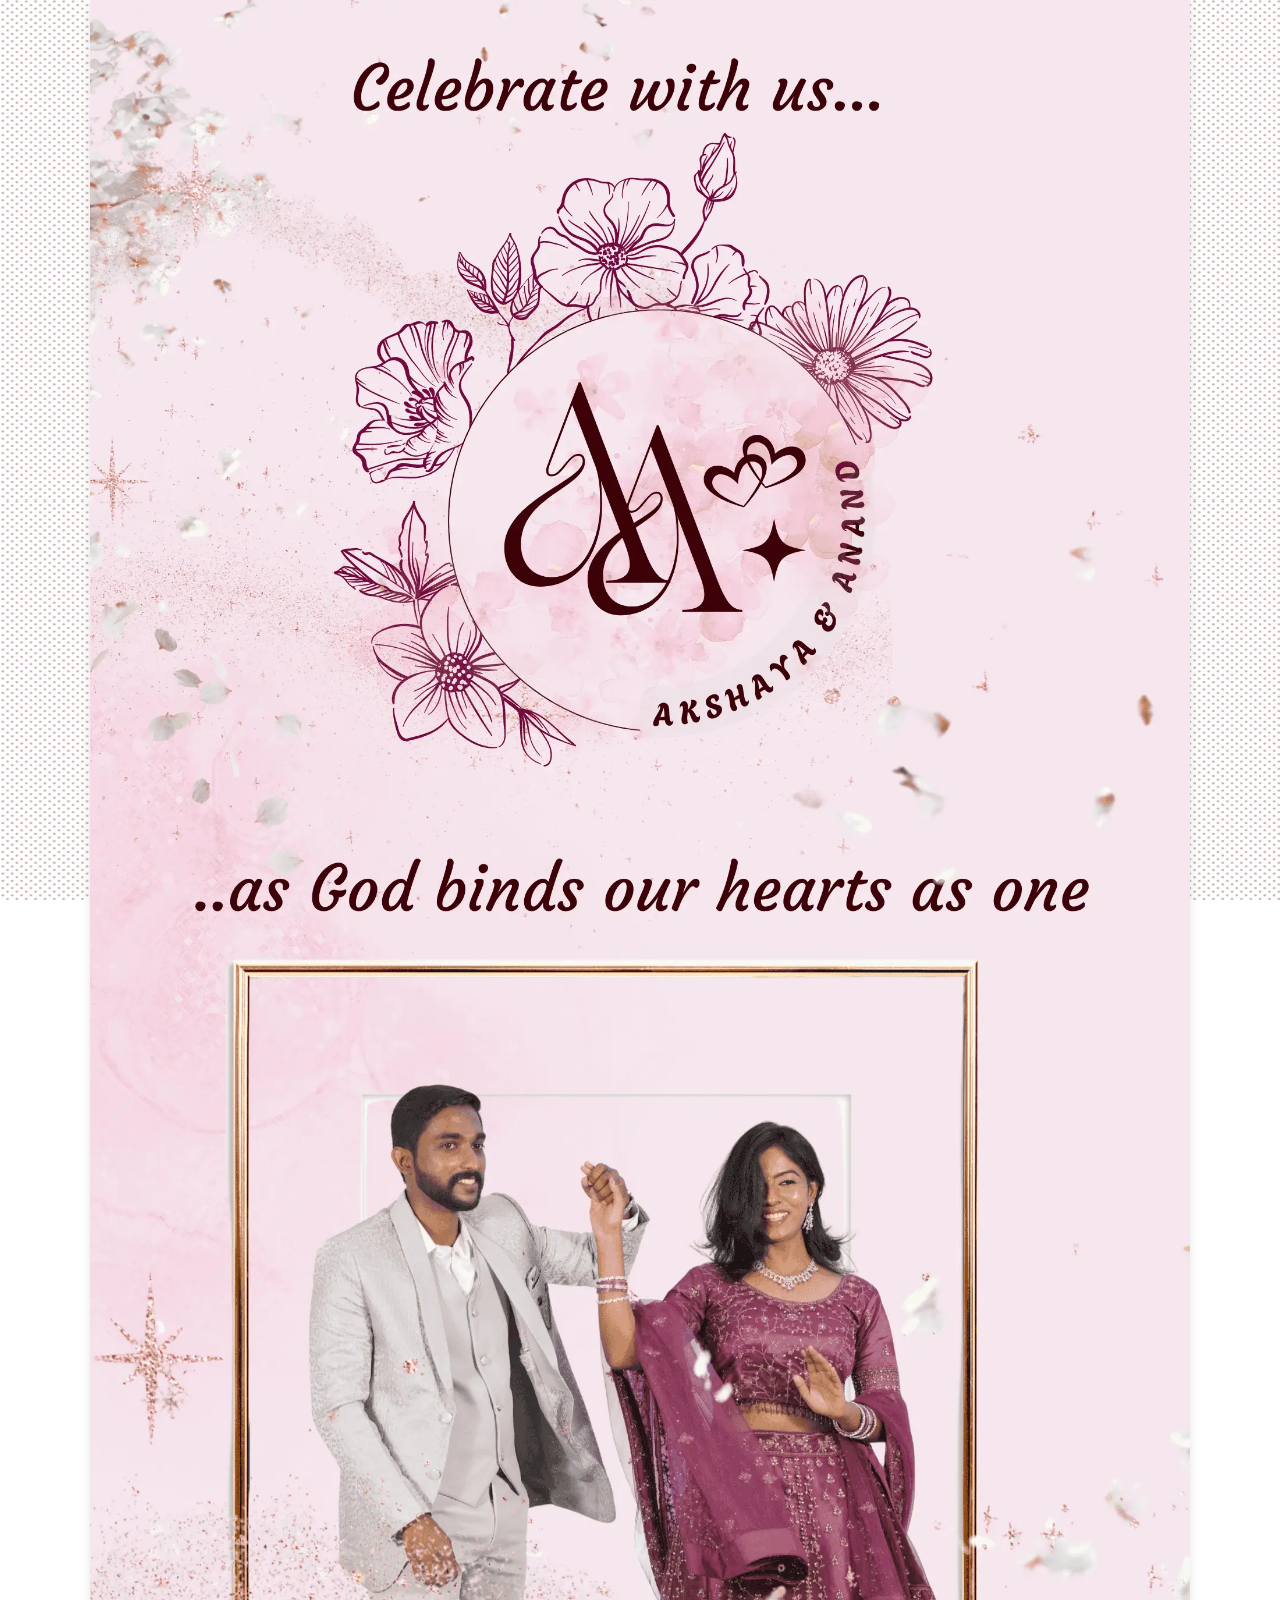
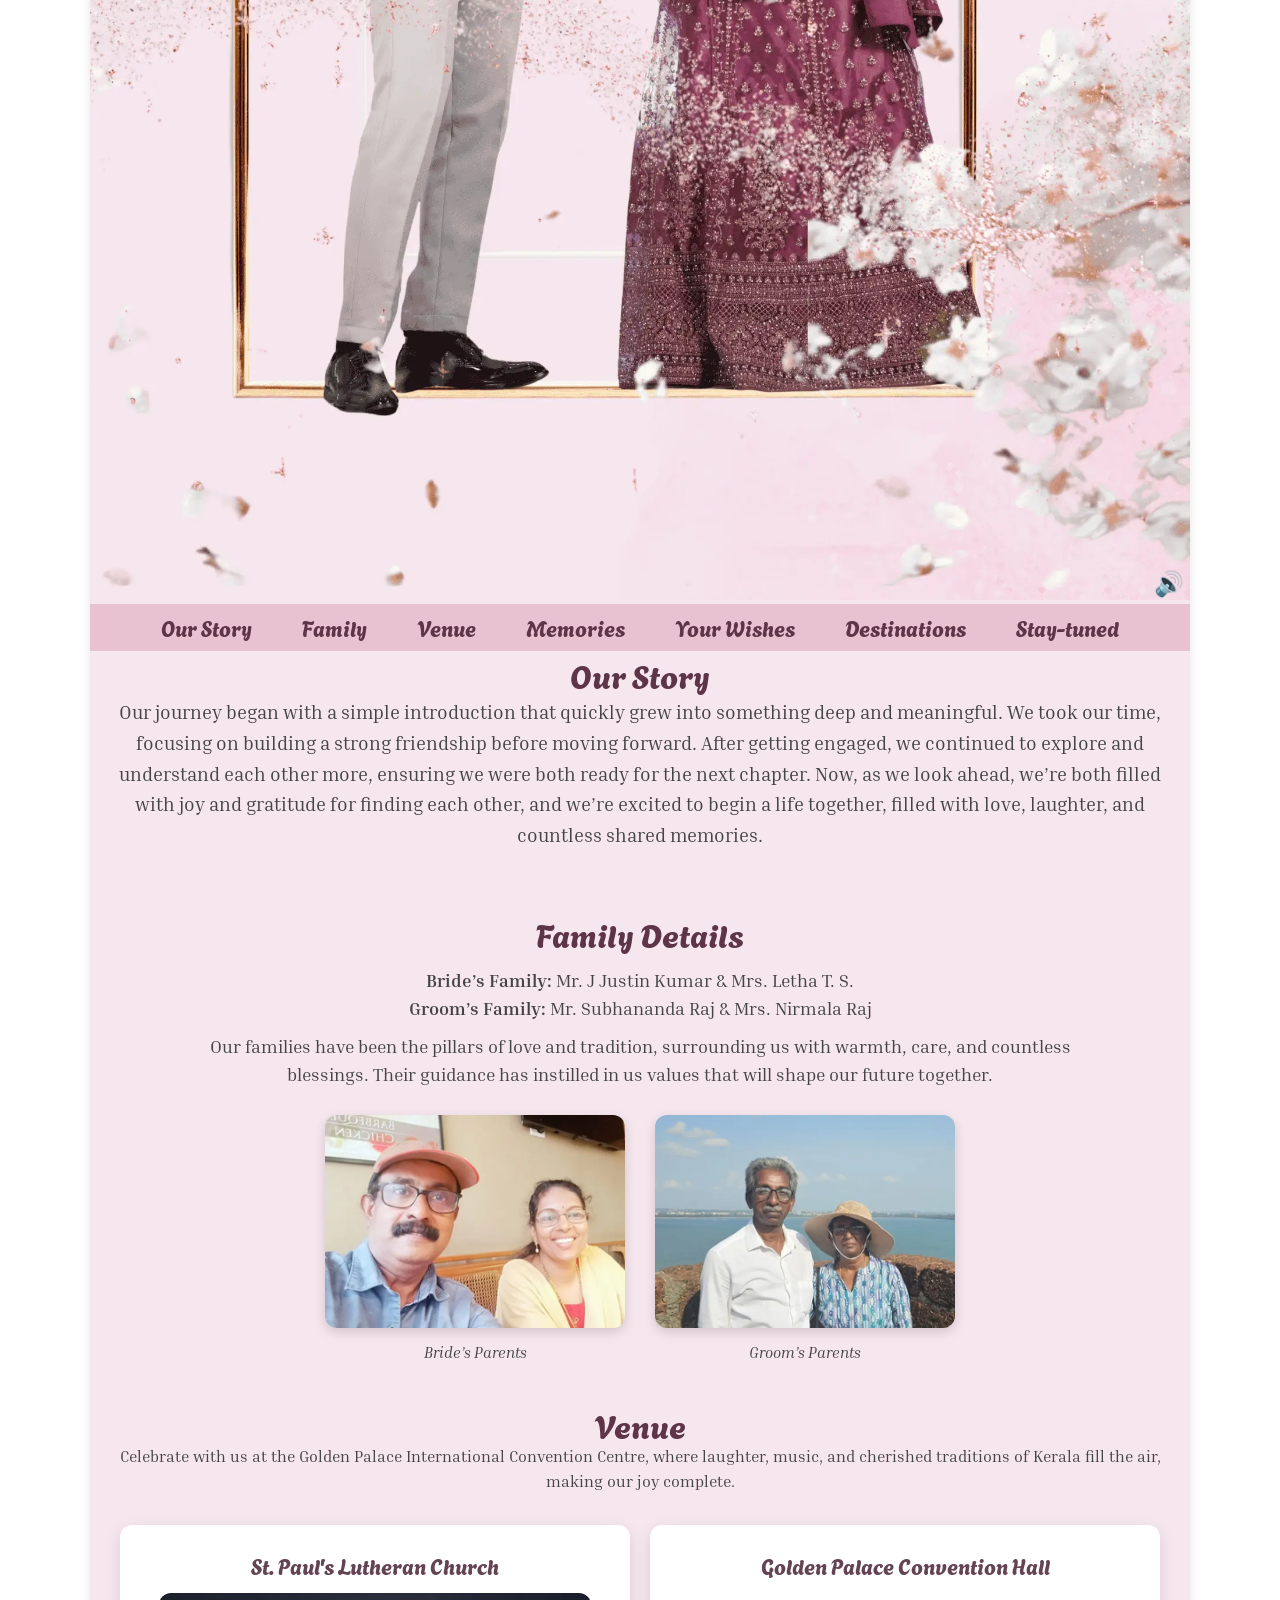
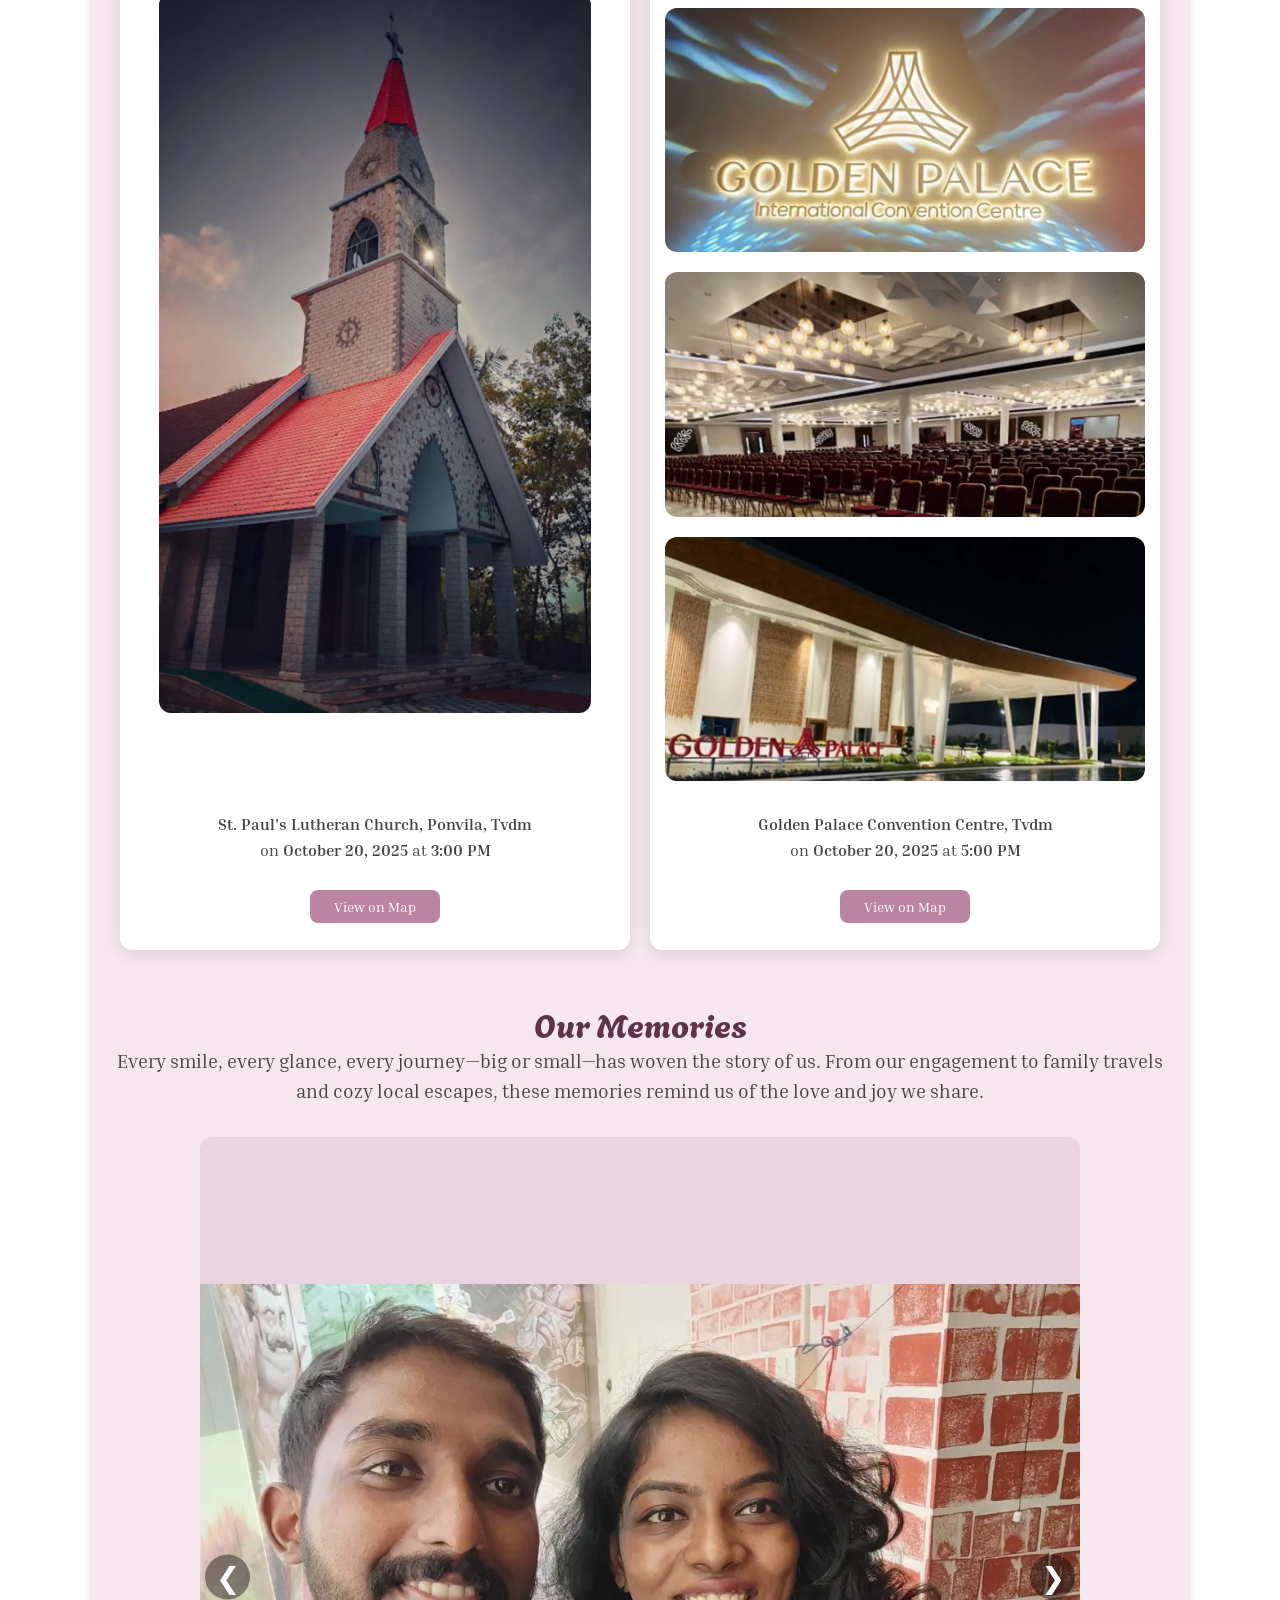
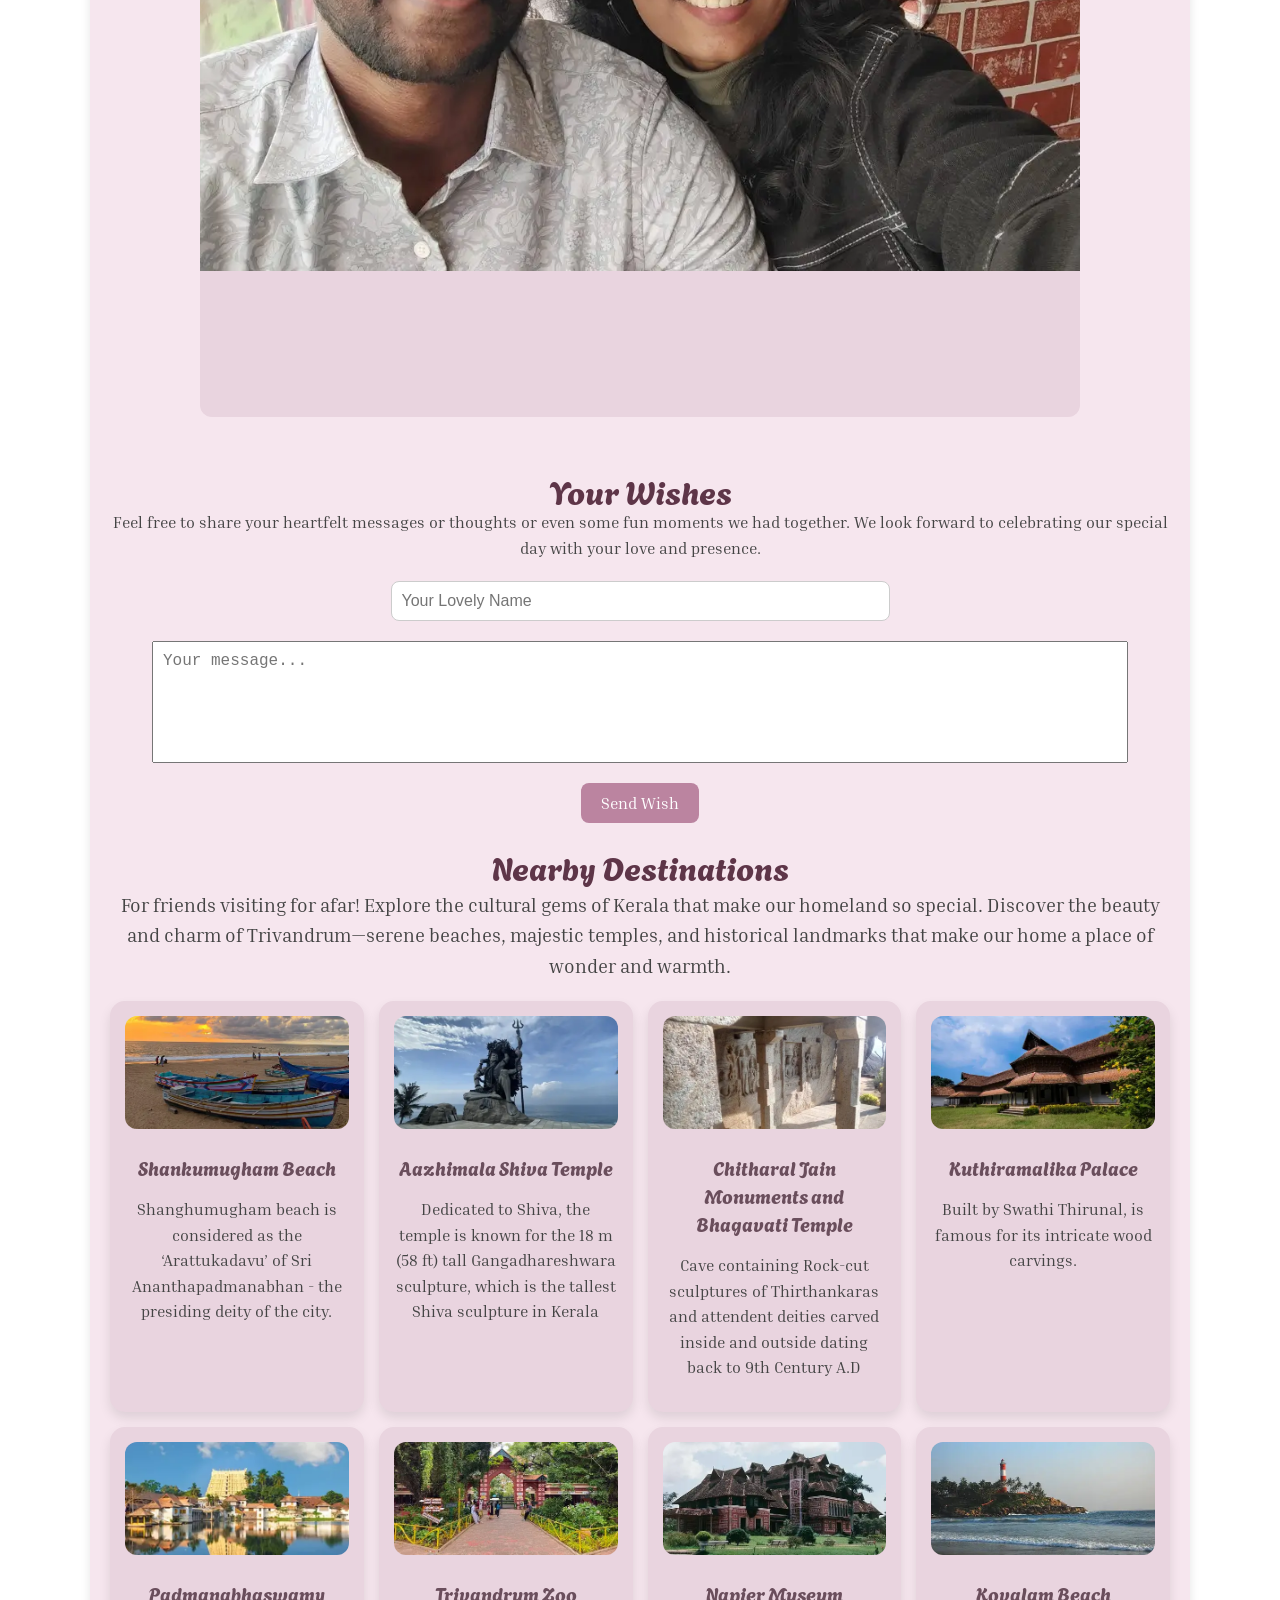
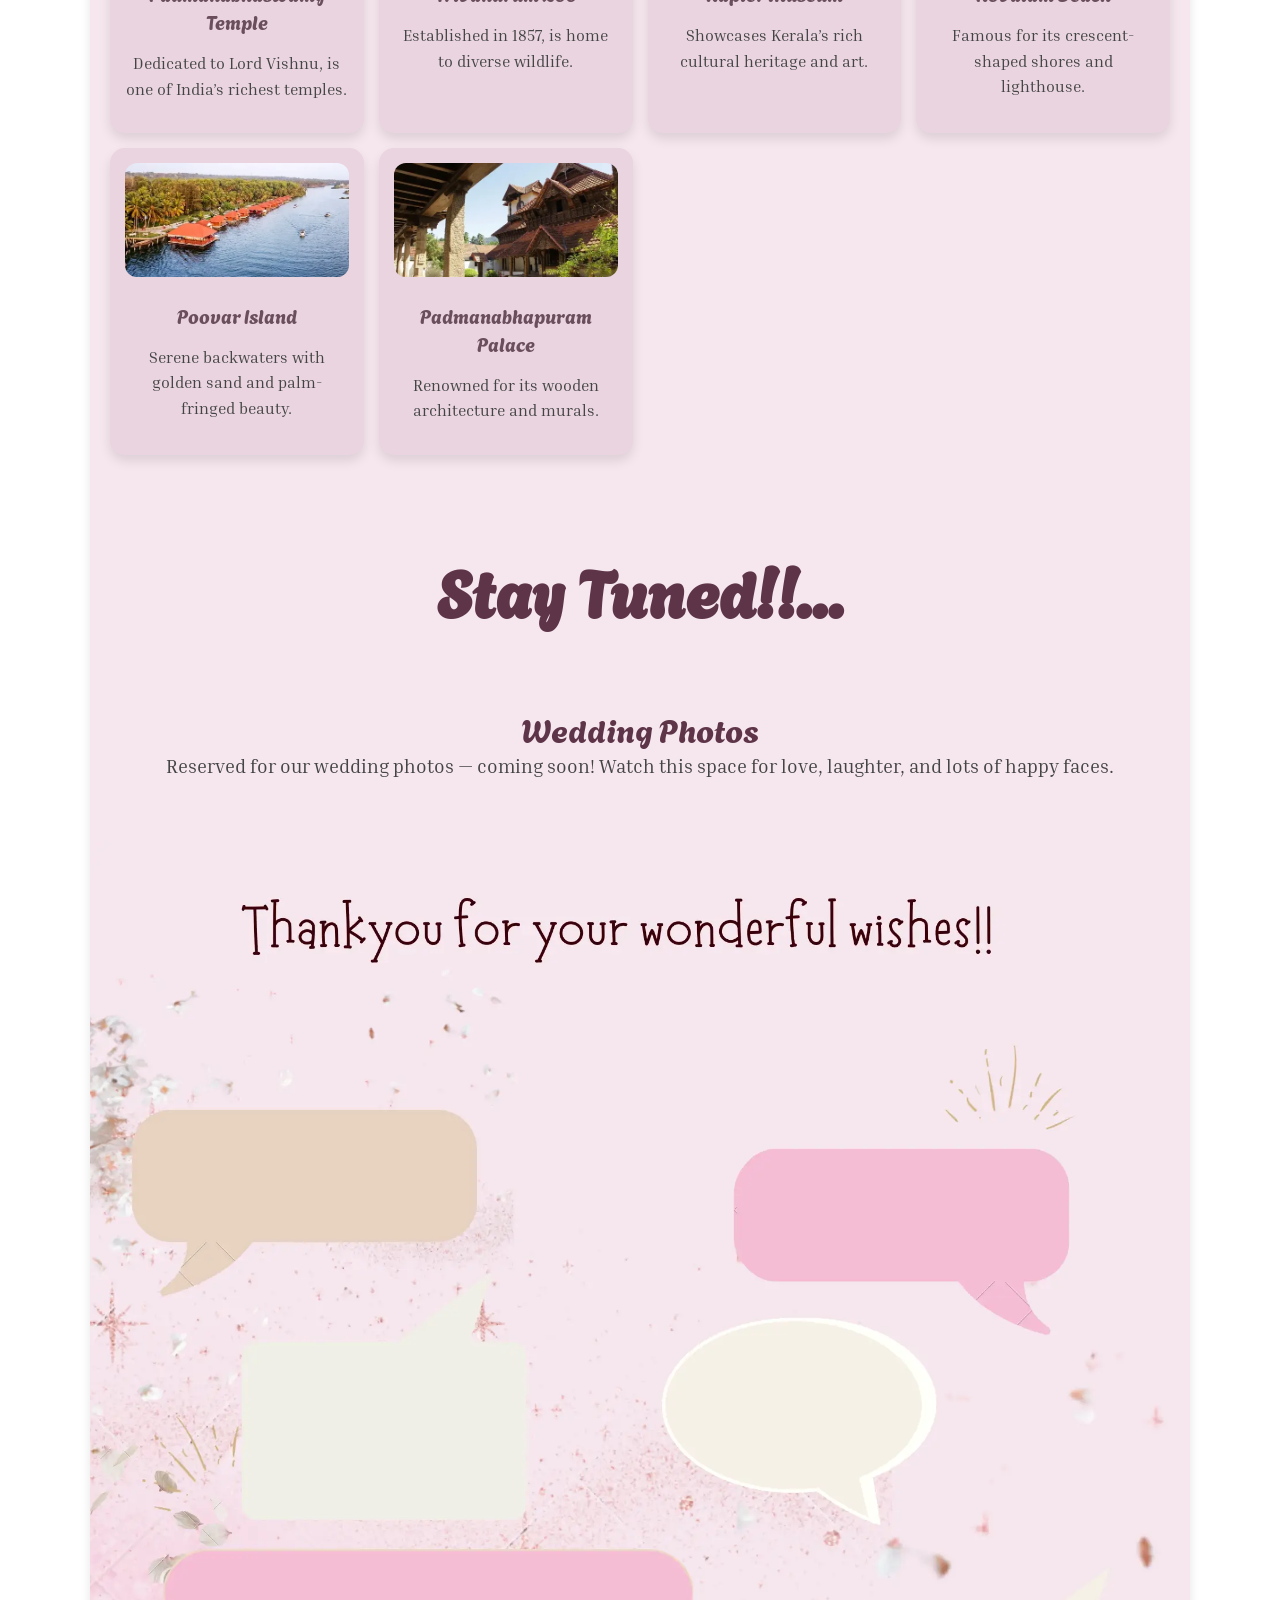
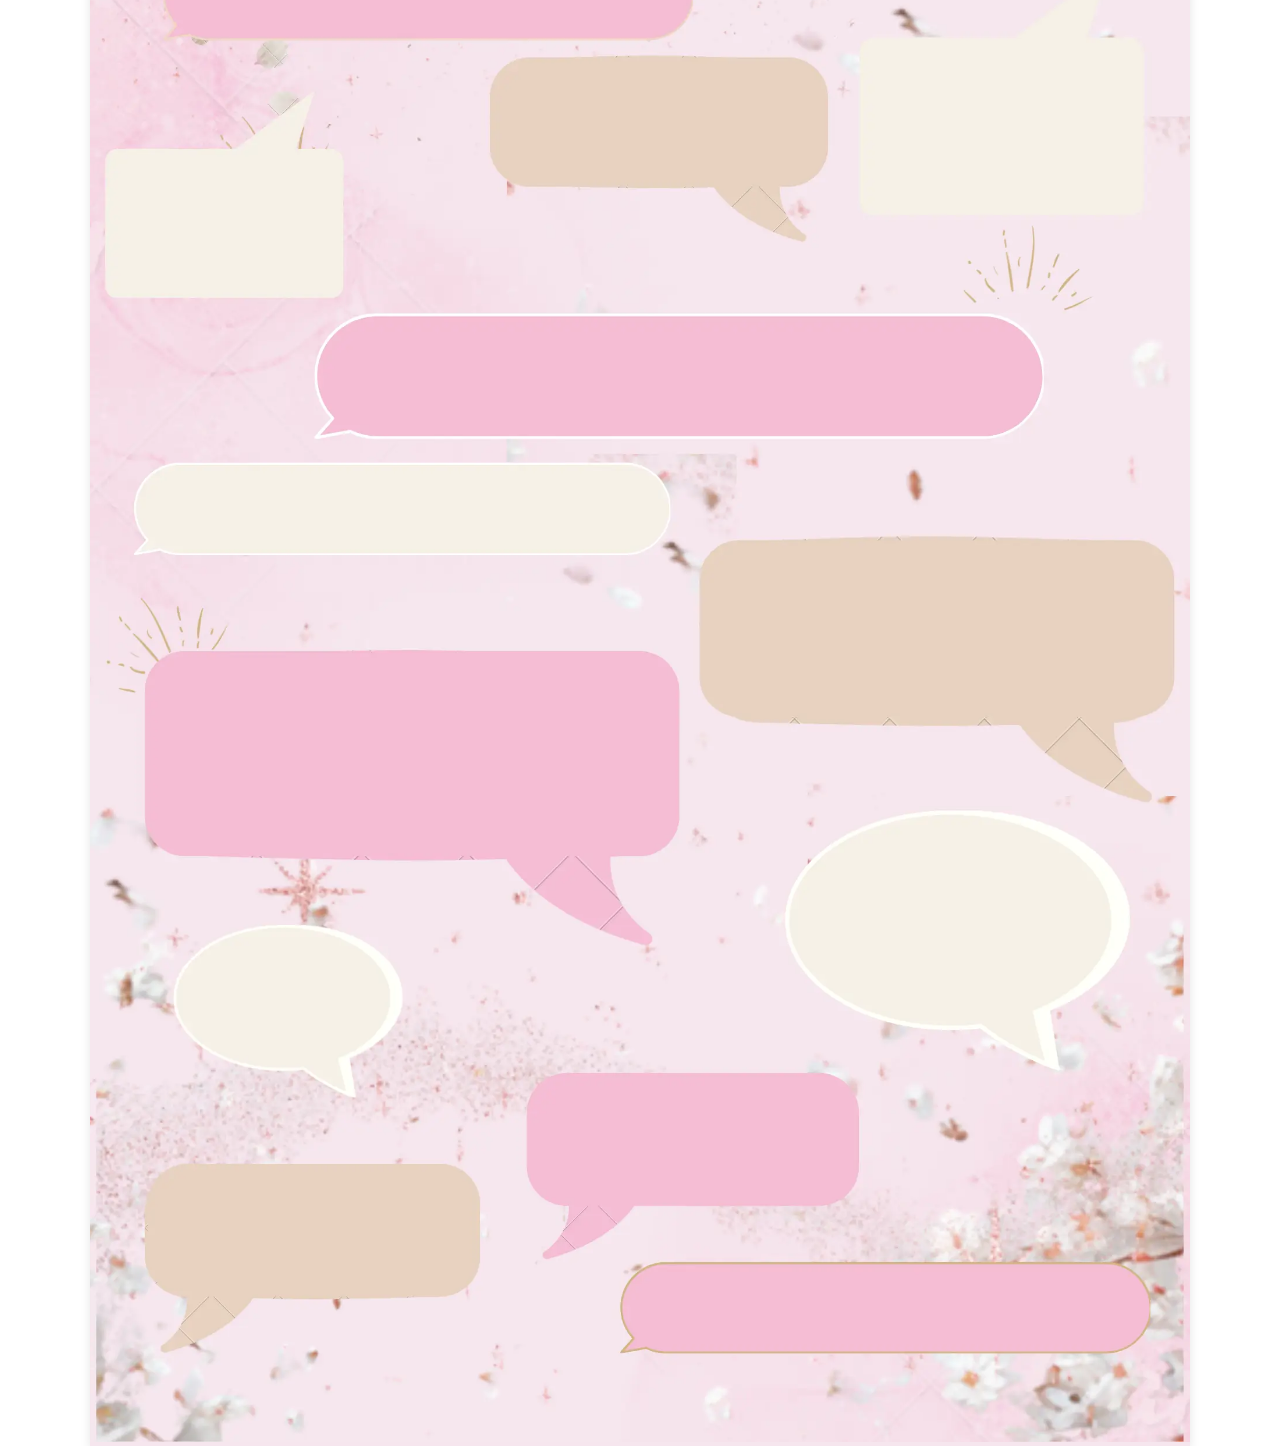
==== index.html @ d8beb2b5 "minor" ====
<!DOCTYPE html>
<html lang="en">
<head>
  <meta charset="UTF-8">
  <meta name="viewport" content="width=device-width, initial-scale=1.0">
  <link rel="stylesheet" href="style.css">
  <title>
    Akshaya & Anand - Wedding Invitation
  </title>
<link rel="icon" type="image/png" href="Webpage pics/A_Icon.webp">
<link href="https://fonts.googleapis.com/css2?family=Agbalumo&display=swap" rel="stylesheet">
<link href="https://fonts.googleapis.com/css2?family=Inria+Serif:wght@400;700&display=swap" rel="stylesheet">

</head>

<body>
<!-- Loading Screen -->
<div id="loader">
  <div class="spinner"></div>
  <p>This auspicious diwali.... 💕</p>
</div>

  <div class="container">
  <header>
  <img src="Webpage pics/Banner.webp" id="bannerVideo" class="banner-video" alt="Banner image" loading="lazy">
  
  <!-- Music Toggle Button inside header -->
  <button id="music-toggle" class="music-btn">🔊</button>
  </header>

  <audio id="bg-music" loop>
    <source src="Aashiqui (The Love Theme) - compressed.mp3" type="audio/mp3">
    Your browser does not support the audio element.
  </audio>

  <nav class="navbar">
    <div class="menu-toggle" id="menu-toggle">☰</div>
    <ul id="menu">
    <li><a href="#our-story">Our Story</a></li>
    <li><a href="#Family">Family</a></li>
    <li><a href="#Venue">Venue</a></li>
    <li><a href="#Memories">Memories</a></li>
    <li><a href="#Wishes">Your Wishes</a></li>
    <li><a href="#Destinations">Destinations</a></li>
    <li><a href="#Stay-tuned">Stay-tuned</a></li>
    </ul>
  </nav>

  <section id="our-story">
    <h2>Our Story</h2>
    <p>Our journey began with a simple introduction that quickly grew into something deep and meaningful.
      We took our time, focusing on building a strong friendship before moving forward.
      After getting engaged, we continued to explore and understand each other more,
      ensuring we were both ready for the next chapter. 
      Now, as we look ahead, we’re both filled with joy and gratitude for finding each other,
      and we’re excited to begin a life together, filled with love, laughter, and countless shared memories.</p>
  </section>
  
  <section id="Family">
    <h2>Family Details</h2>
    <p><strong>Bride’s Family:</strong> Mr. J Justin Kumar & Mrs. Letha T. S. <br>
    <strong>Groom’s Family:</strong> Mr. Subhananda Raj & Mrs. Nirmala Raj</p>
      <p>
      Our families have been the pillars of love and tradition, surrounding us with warmth, care, and countless blessings.  
      Their guidance has instilled in us values that will shape our future together.  
      </p>
        <div class="family-photos">
      <figure>
      <img src="Parents Pics/Bride_parents.webp" alt="Bride's Parents" loading="lazy">
      <figcaption>Bride’s Parents</figcaption>
      </figure>
      <figure>
      <img src="Parents Pics/Grooms_parents.webp" alt="Groom's Parents" loading="lazy">
      <figcaption>Groom’s Parents</figcaption>
      </figure>
  </div>
  </section>

  <section id="Venue">
  <h2>Venue</h2>
  <p class="venue-details">
    Celebrate with us at the Golden Palace International Convention Centre, where laughter, music, 
    and cherished traditions of Kerala fill the air, making our joy complete.
  </p>
  <div class="locations">
    <!-- Church -->
    <div class="location-card">
      <h3>St. Paul's Lutheran Church</h3>
      <img src="Venue Pics/Church.webp" alt="Wedding Church" loading="lazy">
      <div class="venue-info">
        <p><strong>St. Paul's Lutheran Church, Ponvila, Tvdm</strong><br>
        on <strong>October 20, 2025</strong> at <strong>3:00 PM</strong></p>
        <a href="https://maps.app.goo.gl/qqXaqNfHpet5nRDQ6" target="_blank" class="map-link">
          View on Map
        </a>
      </div>
    </div>
    
    <!-- Reception -->
    <div class="location-card">
      <h3>Golden Palace Convention Hall</h3>
      <img src="Venue Pics/Golden Palace Light.webp" alt="Wedding Venue" loading="lazy">
      <img src="Venue Pics/Golden Palace Dining hall.webp" alt="Wedding Venue" loading="lazy">
      <img src="Venue Pics/Golden Palace Night.webp" alt="Wedding Venue" loading="lazy">
      <div class="venue-info">
        <p><strong>Golden Palace Convention Centre, Tvdm</strong><br>
        on <strong>October 20, 2025</strong> at <strong>5:00 PM</strong></p>
        <a href="https://maps.app.goo.gl/JqTEmwgvG115aizV6" target="_blank" class="map-link">
          View on Map
        </a>
      </div>
    </div>
  </div>
  </section>


  <section id="Memories">
  <h2>Our Memories</h2>
  <p>Every smile, every glance, every journey—big or small—has woven the story of us.
    From our engagement to family travels and cozy local escapes, these memories remind us of the love and joy we share.</p>
  <div class="carousel memories-carousel">
    <div class="carousel-track">
      
      <!-- Photo 1 -->
      <div class="carousel-slide">
        <img src="Website Pics/01 First Date.webp" alt="First Date" loading="lazy">
        <br>
      </div>

      <!-- Photo 2 -->
      <div class="carousel-slide">
        <img src="Website Pics/02 Ring Shopping.webp" alt="Ring Shopping" loading="lazy">
        <br>
      </div>

      <!-- Photo 3 -->
      <div class="carousel-slide">
        <img src="Website Pics/03 Engagement.webp" alt="Engagement" loading="lazy">
        <br>
      </div>
      
      <!-- Photo 4 -->
      <div class="carousel-slide">
        <img src="Website Pics/04 Engagement.webp" alt="Engagement" loading="lazy">
        <br>
      </div>

      <!-- Photo 5 -->
      <div class="carousel-slide">
        <img src="Website Pics/05 Engagement.webp" alt="Engagement" loading="lazy">
        <br>
      </div>

      <!-- Photo 6 -->
      <div class="carousel-slide">
        <img src="Website Pics/06 Engagement.webp" alt="Engagement" loading="lazy">
        <br>
      </div>
      
      <!-- Photo 7 -->
      <div class="carousel-slide">
        <img src="Website Pics/07 Engagement.webp" alt="Engagement" loading="lazy">
        <br>
      </div>

      <!-- Photo 8 -->
      <div class="carousel-slide">
        <img src="Website Pics/08 Engagement.webp" alt="Engagement" loading="lazy">
        <br>
      </div>

      <!-- Photo 9 -->
      <div class="carousel-slide">
        <img src="Website Pics/09 Engagement.webp" alt="Engagement" loading="lazy">
        <br>
      </div>
      
      <!-- Photo 10 -->
      <div class="carousel-slide">
        <img src="Website Pics/10 Engagement.webp" alt="Engagement" loading="lazy">
        <br>
      </div>

      <!-- Photo 11 -->
      <div class="carousel-slide">
        <img src="Website Pics/11 Engagement.webp" alt="Engagement" loading="lazy">
        <br>
      </div>

      <!-- Photo 12 -->
      <div class="carousel-slide">
        <img src="Website Pics/12 Engagement.webp" alt="Engagement" loading="lazy">
        <br>
      </div>

      <!-- Photo 13a -->
      <div class="carousel-slide">
        <img src="Website Pics/13 Engagement.webp" alt="Engagement" loading="lazy">
        <br>
      </div>

      <!-- Photo 13 -->
      <div class="carousel-slide">
        <img src="Website Pics/Goa Trip.webp" alt="Goa Trip" loading="lazy">
        <br>
      </div>
      
      <!-- Photo 14 -->
      <div class="carousel-slide">
        <img src="Website Pics/14 Goa Trip.webp" alt="Goa Trip" loading="lazy">
        <br>
      </div>

      <!-- Photo 15 -->
      <div class="carousel-slide">
        <img src="Website Pics/15 Goa Trip.webp" alt="Goa Trip" loading="lazy">
        <br>
      </div>

      <!-- Photo 16 -->
      <div class="carousel-slide">
        <img src="Website Pics/16 Goa Trip.webp" alt="Goa Trip" loading="lazy">
        <br>
      </div>
      
      <!-- Photo 17 -->
      <div class="carousel-slide">
        <img src="Website Pics/17 Goa Trip.webp" alt="Goa Trip" loading="lazy">
        <br>
      </div>

      <!-- Photo 18 -->
      <div class="carousel-slide">
        <img src="Website Pics/18 Goa Trip.webp" alt="Goa Trip" loading="lazy">
        <br>
      </div>

      <!-- Photo 19 -->
      <div class="carousel-slide">
        <img src="Website Pics/19 Vettucaud Church.webp" alt="Vettucaud Church" loading="lazy">
        <br>
      </div>
      
      <!-- Photo 20 -->
      <div class="carousel-slide">
        <img src="Website Pics/20 Shopping.webp" alt="Surprise Date" loading="lazy">
        <br>
      </div>

    </div>

    <!-- Controls -->
    <button class="carousel-btn prev">❮</button>
    <button class="carousel-btn next">❯</button>
  </div>
  </section>

  <section id="Wishes">
  <h2>Your Wishes</h2>
  <p class="venue-details">
        Feel free to share your heartfelt messages or thoughts or even some fun moments we had together. We look forward to celebrating our special day with your love and presence.
  <form id="wishForm">
    <input type="text" name="name" id="name" placeholder="Your Lovely Name" required />
    <textarea name="message" id="message" placeholder="Your message..." class="auto-expand" required></textarea>
    <button type="submit">Send Wish</button>
  </form>
  </section>


  <section id="Destinations" class="destinations-container">
  <h2>Nearby Destinations</h2>
  <p>For friends visiting for afar! Explore the cultural gems of Kerala that make our homeland so special.
    Discover the beauty and charm of Trivandrum—serene beaches, majestic temples, and historical landmarks that make our home a place of wonder and warmth.
  <div class="destinations-grid">
    <!-- Shankumugham Beach-->
    <a href="https://en.wikipedia.org/wiki/Shankumugham_Beach" target="_blank" class="destination-card">
      <img src="Destinations/Shankumugham.webp" alt="Shankumugham Beach" loading="lazy">
      <h3>Shankumugham Beach</h3>
      <p>Shanghumugham beach is considered as the ‘Arattukadavu’ of Sri Ananthapadmanabhan - the presiding deity of the city.</p>
    </a>

    <!-- Aazhimala Shiva Temple -->
    <a href="https://en.wikipedia.org/wiki/Aazhimala_Shiva_Temple" target="_blank" class="destination-card">
      <img src="Destinations/aazhimala-siva-temple.webp" alt="Aazhimala Shiva Temple" loading="lazy">
      <h3>Aazhimala Shiva Temple</h3>
      <p>Dedicated to Shiva, the temple is known for the 18 m (58 ft) tall Gangadhareshwara sculpture, which is the tallest Shiva sculpture in Kerala</p>
    </a>    
    
    <!-- Chitharal Jain Monuments -->
    <a href="https://en.wikipedia.org/wiki/Chitharal_Jain_Monuments_and_Bhagavati_Temple" target="_blank" class="destination-card">
      <img src="Destinations/Chitharal_Jain_monuments.webp" alt="Chitharal Jain Monuments and Bhagavati Temple" loading="lazy">
      <h3>Chitharal Jain Monuments and Bhagavati Temple</h3>
      <p>Cave containing Rock-cut  sculptures of Thirthankaras and attendent  deities carved inside and outside dating back to 9th Century A.D</p>
    </a>

    <!-- Kuthiramalika -->
    <a href="https://en.wikipedia.org/wiki/Kuthira_Malika" target="_blank" class="destination-card" loading="lazy">
      <img src="Destinations/kuthiramalika.webp" alt="Kuthiramalika Palace">
      <h3>Kuthiramalika Palace</h3>
      <p>Built by Swathi Thirunal, is famous for its intricate wood carvings.</p>
    </a>

    <!-- Padmanabhaswamy Temple -->
    <a href="https://en.wikipedia.org/wiki/Padmanabhaswamy_Temple" target="_blank" class="destination-card" loading="lazy">
      <img src="Destinations/Sree-Padmanabhaswamy-Temple.webp" alt="Padmanabhaswamy Temple">
      <h3>Padmanabhaswamy Temple</h3>
      <p>Dedicated to Lord Vishnu, is one of India’s richest temples.</p>
    </a>

    <!-- Trivandrum Zoo -->
    <a href="https://en.wikipedia.org/wiki/Thiruvananthapuram_Zoo" target="_blank" class="destination-card">
      <img src="Destinations/Trivandrum-Zoo.webp" alt="Trivandrum Zoo" loading="lazy">
      <h3>Trivandrum Zoo</h3>
      <p>Established in 1857, is home to diverse wildlife.</p>
    </a>

    <!-- Napier Museum -->
    <a href="https://en.wikipedia.org/wiki/Napier_Museum" target="_blank" class="destination-card">
      <img src="Destinations/Napier-museum.webp" alt="Napier Museum" loading="lazy">
      <h3>Napier Museum</h3>
      <p>Showcases Kerala’s rich cultural heritage and art.</p>
    </a>

    <!-- Kovalam Beach -->
    <a href="https://en.wikipedia.org/wiki/Kovalam" target="_blank" class="destination-card">
      <img src="Destinations/lighthouse-at-kovalam-beach.webp" alt="Kovalam Beach" loading="lazy">
      <h3>Kovalam Beach</h3>
      <p>Famous for its crescent-shaped shores and lighthouse.</p>
    </a>

    <!-- Poovar Islands -->
    <a href="https://en.wikipedia.org/wiki/Poovar" target="_blank" class="destination-card">
      <img src="Destinations/Poovar-Islands.webp" alt="Poovar Islands" loading="lazy">
      <h3>Poovar Island</h3>
      <p>Serene backwaters with golden sand and palm-fringed beauty.</p>
    </a>

    <!-- Padmanabhapuram Palace -->
    <a href="https://en.wikipedia.org/wiki/Padmanabhapuram_Palace" target="_blank" class="destination-card">
      <img src="Destinations/Padmanabhapuram-Palace.webp" alt="Padmanabhapuram Palace" loading="lazy">
      <h3>Padmanabhapuram Palace</h3>
      <p>Renowned for its wooden architecture and murals.</p>
    </a>
  </div>
  </section>

  <p id= "Stay-tuned" class="super-heading">Stay Tuned!!...</p>
  
  <section id="Wedding-pics">
  <h2>Wedding Photos</h2>
  <p>Reserved for our wedding photos — coming soon! Watch this space for love, laughter, and lots of happy faces.</p>
  <div class="carousel memories-carousel">
    <div class="carousel-track">      
      <!-- Photo 1 -->
      <!-- <div class="carousel-slide">
        <img src="Website Pics/01 First Date.jpg" alt="First Date" loading="lazy">
        <br>
      </div> -->
    </div>
    <!-- Controls -->
    <button class="carousel-btn prev">❮</button>
    <button class="carousel-btn next">❯</button>
  </div>
  </section>

  <img src="Webpage pics/Best Wishes Banner.webp" id="bannerVideo" class="banner-video" alt="Banner image" loading="lazy">

  <footer>
  </footer>
  </div>


<script src="script.js"></script>
</body>
</html>
---- style.css ----
/* Loader full-screen */
#loader {
  position: fixed;
  top: 0;
  left: 0;
  width: 100%;
  height: 100%;
  background: #fffaf7;
  display: flex;
  flex-direction: column;
  justify-content: center;
  align-items: center;
  z-index: 9999;
}

#loader {
  position: fixed;
  top: 0;
  left: 0;
  width: 100%;
  height: 100%;
  background: #fffaf7;
  display: flex;
  flex-direction: column;
  justify-content: center;
  align-items: center;
  z-index: 9999;
}

.loader-text {
  font-family: 'Inria Serif', serif; /* match your site font */
  font-style: italic;                /* makes it italic */
  color: #644352;                    /* optional: stylish color */
  margin-top: 15px;                  /* spacing below loader image */
  font-size: 1.2rem;                 /* adjust size as needed */
  text-align: center;
}

/* Spinner animation */
.spinner {
  border: 6px solid #f3f3f3;
  border-top: 6px solid #ff758c;
  border-radius: 50%;
  width: 60px;
  height: 60px;
  animation: spin 1s linear infinite;
  margin-bottom: 15px;
}

@keyframes spin {
  0% { transform: rotate(0deg); }
  100% { transform: rotate(360deg); }
}

/* Hide loader after loading */
body.loaded #loader {
  display: none;
}
 
html {
  scroll-behavior: smooth;
}

body {
  margin: 0;
  font-family: 'Segoe UI', Tahoma, Geneva, Verdana, sans-serif;
  background-image: url("Webpage pics/Background_pink_dots.webp");
  background-repeat: repeat;
  background-size: 500px 500px;
  background-attachment: fixed;
}

section {
  padding: 20px;
}

header video {
  width: 100%;
  height: auto;
  max-height: 600px; /* optional: limit banner height */
  object-fit: cover; /* ensures video fills without distortion */
  display: block;
}

.banner-video{
  width: 100%;
  max-height: 100%; /* keeps video under screen height */
  object-fit: cover;
}

/* Main container */
.container {
  max-width: 1100px;
  margin: 0 auto; /* Center the container */
  text-align: center;
  background: #f6e6ee; /* Inside background (light, wedding-theme look) */
  box-shadow: 0 4px 10px rgba(0,0,0,0.1);
}
/* removed unused .banner-container styles */

/* Header styling */
/* Ensure header is positioned for relative child elements */
header {
  position: relative;
  width: 100%;
  overflow: hidden;
  text-align: center;
  display: inline-block;
}

header img {
  width: 100%;
  height: auto;
  max-height: 400px;
  object-fit: cover;
  display: block;
  margin: 0 auto;
}

header h1, 
header p {
  position: absolute;
  left: 50%;
  transform: translateX(-50%);
  color: white;
  text-shadow: 2px 2px 6px rgba(0,0,0,0.6);
  opacity: 0;
  animation: fadeIn 2s forwards;
}

header h1 {
  top: 30%;
  font-size: 3rem;
  animation-delay: 0.5s;
}

header p {
  top: 45%;
  font-size: 1.3rem;
  animation-delay: 1.5s;
}

/* Fade-in animation */
@keyframes fadeIn {
  to {
    opacity: 1;
  }
}

/* Adjust font sizes on smaller screens */
@media (max-width: 768px) {
  header h1 {
    font-size: 2rem;
    top: 25%;
  }
  header p {
    font-size: 1rem;
    top: 35%;
  }

  .music-btn {
    bottom: 10px;
    right: 10px;
    font-size: 1.2rem;
    padding: 8px 12px;
  }
}

#music-toggle {
  font-size: 1.5rem;
  background: none;
  border: none;
  cursor: pointer;
  color: white;
}

@media (max-width: 768px) {
  #music-toggle {
    font-size: 1.8rem; /* slightly larger on mobile */
  }
}

/* Navbar base */
.navbar {
  background: rgb(232, 194, 209);
  position: sticky;
  top: 0;
  z-index: 1000;
  text-align: center;
}

/* Hide menu initially on small screens */
.navbar ul {
  list-style: none;
  margin: 0;
  padding: 0;
  display: none; /* hidden by default */
  flex-direction: column;
  background: #f6e6ee;
}

.navbar li {
  margin: 10px 0;
}

.navbar a {
  text-decoration: none;
  color: #5e3548;
  font-family: 'Agbalumo', sans-serif;
  font-size: 1.3rem;
  padding: 8px 15px;
  display: block;
  transition: background 0.3s ease;
}

.navbar a:hover {
  background: rgb(151, 110, 133);
  border-radius: 5px;
}

/* Hamburger icon */
.menu-toggle {
  font-size: 1.5rem;
  color: #5e3548;
  cursor: pointer;
  display: block;
  justify-content: left;
}

/* Desktop view (show menu inline, hide hamburger) */
@media (min-width: 768px) {
  .menu-toggle {
    display: none;
    justify-content: left;
  }
  .navbar ul {
    display: flex !important;
    flex-direction: row;
    justify-content: center;
    background: none;
  }
  .navbar li {
    margin: 0 10px;
  }
}

/* Position music button below the video, right aligned */
.music-btn {
  position: absolute;
  bottom: -10px;       /* places it just below the video */
  right: -10px;         /* right side of header */
  background: rgba(255,255,255,0.2);
  border: none;
  border-radius: 50%;
  padding: 12px 16px;
  font-size: 1.5rem;
  color: white;
  cursor: pointer;
  transition: transform 0.3s ease, background 0.3s ease;
}

.music-btn:hover {
  transform: scale(1.2);
  background: rgba(255,255,255,0.4);
}

/* Pulse animation when music is paused */
.music-btn.paused {
  animation: pulse 1.5s infinite;
}
@keyframes pulse {
  0% { transform: scale(1); }
  50% { transform: scale(1.2); }
  100% { transform: scale(1); }
}

h1, h2, h3, h4, h5, h6 {
  font-family: 'Agbalumo', sans-serif;
  font-size: 2rem;   /* Adjust size (e.g., 40px = 2.5rem) */
  font-weight: lighter;
  color: #5e3548;      /* Burgundy color example */
  text-align: center;  /* Optional: Center headings */
  margin: -20px;
  padding: -10px;
}

p {
  font-family: 'Inria Serif', serif;
  font-size: 1.2rem;   /* adjust as needed */
  line-height: 1.6;
  color: #444;         /* you can change this to match your theme */
}

#Family {
  font-family: 'Inria Serif', serif;
  text-align: center;
  padding: 40px 20px;
  border-radius: 12px;
  max-width: 900px;
  margin: 0 auto;
}

#Family h2 {
  font-size: 2rem;
  margin-bottom: 8px;
}

#Family p {
  font-size: 1.1rem;
  line-height: 1.6;
  margin: 10px 0;
  color: #444;
}

#Family img {
  width: 300px; /* adjust size as needed */
  height: auto;
  border-radius: 12px;
  margin: 15px;
  box-shadow: 0 4px 12px rgba(0,0,0,0.15);
  transition: transform 0.3s ease;
}

#Family img:hover {
  transform: scale(1.05);
}

.family-photos {
  display: flex;
  justify-content: center;
  flex-wrap: wrap;
}

.family-photos figure {
  text-align: center;
  margin: 0; /* remove extra spacing */
}

.family-photos img {
  width: 100%;
  height: auto;
  border-radius: 12px; /* rounded corners */
  box-shadow: 0 4px 10px rgba(0,0,0,0.1);
  display: block;
  margin-bottom: 0.3rem; /* small gap between image and caption */
}

.family-photos figcaption {
  font-size: 0.95rem;
  color: #444;
  font-style: italic;
  margin: 0; /* remove default margin */
}

/* Venue Section */
#Venue {
  text-align: center;
  font-family: 'Inria Serif', serif;
}

#Venue h2 {
  font-size: 2rem;
}

/* Layout for location cards */
.locations {
  display: flex;
  justify-content: center;
  align-items: stretch; /* equal height alignment */
  gap: 20px;
  margin: 30px 0;
  flex-wrap: nowrap; /* keep side by side always */
  align-items: stretch; /* ensures equal height cards */
}

/* Venue Card */
.location-card {
  display: flex;
  flex-direction: column;
  width: 50%; /* exactly half screen each */
  max-width: 480px;
  min-height: 600px;
  box-shadow: 0 4px 15px rgba(0,0,0,0.1);
  border-radius: 12px;
  background-color: #fff;
  text-align: center;
  transition: transform 0.3s, box-shadow 0.3s;
  flex: 1 1 45%;
  padding: 15px;
  justify-content: space-between;
}

.location-card:hover {
  transform: translateY(-5px);
  box-shadow: 0 6px 16px rgba(0,0,0,0.2);
}

/* Uniform spacing for h3 */
.location-card h3 {
  font-family: 'Agbalumo', sans-serif;
  font-size: 1.3rem;
  font-weight: lighter;
  color: #644352;
  margin-top: 10px;     /* uniform top spacing */
  margin-bottom: 12px;  /* spacing before image */
  width:97%;           /* ensures text fills at least 97% of container */
  text-align: center;   /* keeps it centered within container */
  margin-left: auto;    
  margin-right: auto;   /* centers the block */
}


.location-card img {
  width: 90%;              /* shrink image slightly */
  height: auto;
  object-fit: cover;
  border-radius: 12px;
  margin: 0 auto 12px;     /* centers image + bottom gap */
  display: block;          /* ensures centering works */
}
/* Special rule for the second card with multiple images */
.location-card:nth-child(2) {
  display: flex;
  flex-direction: column;
  justify-content: space-between; /* evenly distribute images vertically */
  align-items: center;         /* center images horizontally */
  height: 100%;                /* ensures equal height as first card */
  gap: 10px;                   /* optional spacing between images */
}

.location-card:nth-child(2) img {
  flex-direction: column;      /* stack images vertically */
  align-items: center;         /* center images horizontally */
  flex: 1;               /* distribute space evenly */
  object-fit: cover;      /* images scale inside space */
  margin: 5px 0;          /* equal spacing between images */
  display: flex;
  border-radius: 12px;
  width: 100%;                      /* scale image width to container */
}

/* Description (just below image) */
.venue-details {
  font-size: 1rem;
  line-height: 1.6;
  margin-bottom: auto; /* pushes venue-info down */
}

/* Venue Info (sticks above map link) */
.venue-info {
  margin-top: 15px;
  display: flex;
  flex-direction: column;
  align-items: center;  /* centers button horizontally */
  gap: 10px;
  margin-top: auto;     /* pushes it to bottom */
  width: 100%;
  padding-bottom: 12px;   /* adds spacing from bottom edge */
}

.venue-info p {
  font-size: 0.95rem;
}

/* Map Button */
.map-link {
  font-family: 'Inria Serif', serif;
  display: block;
  width: 130px;              /* half width of the container */
  text-align: center;      /* centers the text inside */
  padding: 8px 0;          /* balanced vertical padding */
  background: #bb84a0;
  color: #fff;
  border-radius: 8px;
  font-size: 0.9rem;
  text-decoration: none;
  transition: background 0.3s ease;
}

.map-link:hover {
  background: #6a4e5c;
}

.location-card p {
  font-size: 1rem;
  padding: 0 12px;   /* adds left & right spacing */
  line-height: 1.6;
}

/* Always side by side, even on small screens */
@media (max-width: 768px) {
  .locations {
    gap: 10px;
  }

  .location-card {
    width: 50%; /* two equal halves */
    min-height: auto;
    /* padding: 12px; */
  }

  .location-card h3 {
    font-size: 1rem;
    white-space: normal; /* wrap text, avoid overflow behind image */
  }

  .location-card img {
    height: 180px;
  }
}


/* Section styling */

/* Memories Carousel */
.memories-carousel {
  max-width: 900px;   
  margin: 20px auto;
  position: relative;
  overflow: hidden;
  border-radius: 12px;
}

/* Track */
.carousel-track {
  display: flex;
  transition: transform 0.6s ease-in-out;
}

/* Each slide */
.carousel-slide {
  min-width: 100%;
  display: flex;
  justify-content: center;
  align-items: center;
  padding: 10px;
  box-sizing: border-box;
  text-align: center;
}

/* Fixed square container for images */
.carousel-slide img {
  width: 100%;
  max-width: 1080px;
  aspect-ratio: 1 / 1;     /* keeps container square */
  object-fit: contain;     /* ensures no cropping/stretching */
  border-radius: 12px;
  background: #e9d4df;     /* neutral background behind images */
  cursor: pointer;
  transition: transform 0.3s ease;
}

/* Hover zoom */
.carousel-slide img:hover {
  transform: scale(1.05);
}

/* Captions */
.carousel-slide p {
  font-family: 'Inria Serif', serif;
  font-size: 1.1rem;
  margin-top: 10px;
  color: #444;
  padding: 0 10px;
}

/* Buttons */
.carousel-btn {
  position: absolute;
  top: 50%;
  transform: translateY(-50%);
  background: rgba(0, 0, 0, 0.4);
  border: none;
  color: white;
  font-size: 1.8rem;
  width: 45px;
  height: 45px;
  border-radius: 50%;
  cursor: pointer;
  z-index: 2;
  transition: background 0.3s ease;
}

.carousel-btn.prev { left: 15px; }
.carousel-btn.next { right: 15px; }

.carousel-btn:hover {
  background: rgba(0, 0, 0, 0.8);
}

/* Dots */
.carousel-dots {
  text-align: center;
  position: absolute;
  bottom: 12px;
  left: 50%;
  transform: translateX(-50%);
}

.carousel-dots span {
  display: inline-block;
  height: 12px;
  width: 12px;
  margin: 0 5px;
  background: rgba(255, 255, 255, 0.7);
  border-radius: 50%;
  cursor: pointer;
  transition: background 0.3s ease, transform 0.2s ease;
}

.carousel-dots span.active {
  background: #ff7eb3;
  transform: scale(1.2);
}

/* 📱 Responsiveness */
@media (max-width: 768px) {
  .carousel-slide img {
    max-width: 100%;
    max-height: 80vw;    /* keeps square scaling down */
  }

  .carousel-btn {
    width: 35px;
    height: 35px;
    font-size: 1.5rem;
  }
}
  .carous

/* Wishes */
.wishes-section {
  padding: 60px 20px 40px 20px; /* plenty of top padding for title */
  text-align: center;
  background: #ebcedd;
  border-radius: 20px;
  max-width: 800px;
  margin: 40px auto; /* centers the section */
  box-shadow: 0 6px 15px rgba(0,0,0,0.08);
}

.wishes-section h2 {
  font-family: 'Agbalumo', cursive;
  font-size: 2rem;
  color: #4e0d15;
  margin-bottom: 30px;  /* space below heading */
  line-height: 1.2;
}

#wishForm {
  display: flex;
  flex-direction: column;
  align-items: center;
  gap: 15px;            /* space between textarea and button */
  margin-top: 15px;
}

#wishInput {
  width: 90%;
  max-width: 600px;     /* ensures it doesn’t stretch too far */
  min-height: 100px;
  padding: 15px;
  border: 2px solid #a83279;
  border-radius: 12px;
  font-size: 1.1rem;
  resize: vertical;      /* allows vertical resizing only */
}

#wishForm button:hover {
  transform: translateY(-2px);
  box-shadow: 0 6px 12px rgba(0,0,0,0.15);
  background-color: #6a4e5c;
}

.wish-list {
  display: flex;
  flex-direction: column;
  gap: 15px;
  max-height: 300px;
  overflow-y: auto;
  margin-top: 25px;
  padding: 0 10px;
}

#wishForm input {
  padding: 10px;
  margin: 5px;
  width: 45%;
  font-size: 1rem;
  border-radius: 8px;
  border: 1px solid #ccc;
}

#wishForm button {
  font-family: 'Inria Serif', serif;
  padding: 10px 20px;
  font-size: 1rem;
  border-radius: 8px;
  border: none;
  background-color: #bb84a0; 
  color: white;
  cursor: pointer;
  margin-top: 5px;
  transition: transform 0.2s, box-shadow 0.2s;
}

.wish-card {
  padding: 10px 15px;
  margin: 10px auto;
  max-width: 600px;
  background-color: #fdf0f6;
  border-radius: 12px;
  box-shadow: 0 4px 6px rgba(0,0,0,0.1);
  text-align: left;
  font-family: 'Inria Serif', serif;
  font-size: 1.2rem;
  color: #444;
}

.auto-expand {
  width: 90%;
  min-height: 100px;
  max-height: 500px;
  padding: 10px;
  font-size: 16px;
  border-radius: none;
  resize: none; /* Disable manual resizing */
  overflow-y: hidden;
}

#custom-alert {
  position: fixed;
  bottom: 20px;
  right: 20px;
  background: linear-gradient(135deg, #fff0f6, #ffe4ec);
  color: #cb6c9b;
  padding: 10px 18px;   /* smaller padding */
  border-radius: 10px;  /* slightly smaller roundness */
  box-shadow: 0 4px 10px rgba(0,0,0,0.15);
  font-size: 16px;      /* smaller font */
  font-family: "Georgia", serif;
  z-index: 1000;
  opacity: 0;
  display: none;
  transition: opacity 0.5s ease-in-out, transform 0.5s ease-in-out;
  transform: translateY(20px); /* start slightly lower */
}
#custom-alert.show {
  display: block;
  opacity: 1;
  transform: translateY(0); /* soft slide-up */
}


/* Destinations */
.destinations-container h2 {
  font-family: 'Agbalumo', cursive;
  font-size: 2rem;
}

.destinations-grid {
  display: grid;
  grid-template-columns: repeat(auto-fit, minmax(250px, 1fr));
  gap: 15px;
}

.destination-card {
  display: block;
  background: #e9d4df;
  border-radius: 15px;
  padding: 15px;
  text-decoration: none;   /* removes underline */
  color: inherit;          /* keeps normal text color */
  box-shadow: 0 6px 12px rgba(0,0,0,0.1);
  transition: transform 0.3s ease, box-shadow 0.3s ease;
}

.destination-card h3,
.destination-card p {
  text-decoration: none;   /* extra safety */
}

.destination-card:hover {
  transform: translateY(-5px);
}

.destination-card img {
  width: 100%;
  border-radius: 12px;
  margin-bottom: 10px;
}

.destination-card h3 {
  font-size: 1.2rem;
  color: #6a4e5c;
  margin: 10px 0 5px;
}

.destination-card p {
  font-size: 1rem;
  color: #444;
}

.super-heading {
  font-size: 4rem;   /* ~64px */
  font-weight: bold;
  font-family: 'agbalumo', sans-serif;
  color: #5e3548;    
}
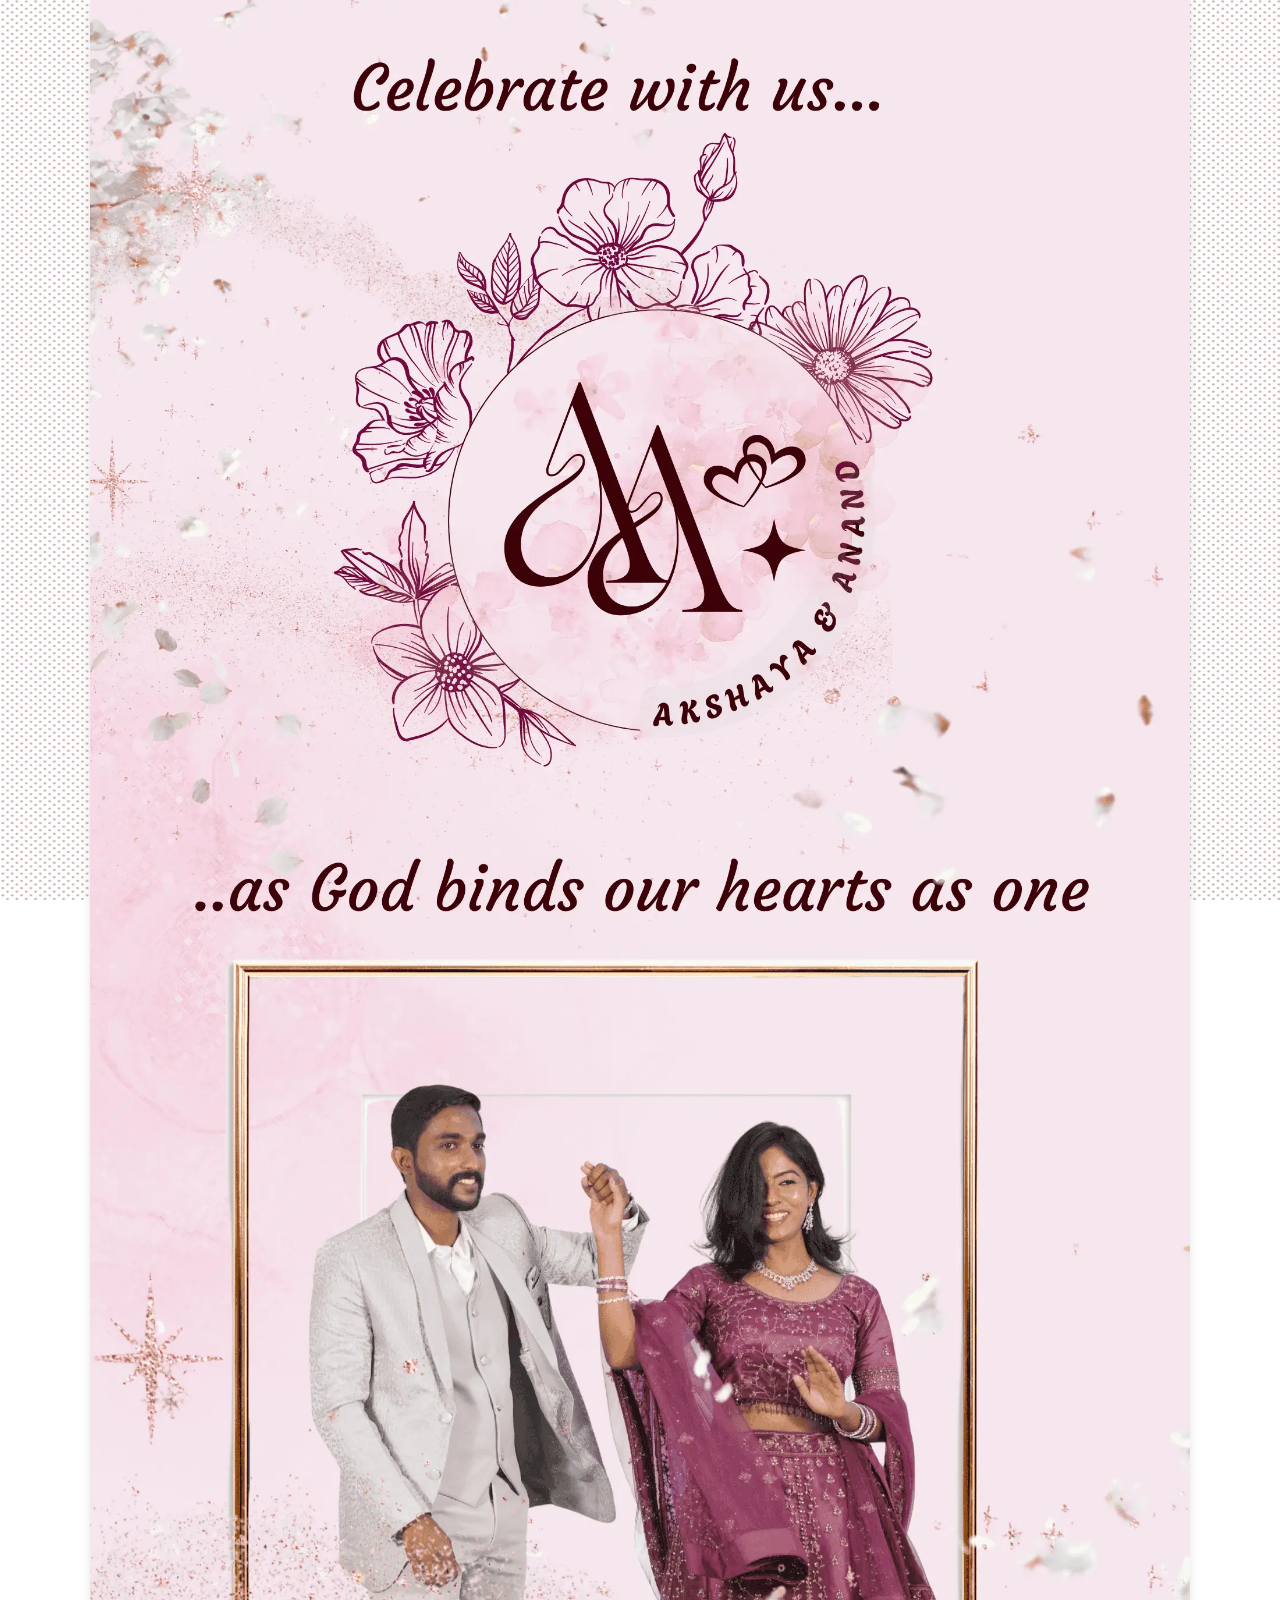
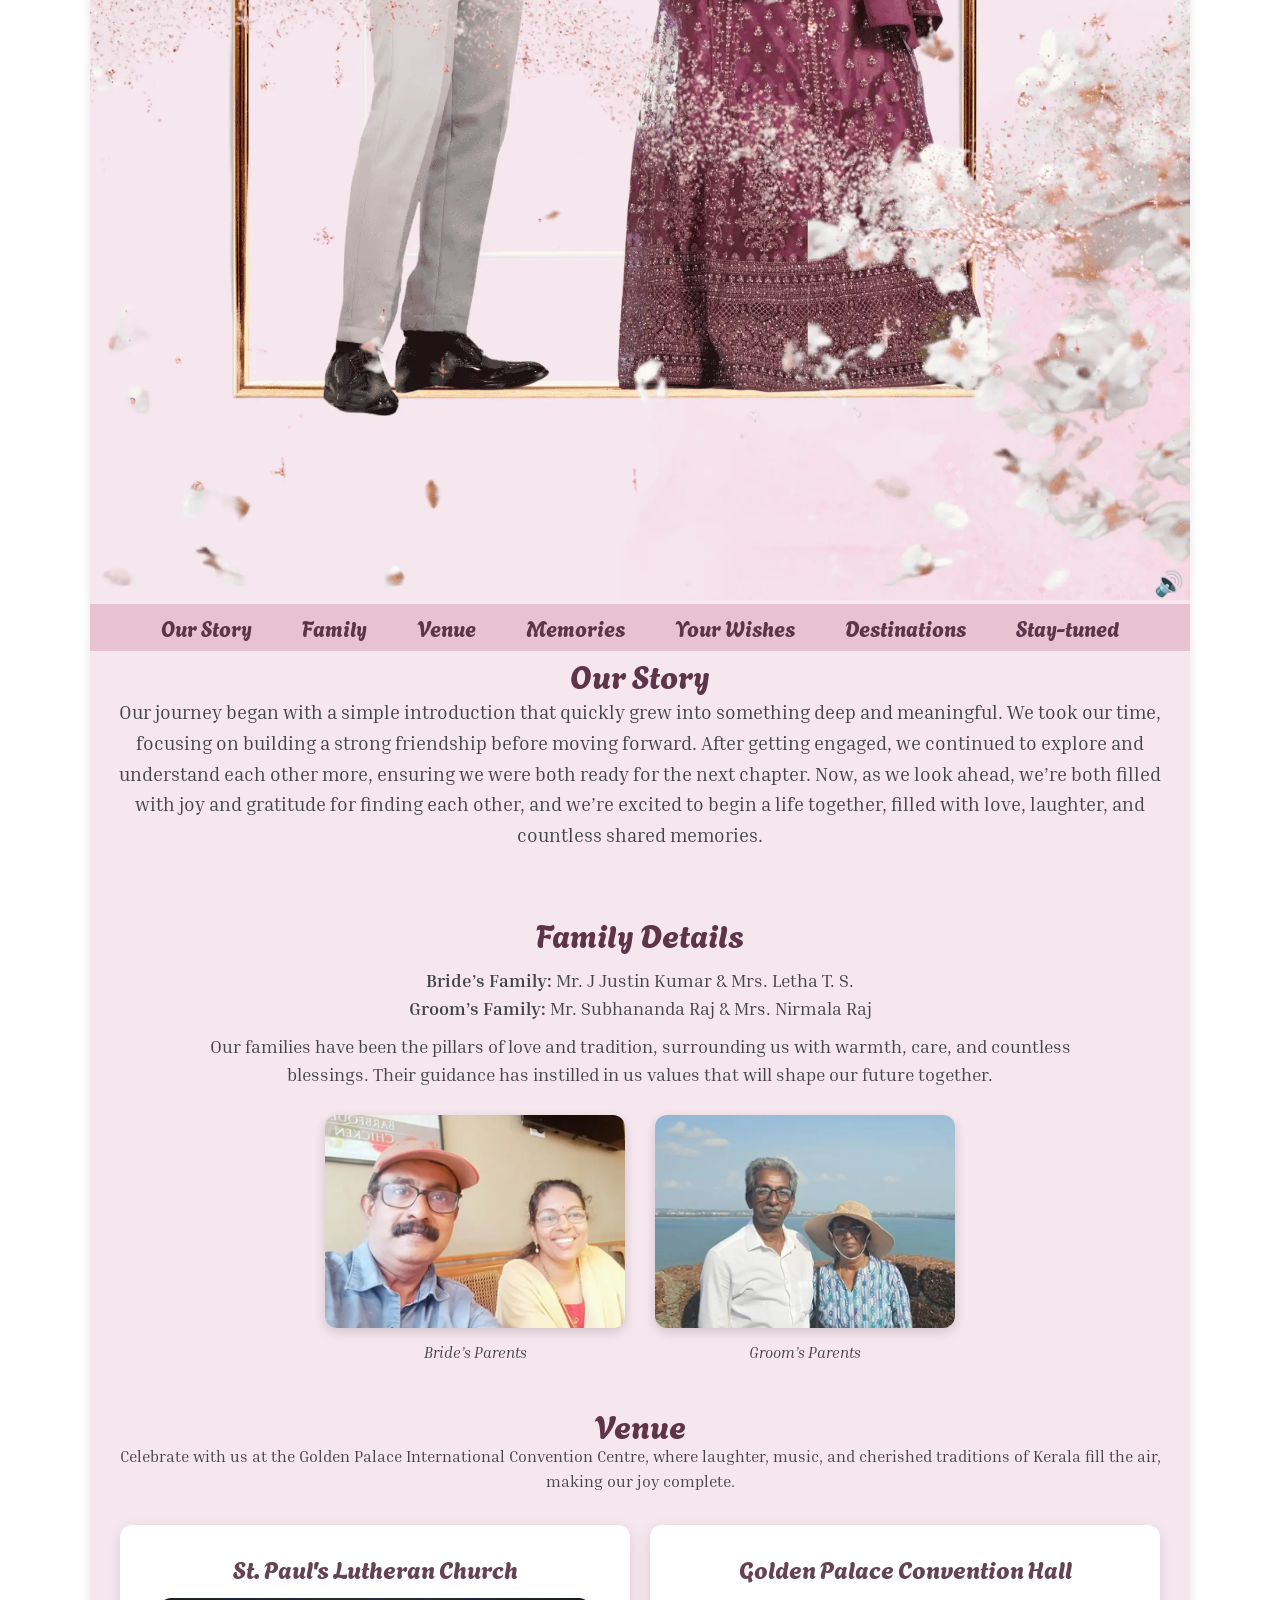
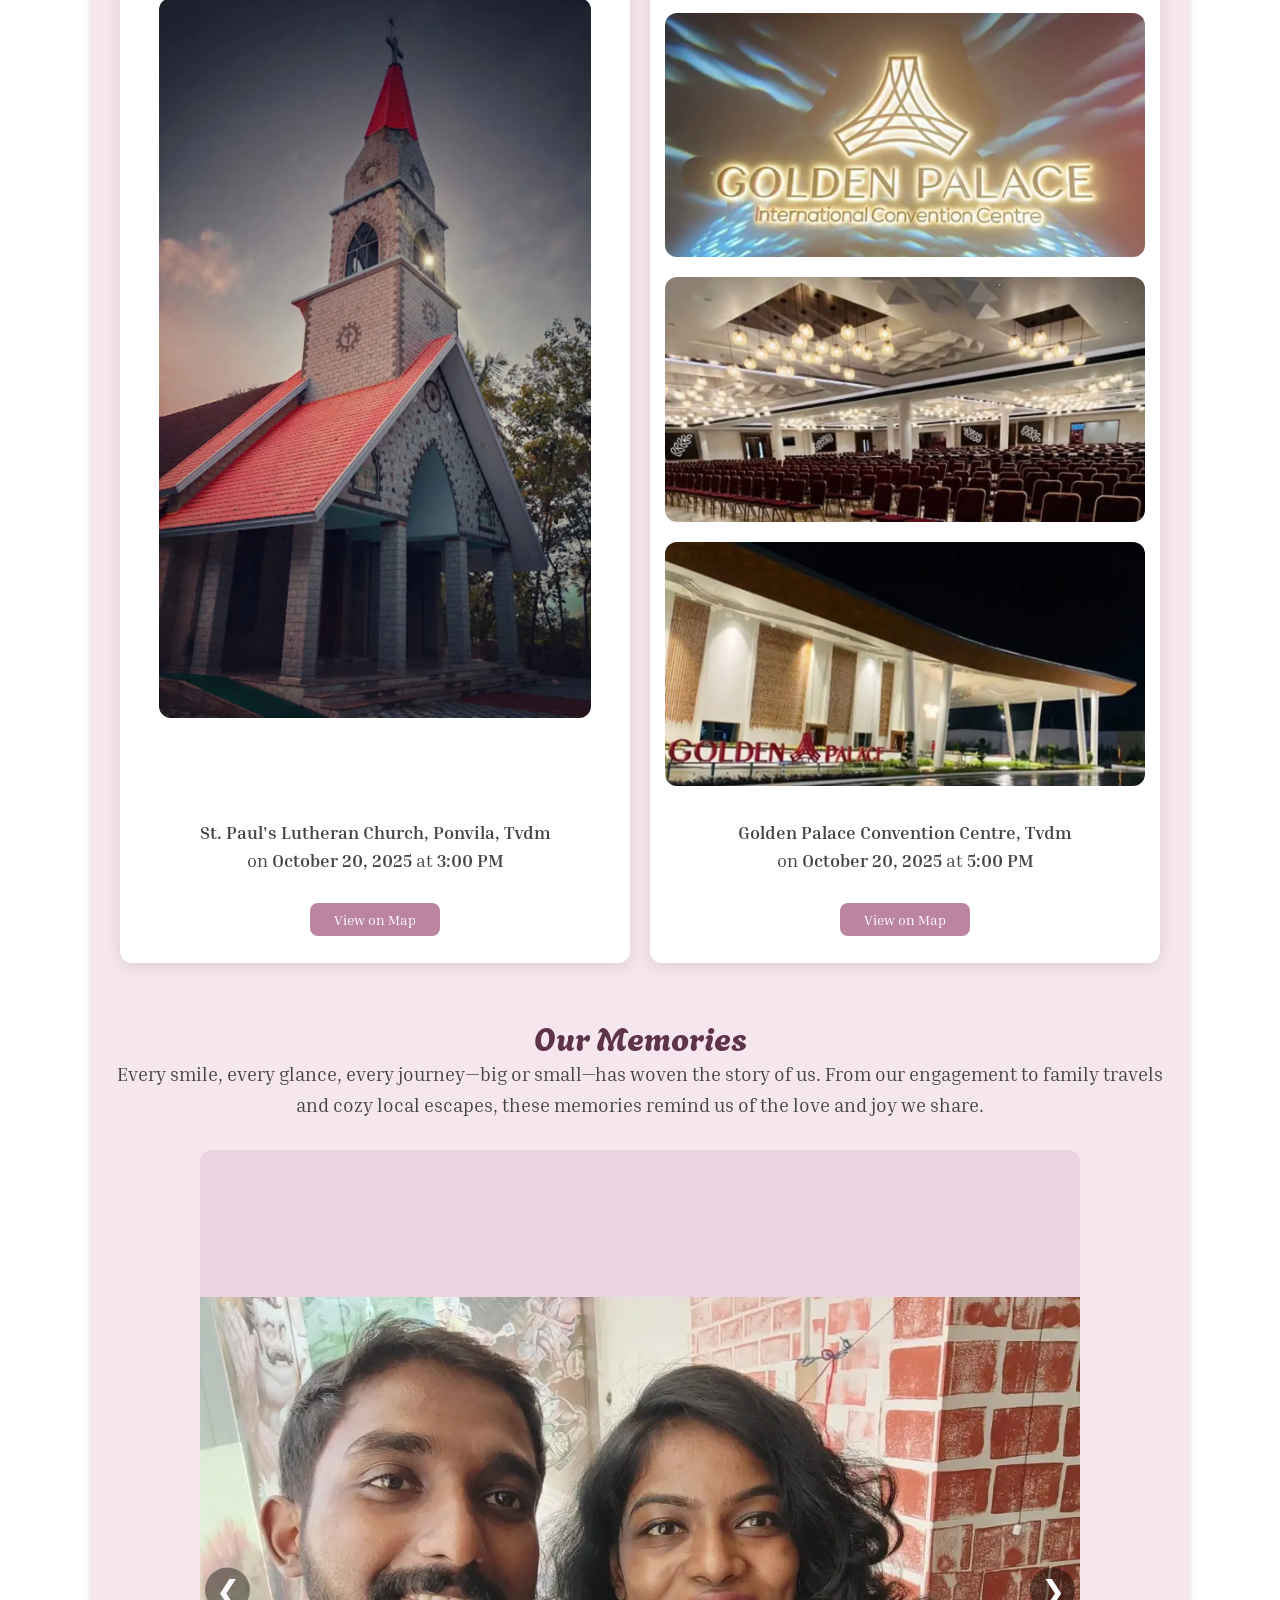
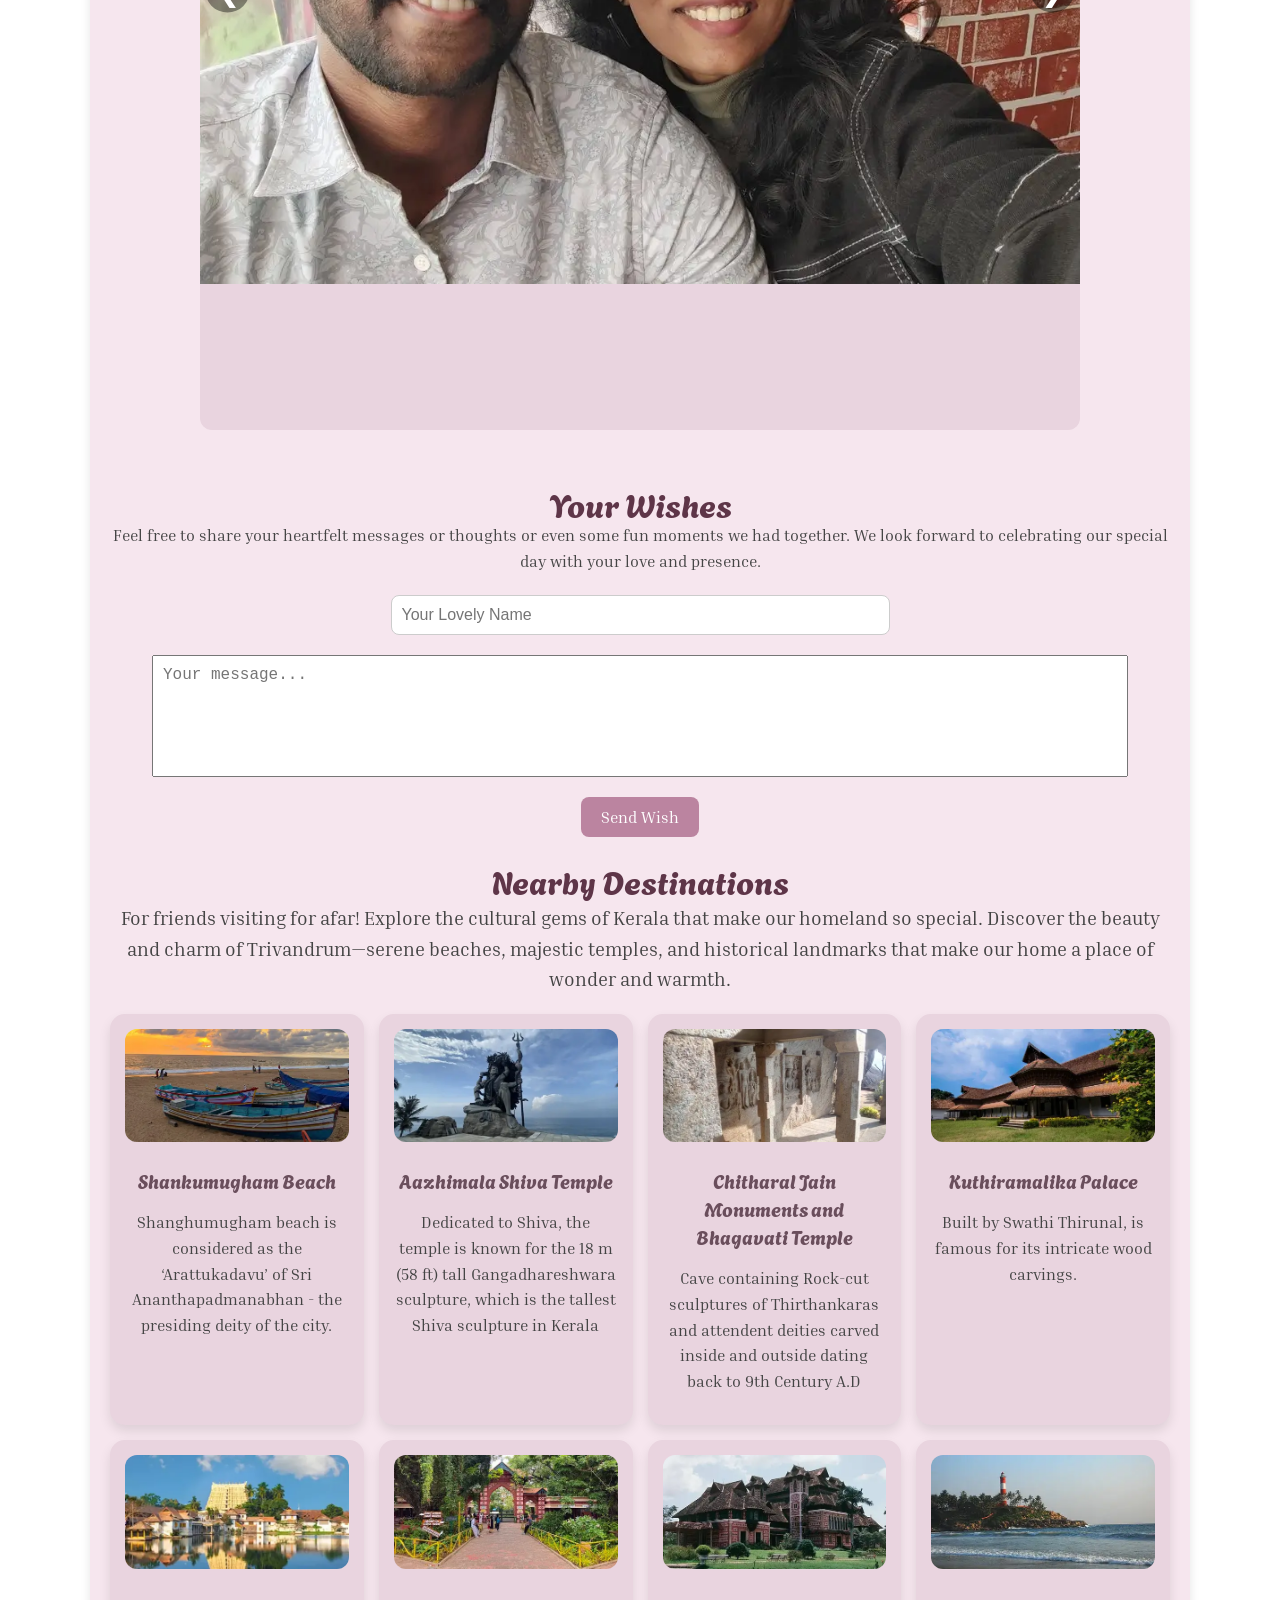
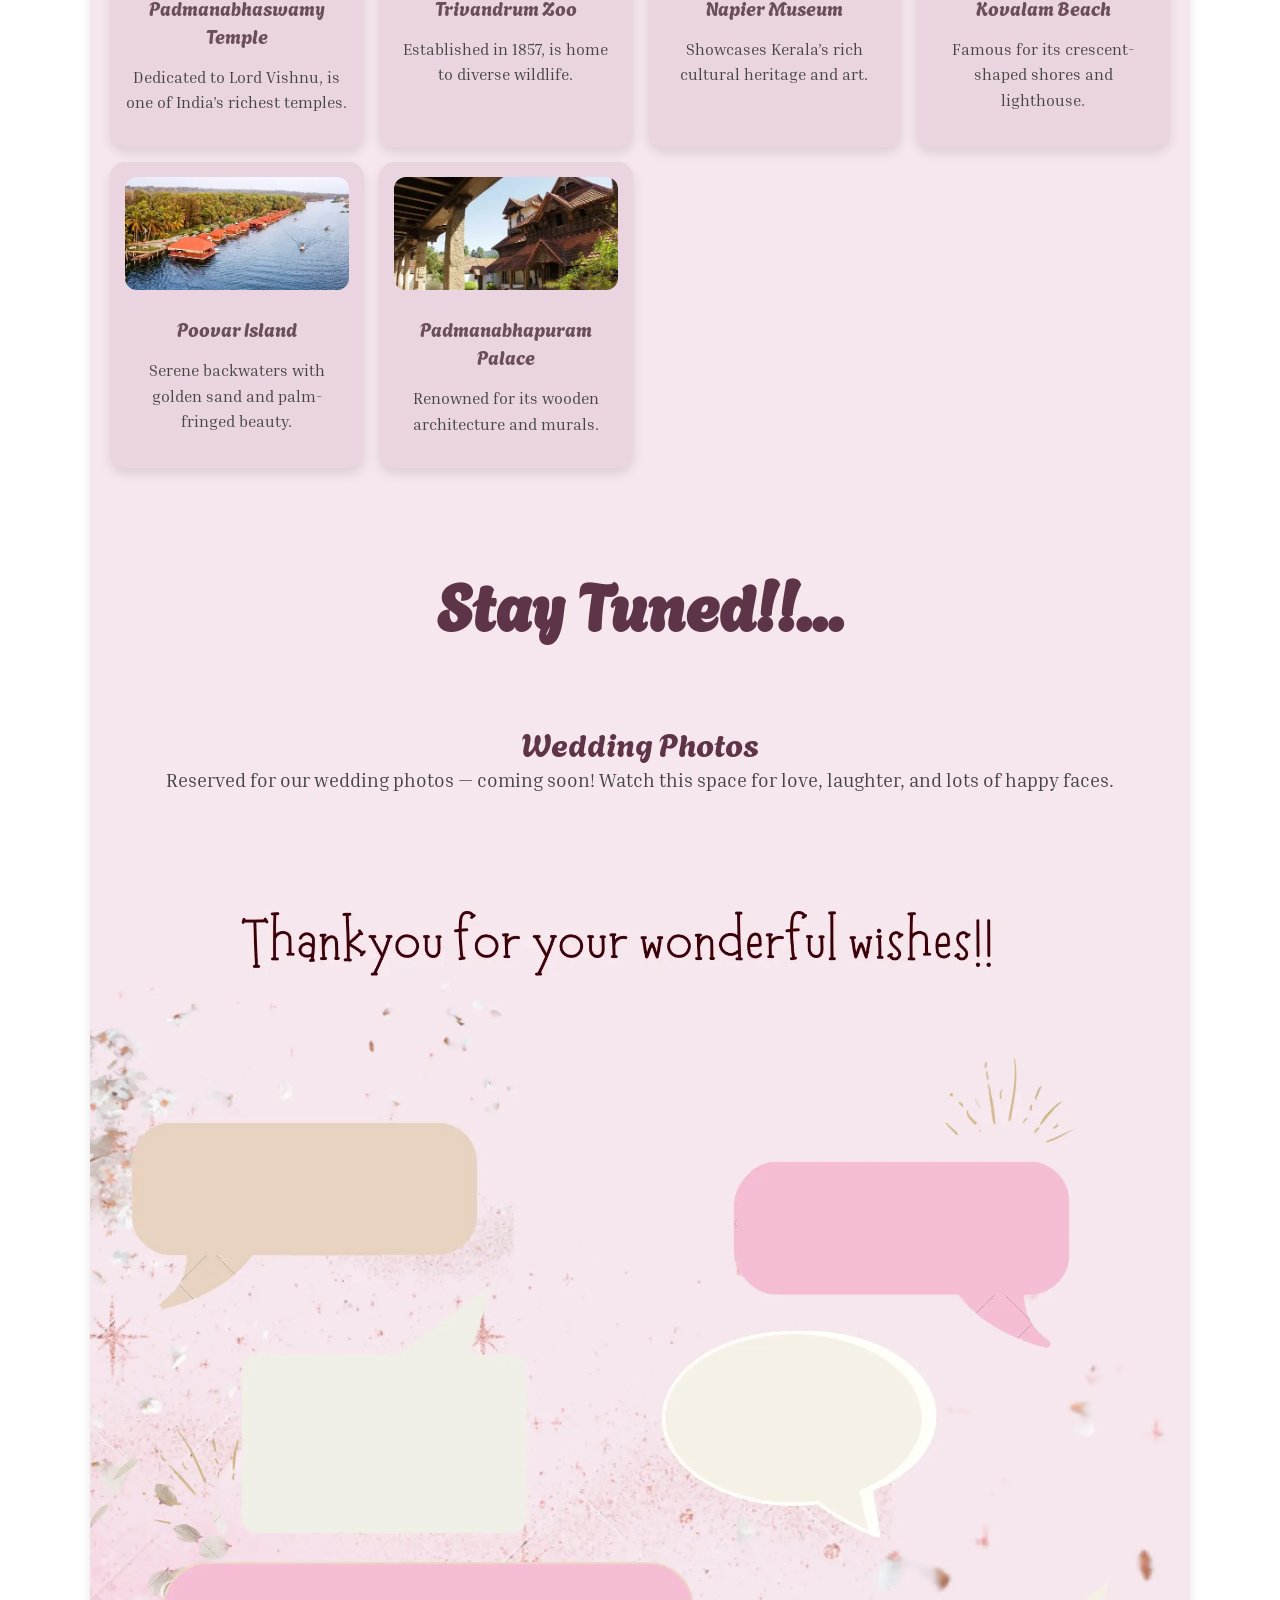
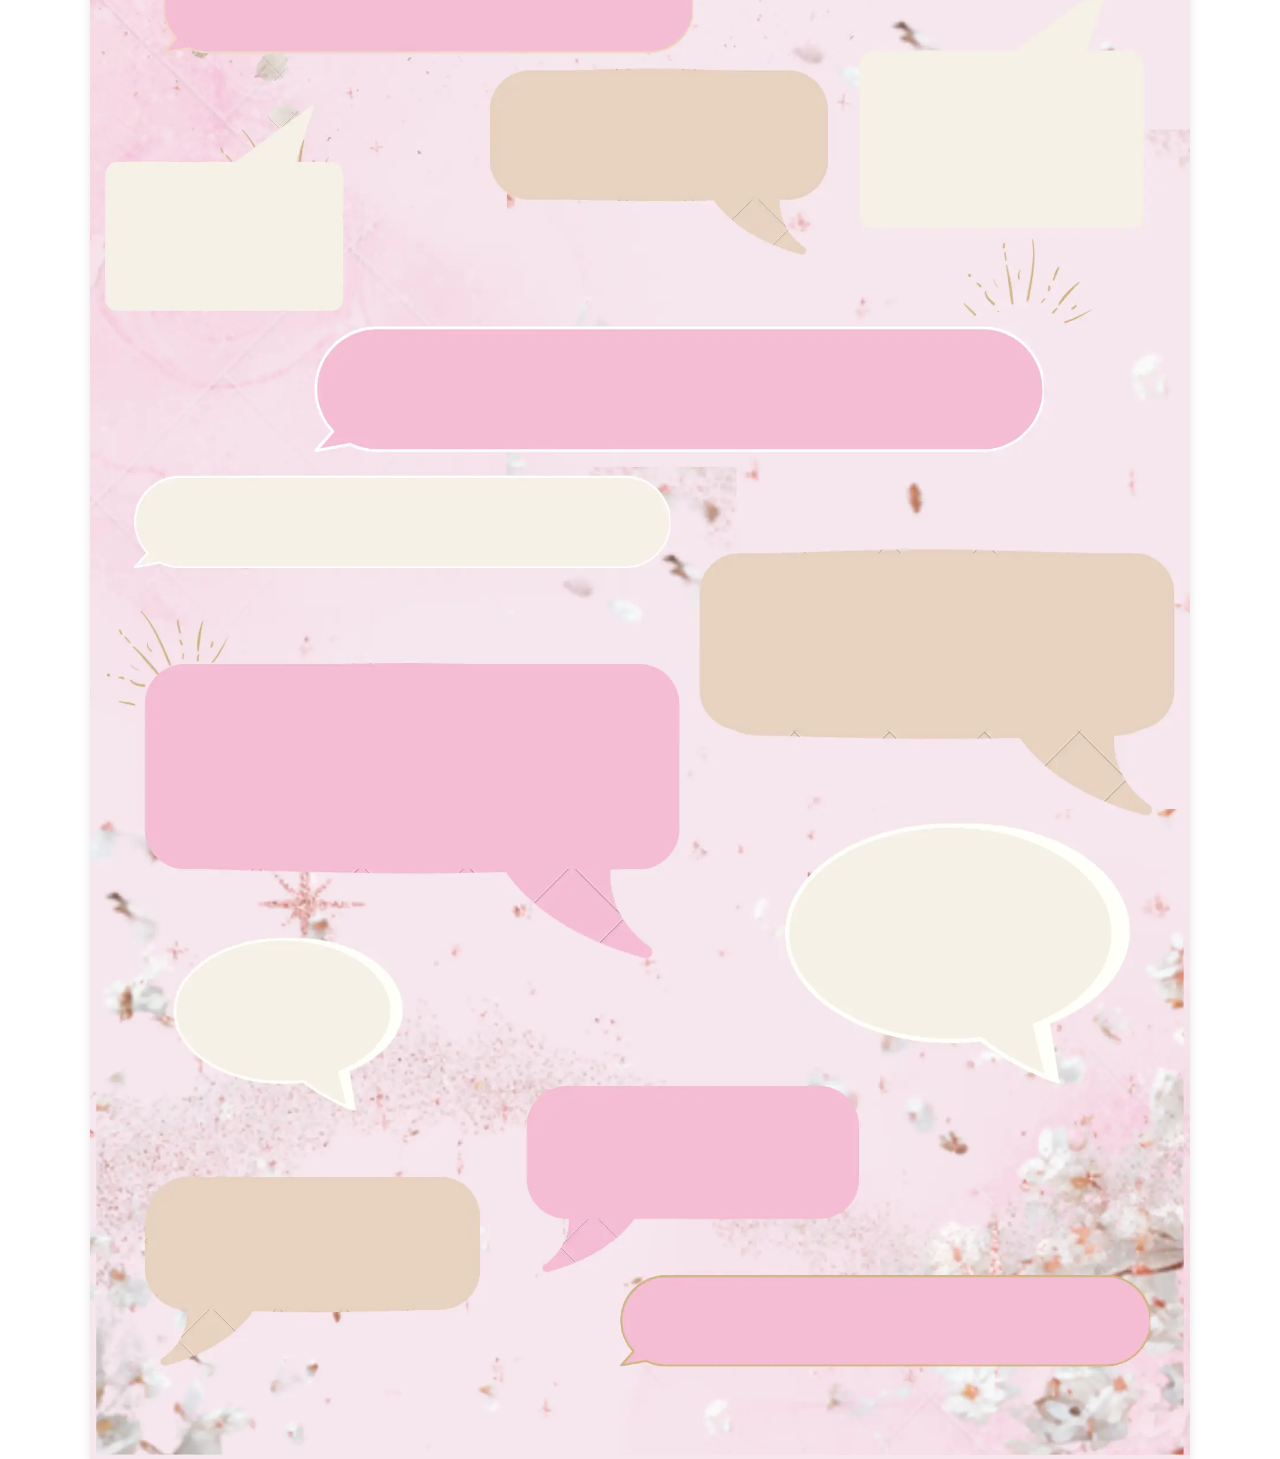
==== commit 9fc3458d: "venue minor details" ====
--- a/index.html
+++ b/index.html
@@ -266,7 +266,6 @@
   </form>
   </section>
 
-
   <section id="Destinations" class="destinations-container">
   <h2>Nearby Destinations</h2>
   <p>For friends visiting for afar! Explore the cultural gems of Kerala that make our homeland so special.
--- a/style.css
+++ b/style.css
@@ -398,7 +398,7 @@
 /* Uniform spacing for h3 */
 .location-card h3 {
   font-family: 'Agbalumo', sans-serif;
-  font-size: 1.3rem;
+  font-size: 1.5rem;
   font-weight: lighter;
   color: #644352;
   margin-top: 10px;     /* uniform top spacing */
@@ -482,7 +482,7 @@
 }
 
 .location-card p {
-  font-size: 1rem;
+  font-size: 1.1rem;
   padding: 0 12px;   /* adds left & right spacing */
   line-height: 1.6;
 }
@@ -507,6 +507,17 @@
   .location-card img {
     height: 180px;
   }
+  .location-card p {
+  font-size: 0.5rem;
+  padding: 0 12px;   /* adds left & right spacing */
+  line-height: 1.6;
+}
+/* Hide the 3rd image in the 2nd venue card on smaller screens */
+@media (max-width: 768px) {
+  .location-card:nth-child(2) img:nth-of-type(3) {
+    display: none;
+  }
+}
 }
 
 
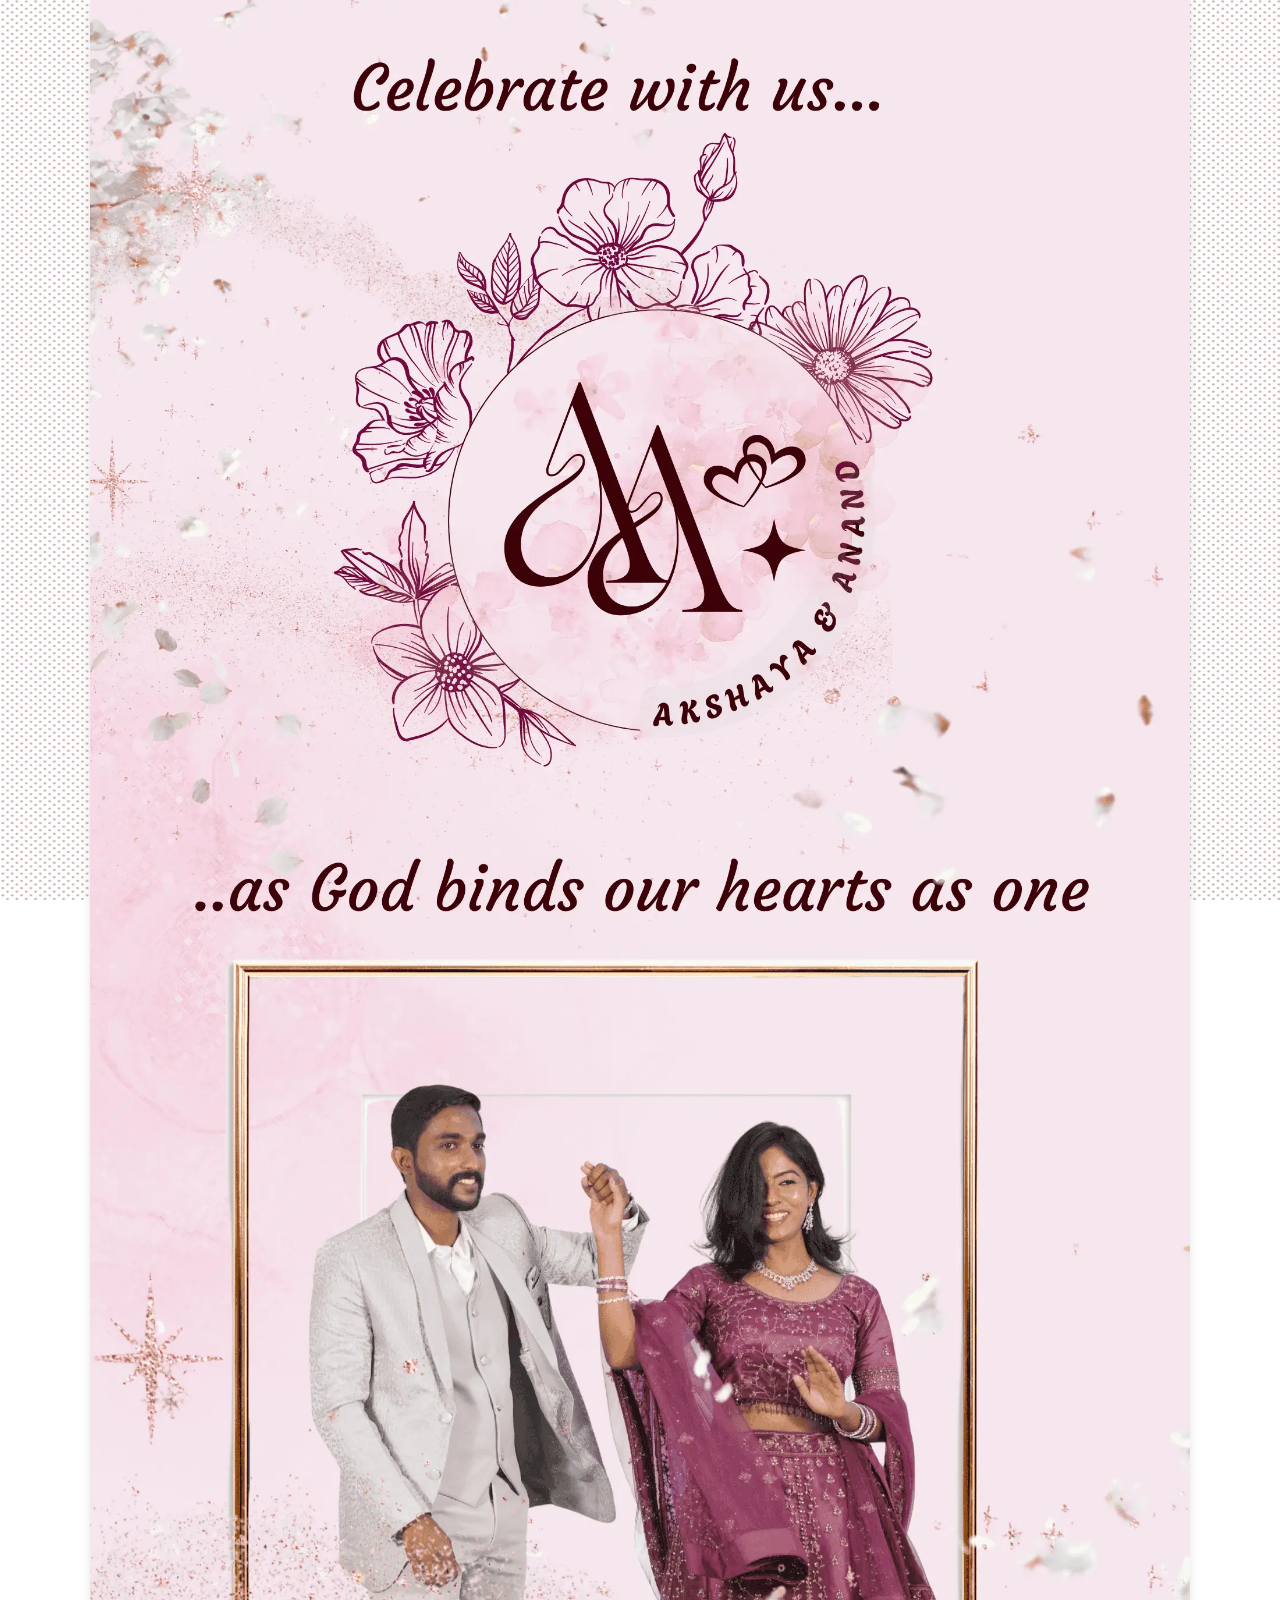
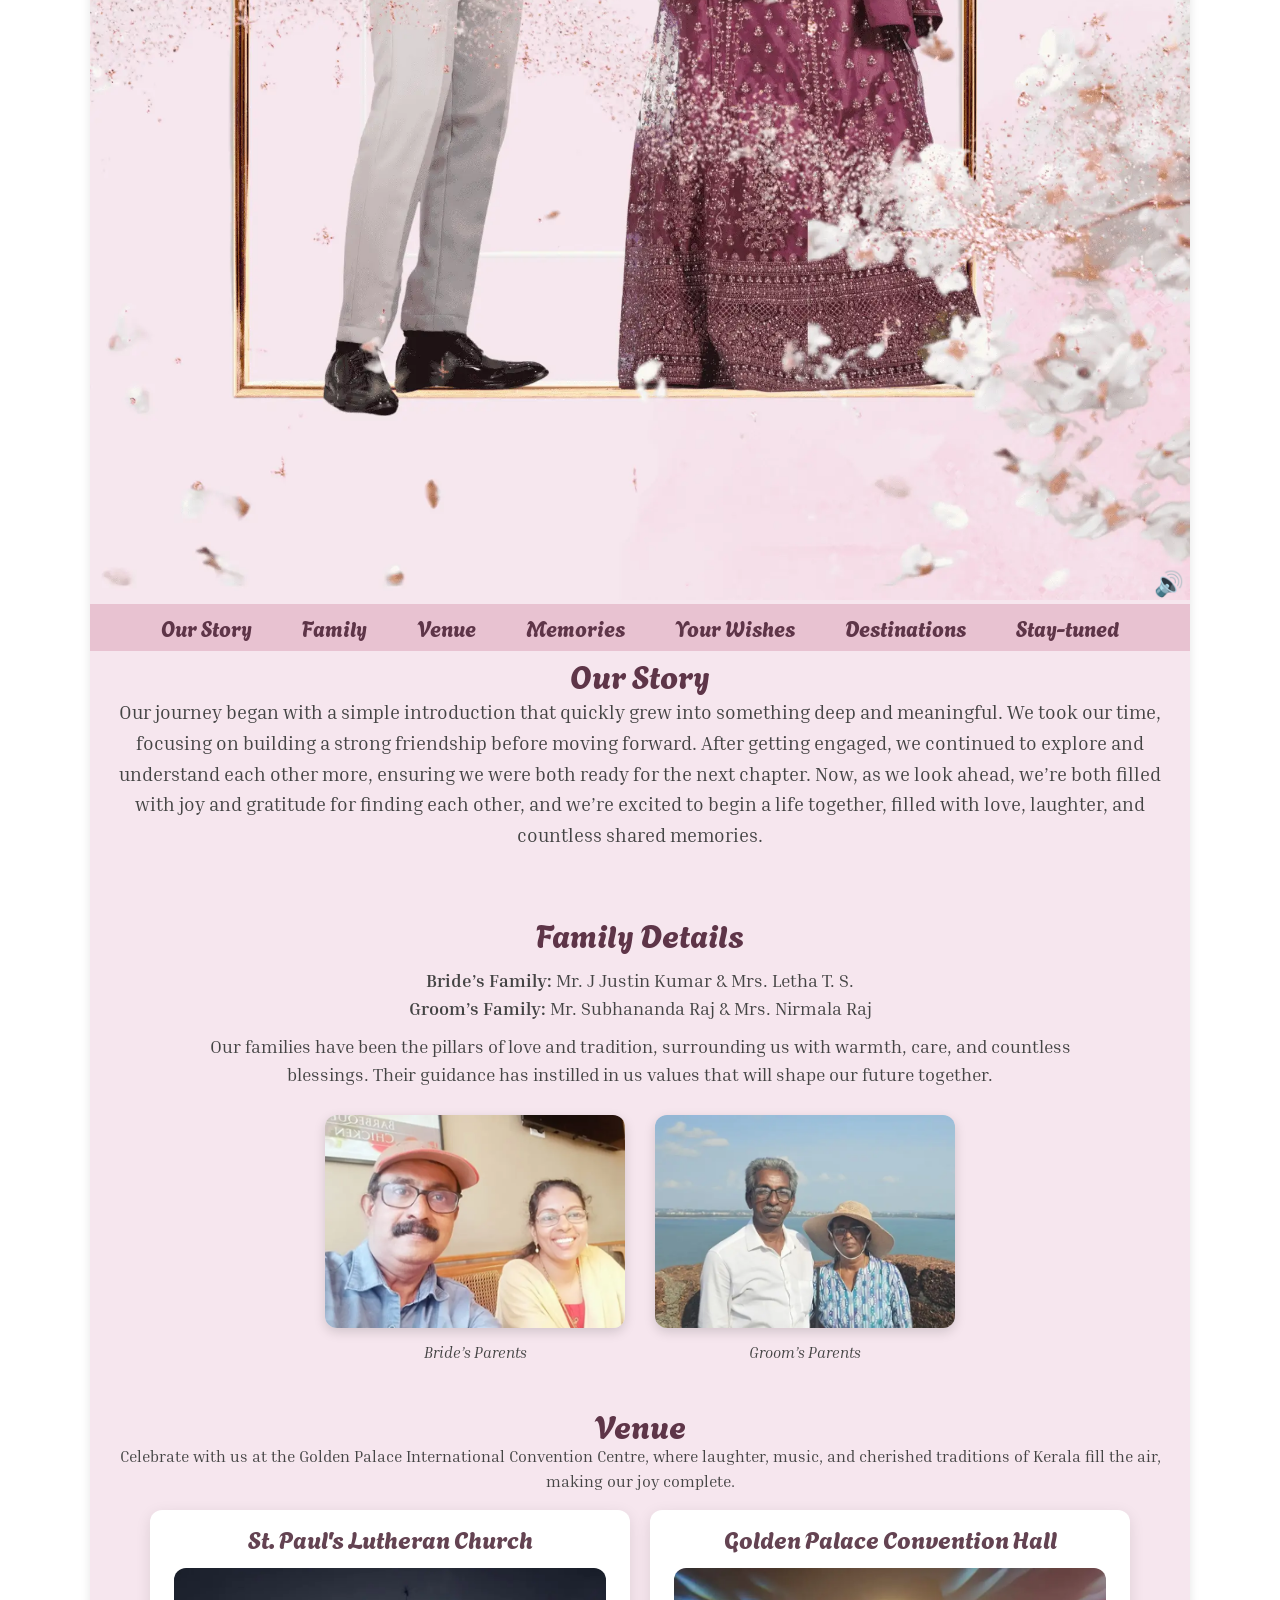
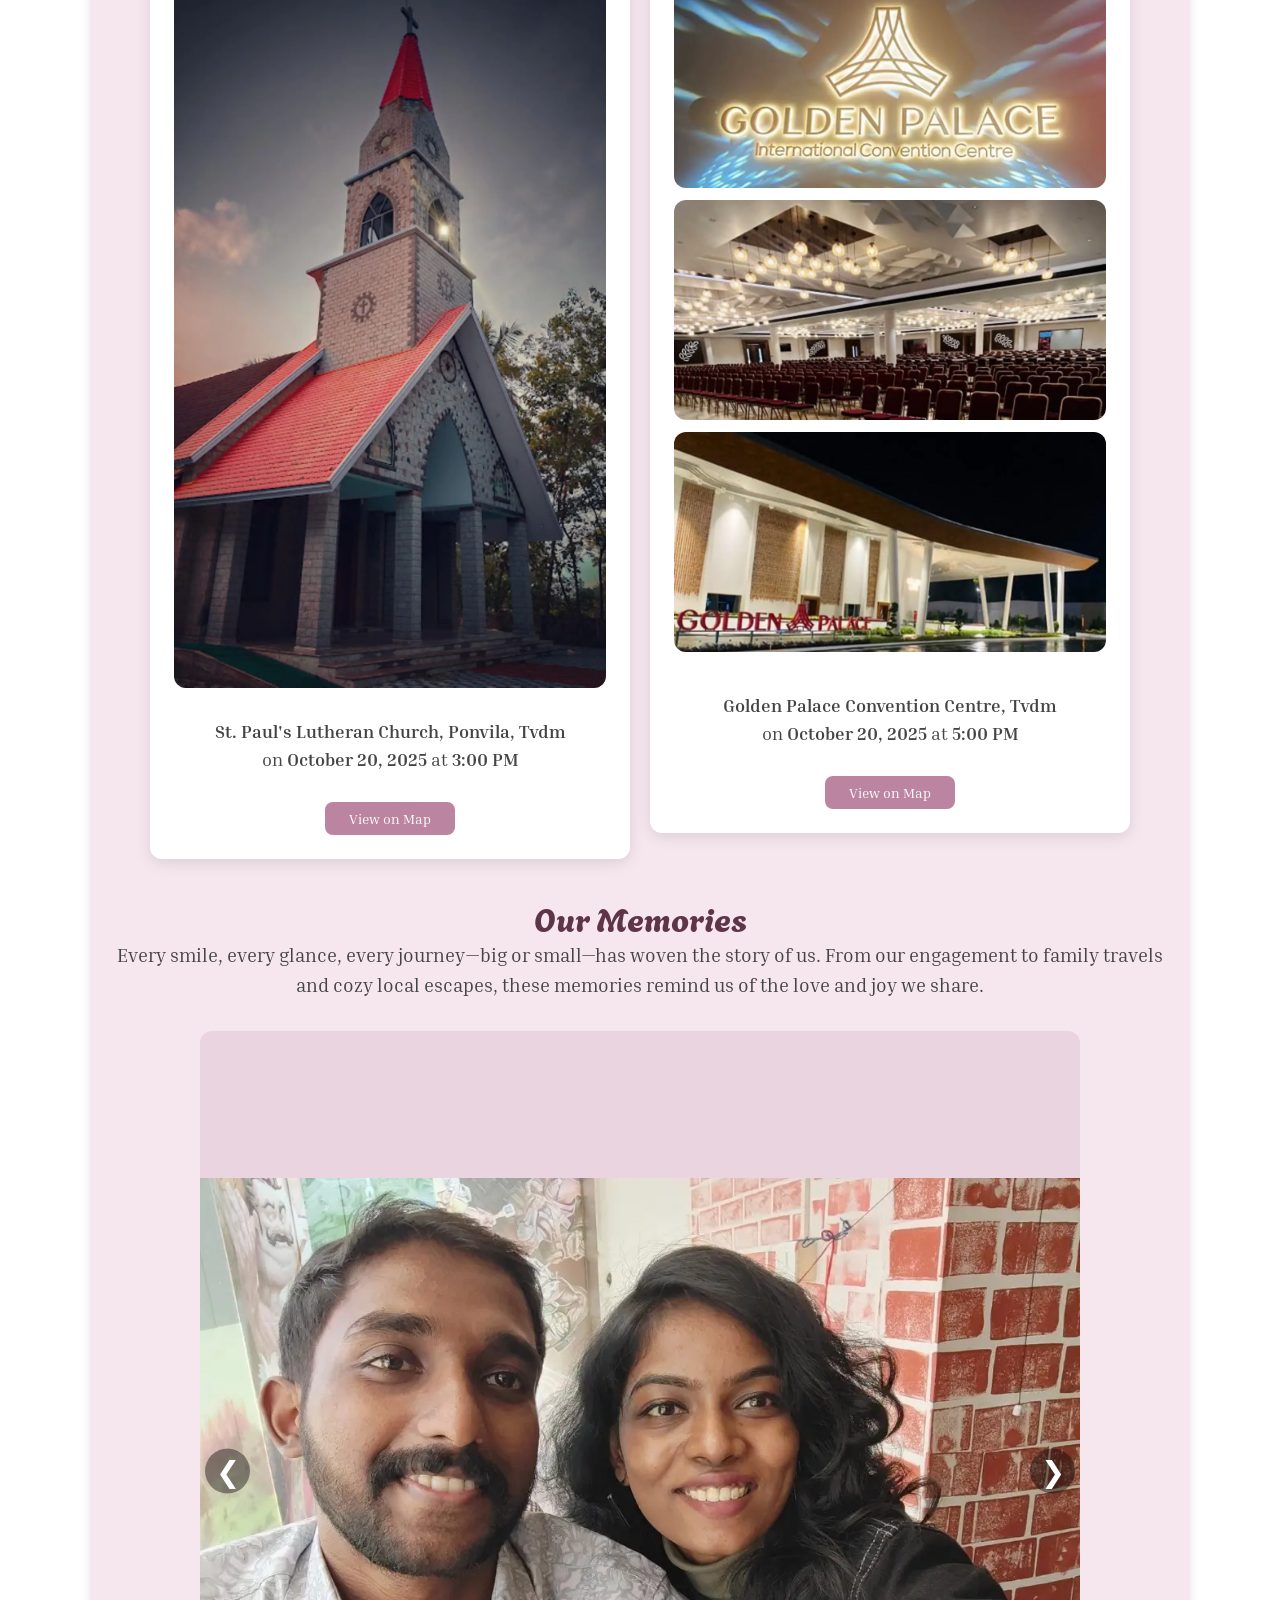
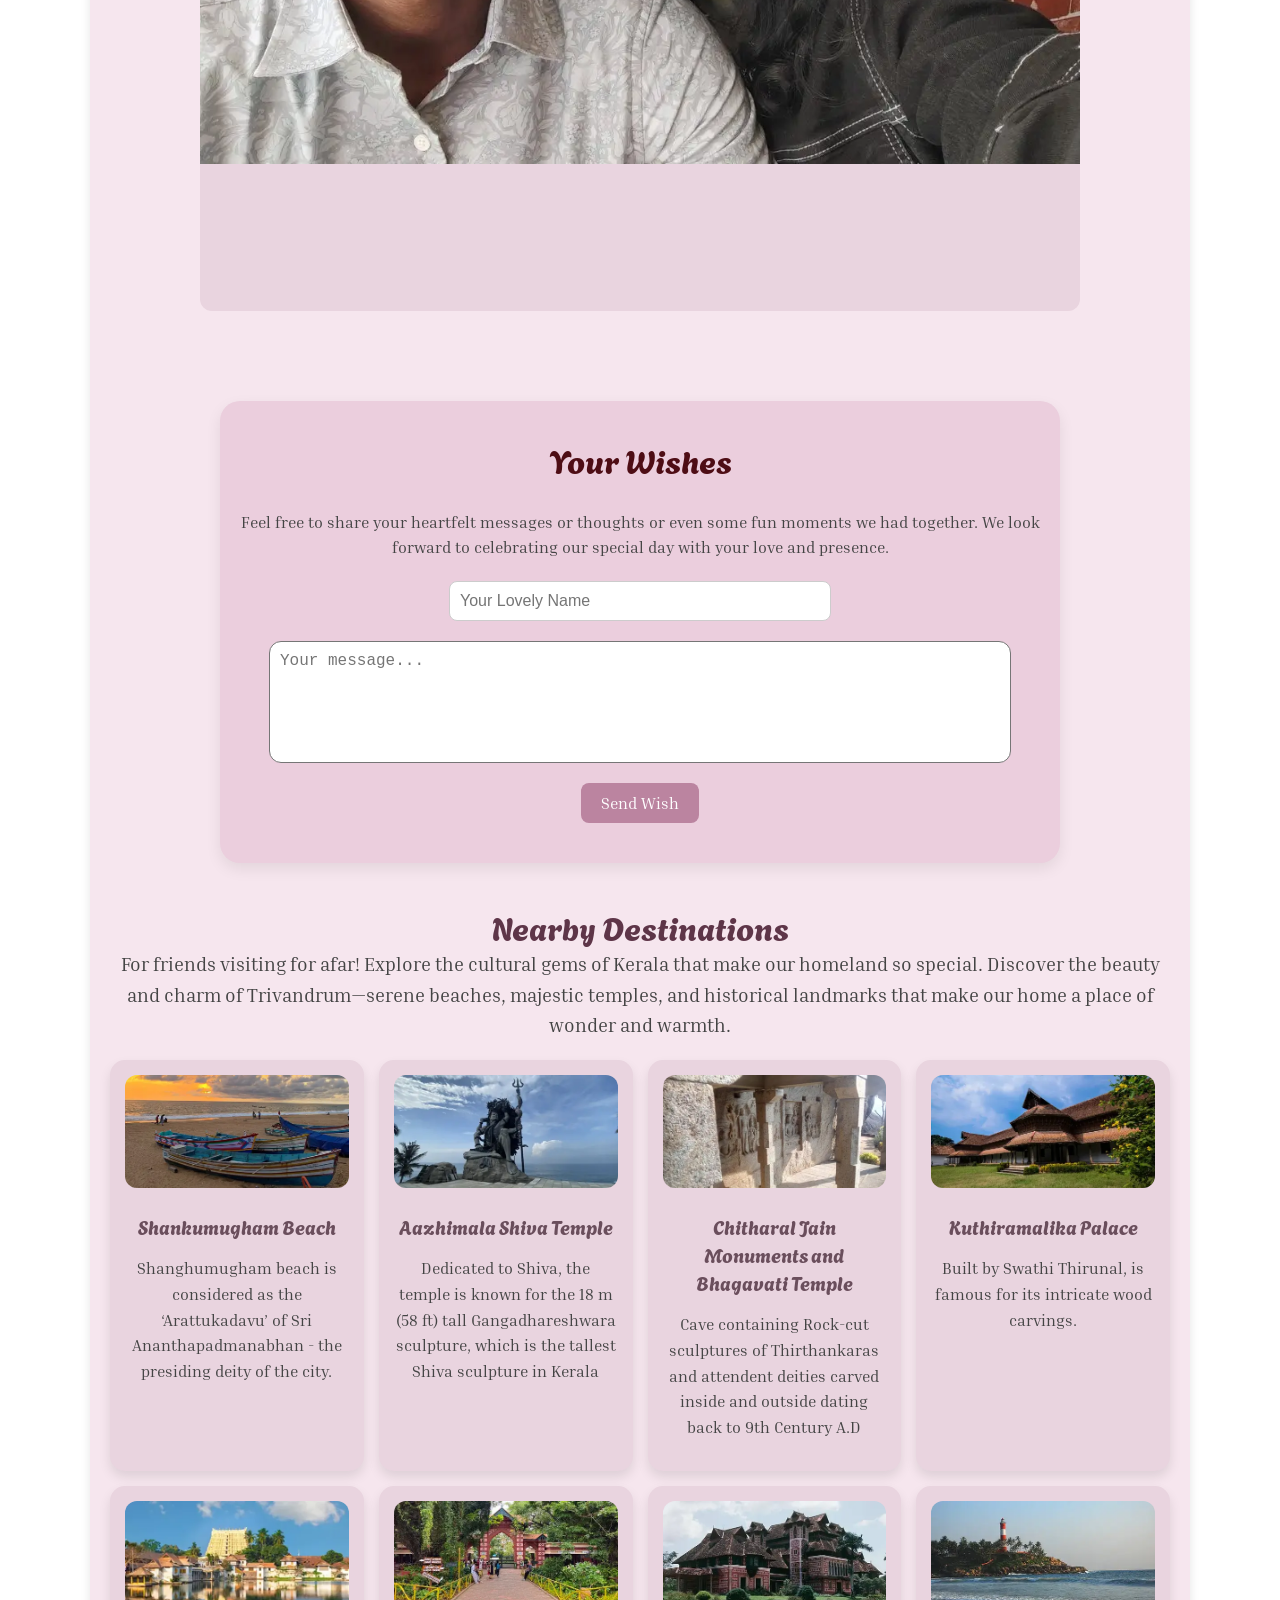
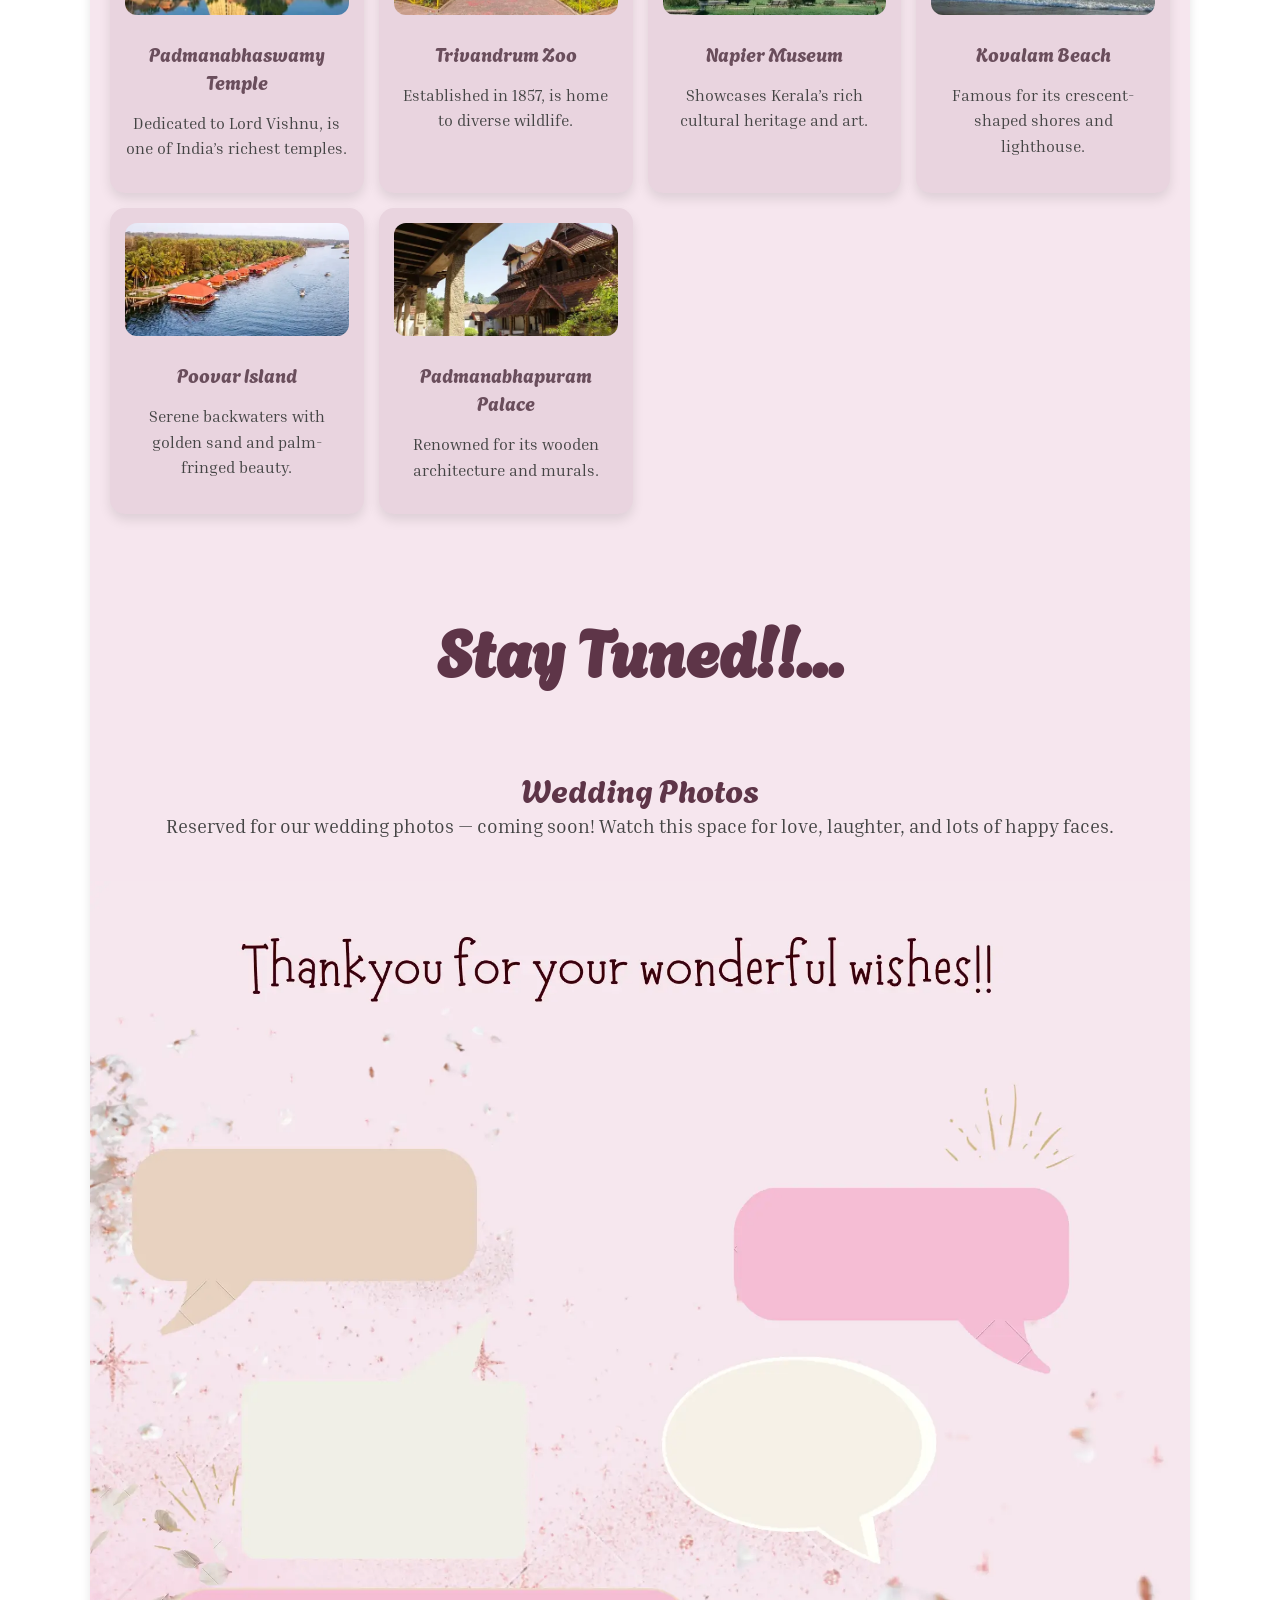
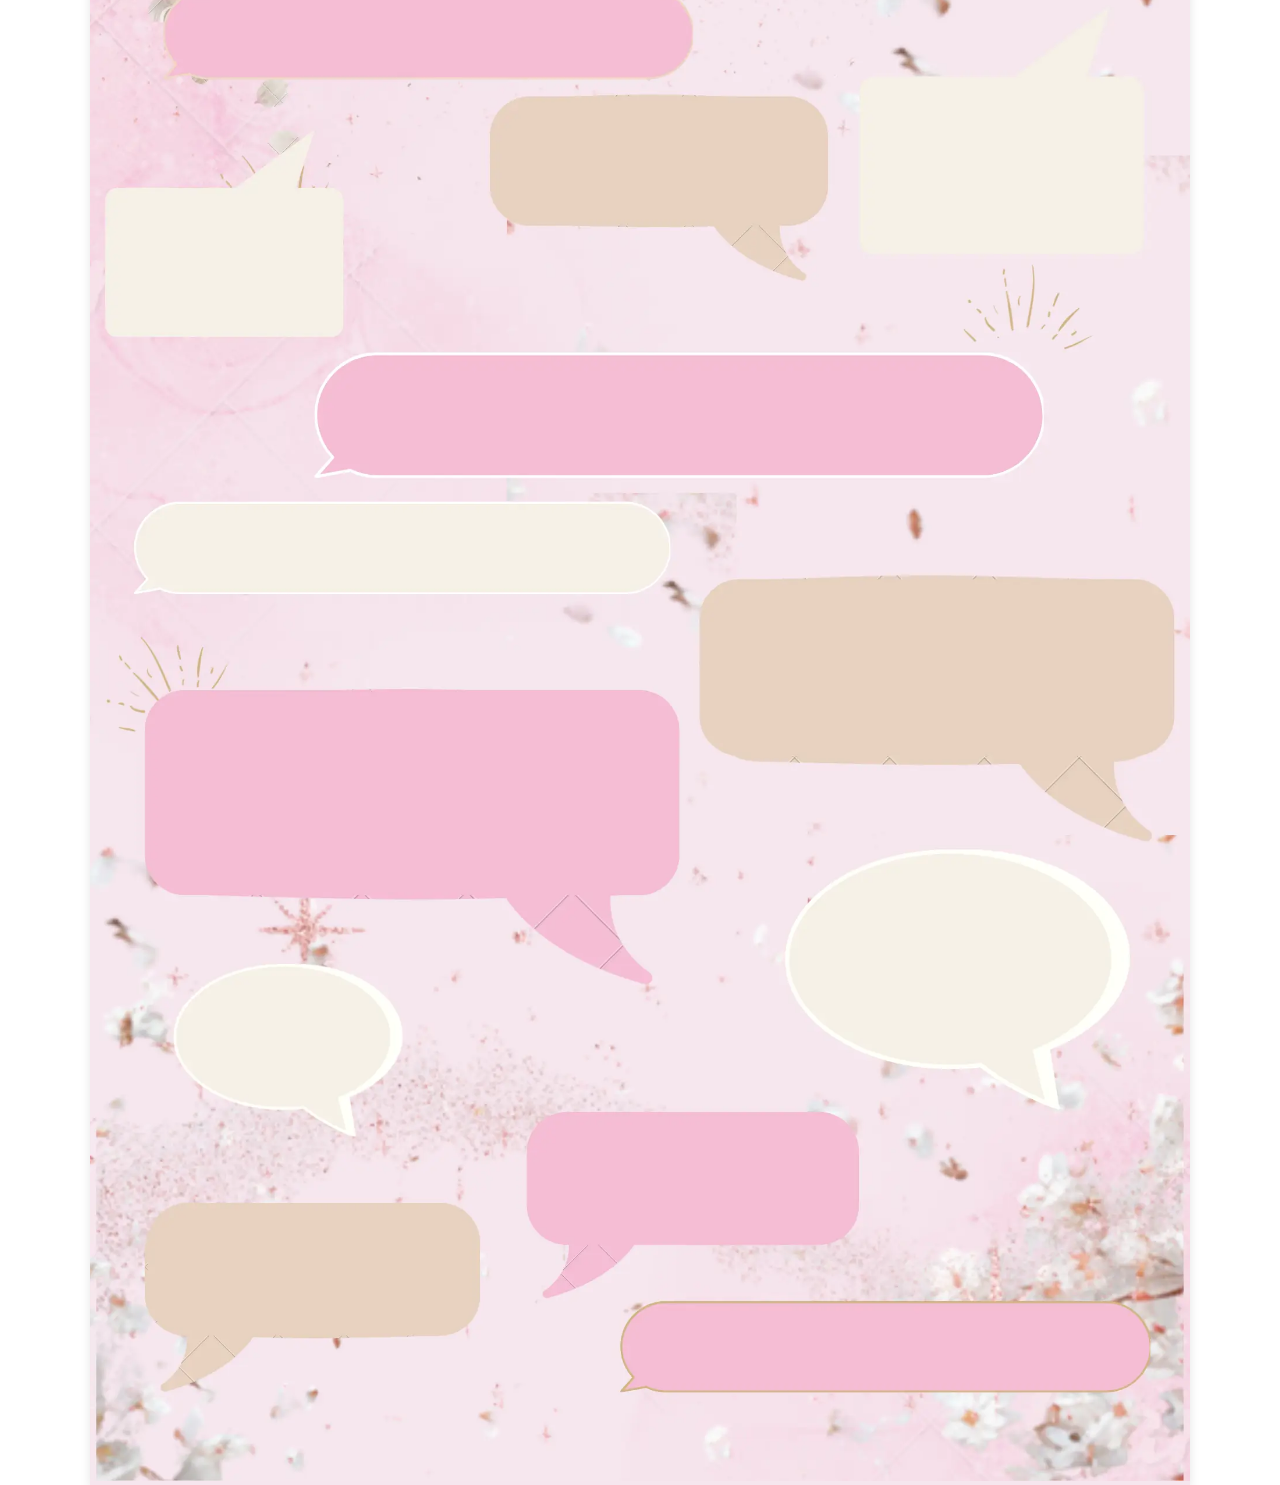
==== commit 79908a30: "error handled" ====
--- a/index.html
+++ b/index.html
@@ -255,16 +255,17 @@
   </div>
   </section>
 
-  <section id="Wishes">
+  <section id="Wishes" class="wishes-section">
   <h2>Your Wishes</h2>
   <p class="venue-details">
-        Feel free to share your heartfelt messages or thoughts or even some fun moments we had together. We look forward to celebrating our special day with your love and presence.
-  <form id="wishForm">
+    Feel free to share your heartfelt messages or thoughts or even some fun moments we had together. We look forward to celebrating our special day with your love and presence. </p>
+    <form id="wishForm">
     <input type="text" name="name" id="name" placeholder="Your Lovely Name" required />
     <textarea name="message" id="message" placeholder="Your message..." class="auto-expand" required></textarea>
     <button type="submit">Send Wish</button>
   </form>
   </section>
+
 
   <section id="Destinations" class="destinations-container">
   <h2>Nearby Destinations</h2>
@@ -348,18 +349,18 @@
   <section id="Wedding-pics">
   <h2>Wedding Photos</h2>
   <p>Reserved for our wedding photos — coming soon! Watch this space for love, laughter, and lots of happy faces.</p>
-  <div class="carousel memories-carousel">
-    <div class="carousel-track">      
+  <!-- <div class="carousel memories-carousel">
+    <div class="carousel-track">       -->
       <!-- Photo 1 -->
       <!-- <div class="carousel-slide">
-        <img src="Website Pics/01 First Date.jpg" alt="First Date" loading="lazy">
-        <br>
-      </div> -->
-    </div>
+        <img src="Website Pics/01 First Date.webp" alt="First Date" loading="lazy">
+        <br>
+      </div>
+    </div> -->
     <!-- Controls -->
-    <button class="carousel-btn prev">❮</button>
+    <!-- <button class="carousel-btn prev">❮</button>
     <button class="carousel-btn next">❯</button>
-  </div>
+  </div> -->
   </section>
 
   <img src="Webpage pics/Best Wishes Banner.webp" id="bannerVideo" class="banner-video" alt="Banner image" loading="lazy">
@@ -367,7 +368,6 @@
   <footer>
   </footer>
   </div>
-
 
 <script src="script.js"></script>
 </body>
--- a/style.css
+++ b/style.css
@@ -368,7 +368,7 @@
   justify-content: center;
   align-items: stretch; /* equal height alignment */
   gap: 20px;
-  margin: 30px 0;
+  margin: 15px 0;
   flex-wrap: nowrap; /* keep side by side always */
   align-items: stretch; /* ensures equal height cards */
 }
@@ -385,8 +385,7 @@
   background-color: #fff;
   text-align: center;
   transition: transform 0.3s, box-shadow 0.3s;
-  flex: 1 1 45%;
-  padding: 15px;
+  flex: 1 1 50%;
   justify-content: space-between;
 }
 
@@ -401,8 +400,7 @@
   font-size: 1.5rem;
   font-weight: lighter;
   color: #644352;
-  margin-top: 10px;     /* uniform top spacing */
-  margin-bottom: 12px;  /* spacing before image */
+  margin: 10px auto 12px;     /* uniform top spacing */
   width:97%;           /* ensures text fills at least 97% of container */
   text-align: center;   /* keeps it centered within container */
   margin-left: auto;    
@@ -417,6 +415,7 @@
   border-radius: 12px;
   margin: 0 auto 12px;     /* centers image + bottom gap */
   display: block;          /* ensures centering works */
+  align-items: center;         /* center images horizontally */
 }
 /* Special rule for the second card with multiple images */
 .location-card:nth-child(2) {
@@ -426,6 +425,7 @@
   align-items: center;         /* center images horizontally */
   height: 100%;                /* ensures equal height as first card */
   gap: 10px;                   /* optional spacing between images */
+  flex: 1 1 50%;
 }
 
 .location-card:nth-child(2) img {
@@ -433,10 +433,10 @@
   align-items: center;         /* center images horizontally */
   flex: 1;               /* distribute space evenly */
   object-fit: cover;      /* images scale inside space */
-  margin: 5px 0;          /* equal spacing between images */
-  display: flex;
-  border-radius: 12px;
-  width: 100%;                      /* scale image width to container */
+  display: flex;
+  border-radius: 12px;
+  margin-top: -10px;
+  width: 90%;                      /* scale image width to container */
 }
 
 /* Description (just below image) */
@@ -448,14 +448,14 @@
 
 /* Venue Info (sticks above map link) */
 .venue-info {
-  margin-top: 15px;
+  margin-top: 10%;
   display: flex;
   flex-direction: column;
   align-items: center;  /* centers button horizontally */
   gap: 10px;
   margin-top: auto;     /* pushes it to bottom */
   width: 100%;
-  padding-bottom: 12px;   /* adds spacing from bottom edge */
+  /* padding-bottom: 12px;   adds spacing from bottom edge */
 }
 
 .venue-info p {
@@ -475,6 +475,7 @@
   font-size: 0.9rem;
   text-decoration: none;
   transition: background 0.3s ease;
+  margin-bottom: 5%;
 }
 
 .map-link:hover {
@@ -504,20 +505,12 @@
     white-space: normal; /* wrap text, avoid overflow behind image */
   }
 
-  .location-card img {
-    height: 180px;
-  }
   .location-card p {
   font-size: 0.5rem;
   padding: 0 12px;   /* adds left & right spacing */
   line-height: 1.6;
 }
-/* Hide the 3rd image in the 2nd venue card on smaller screens */
-@media (max-width: 768px) {
-  .location-card:nth-child(2) img:nth-of-type(3) {
-    display: none;
-  }
-}
+
 }
 
 
@@ -637,7 +630,6 @@
     font-size: 1.5rem;
   }
 }
-  .carous
 
 /* Wishes */
 .wishes-section {
@@ -734,7 +726,7 @@
   max-height: 500px;
   padding: 10px;
   font-size: 16px;
-  border-radius: none;
+  border-radius: 12px;
   resize: none; /* Disable manual resizing */
   overflow-y: hidden;
 }
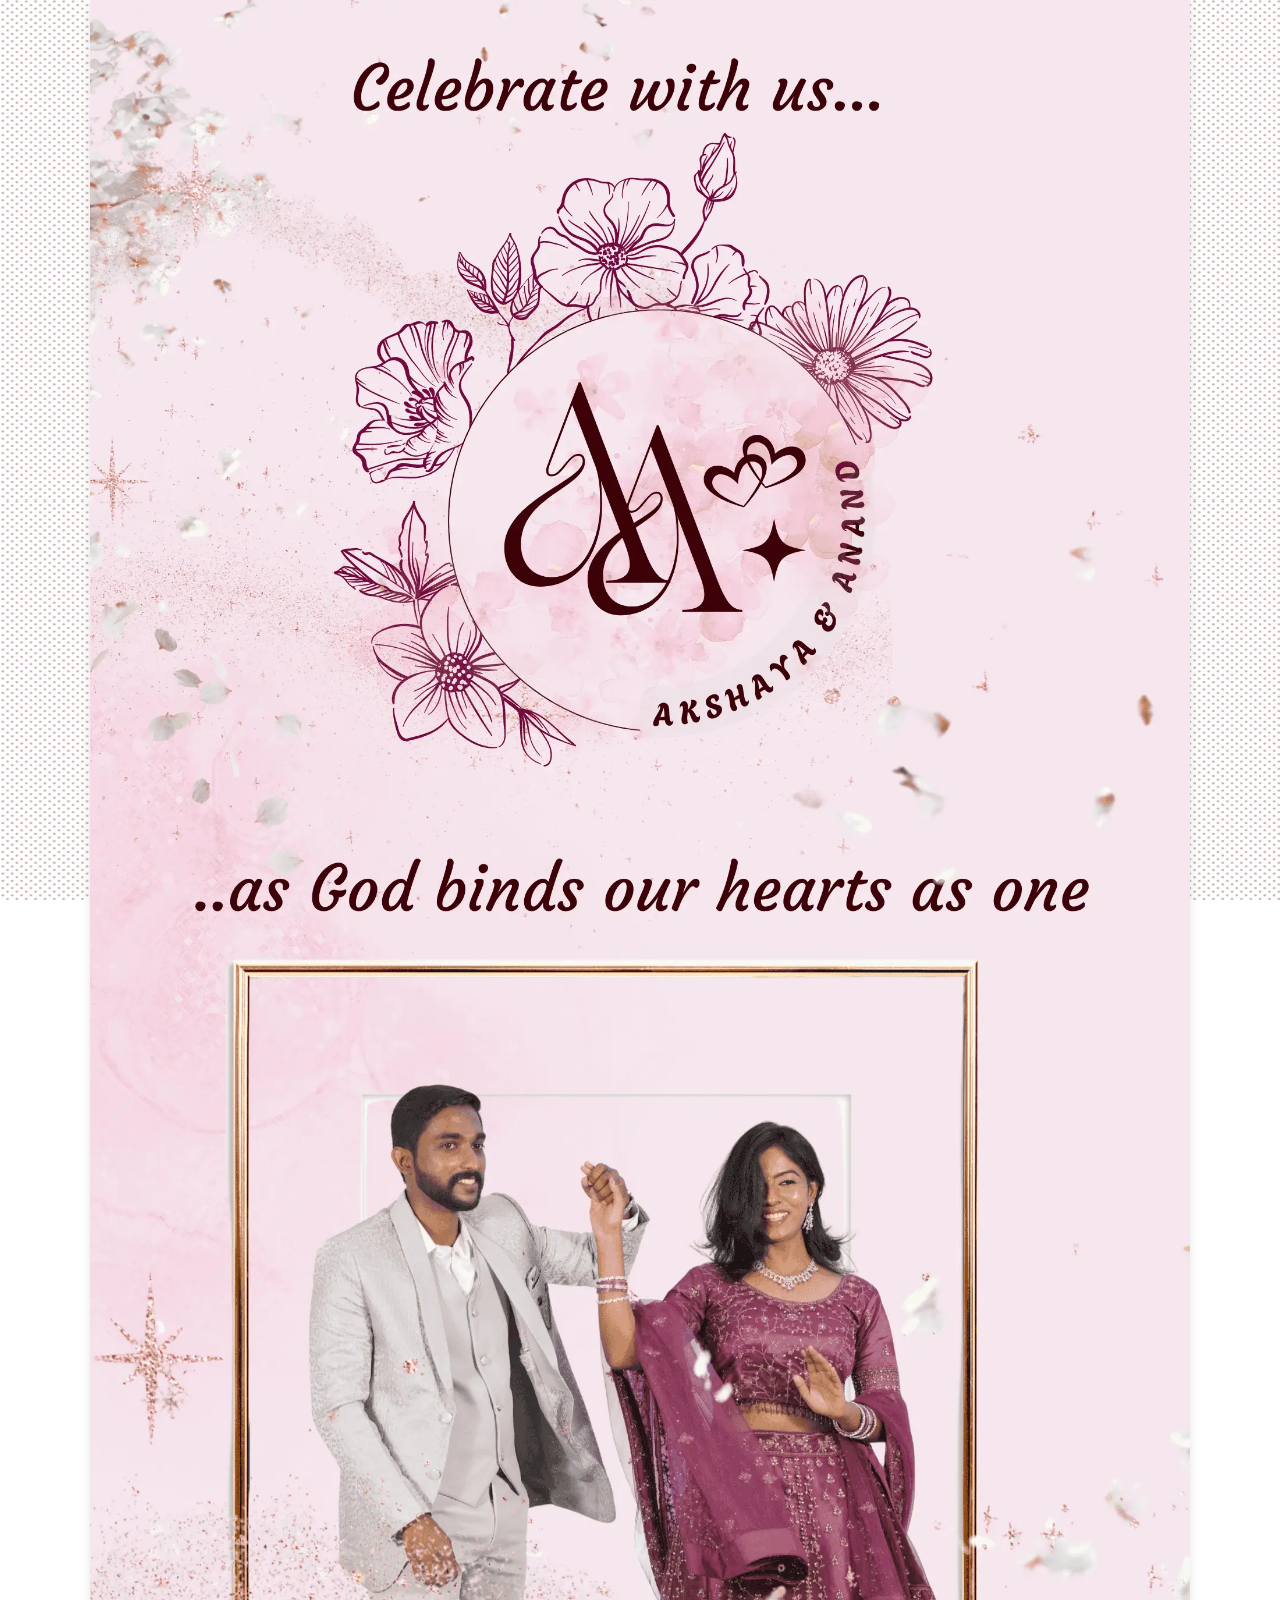
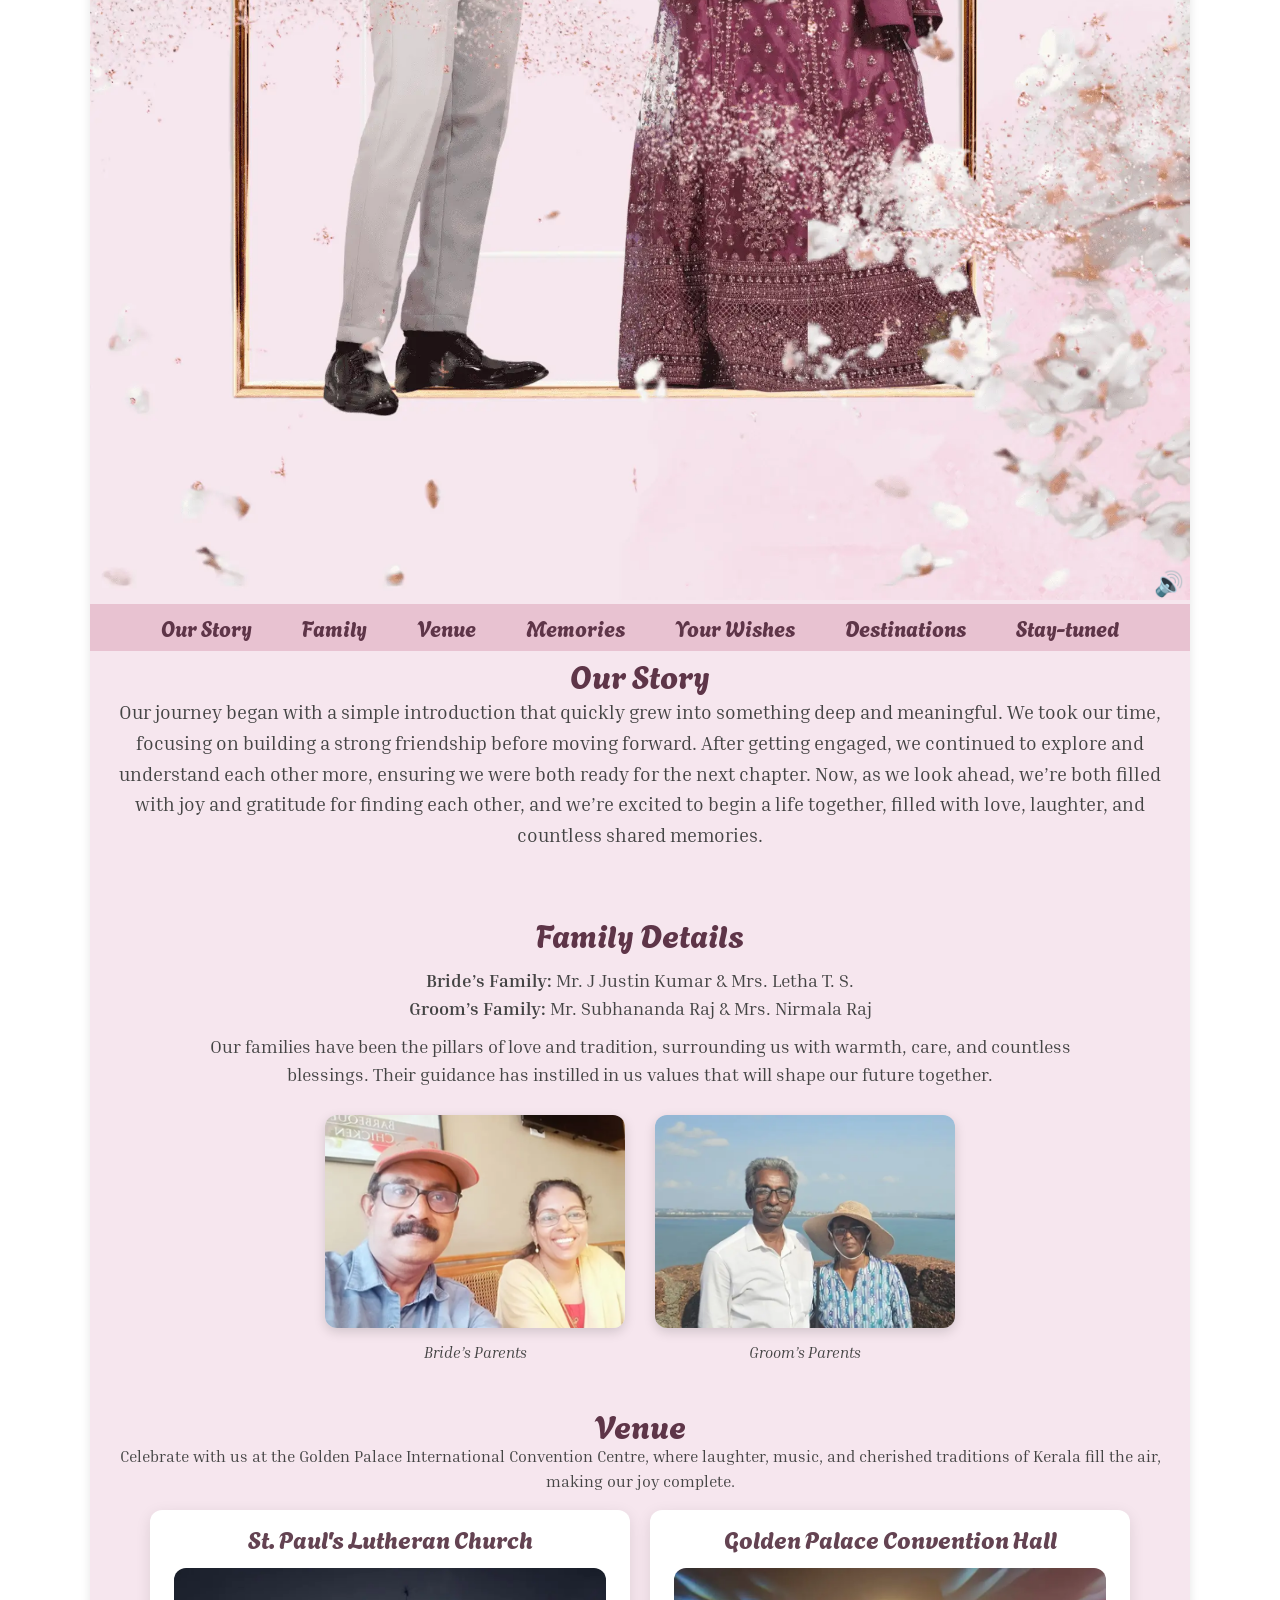
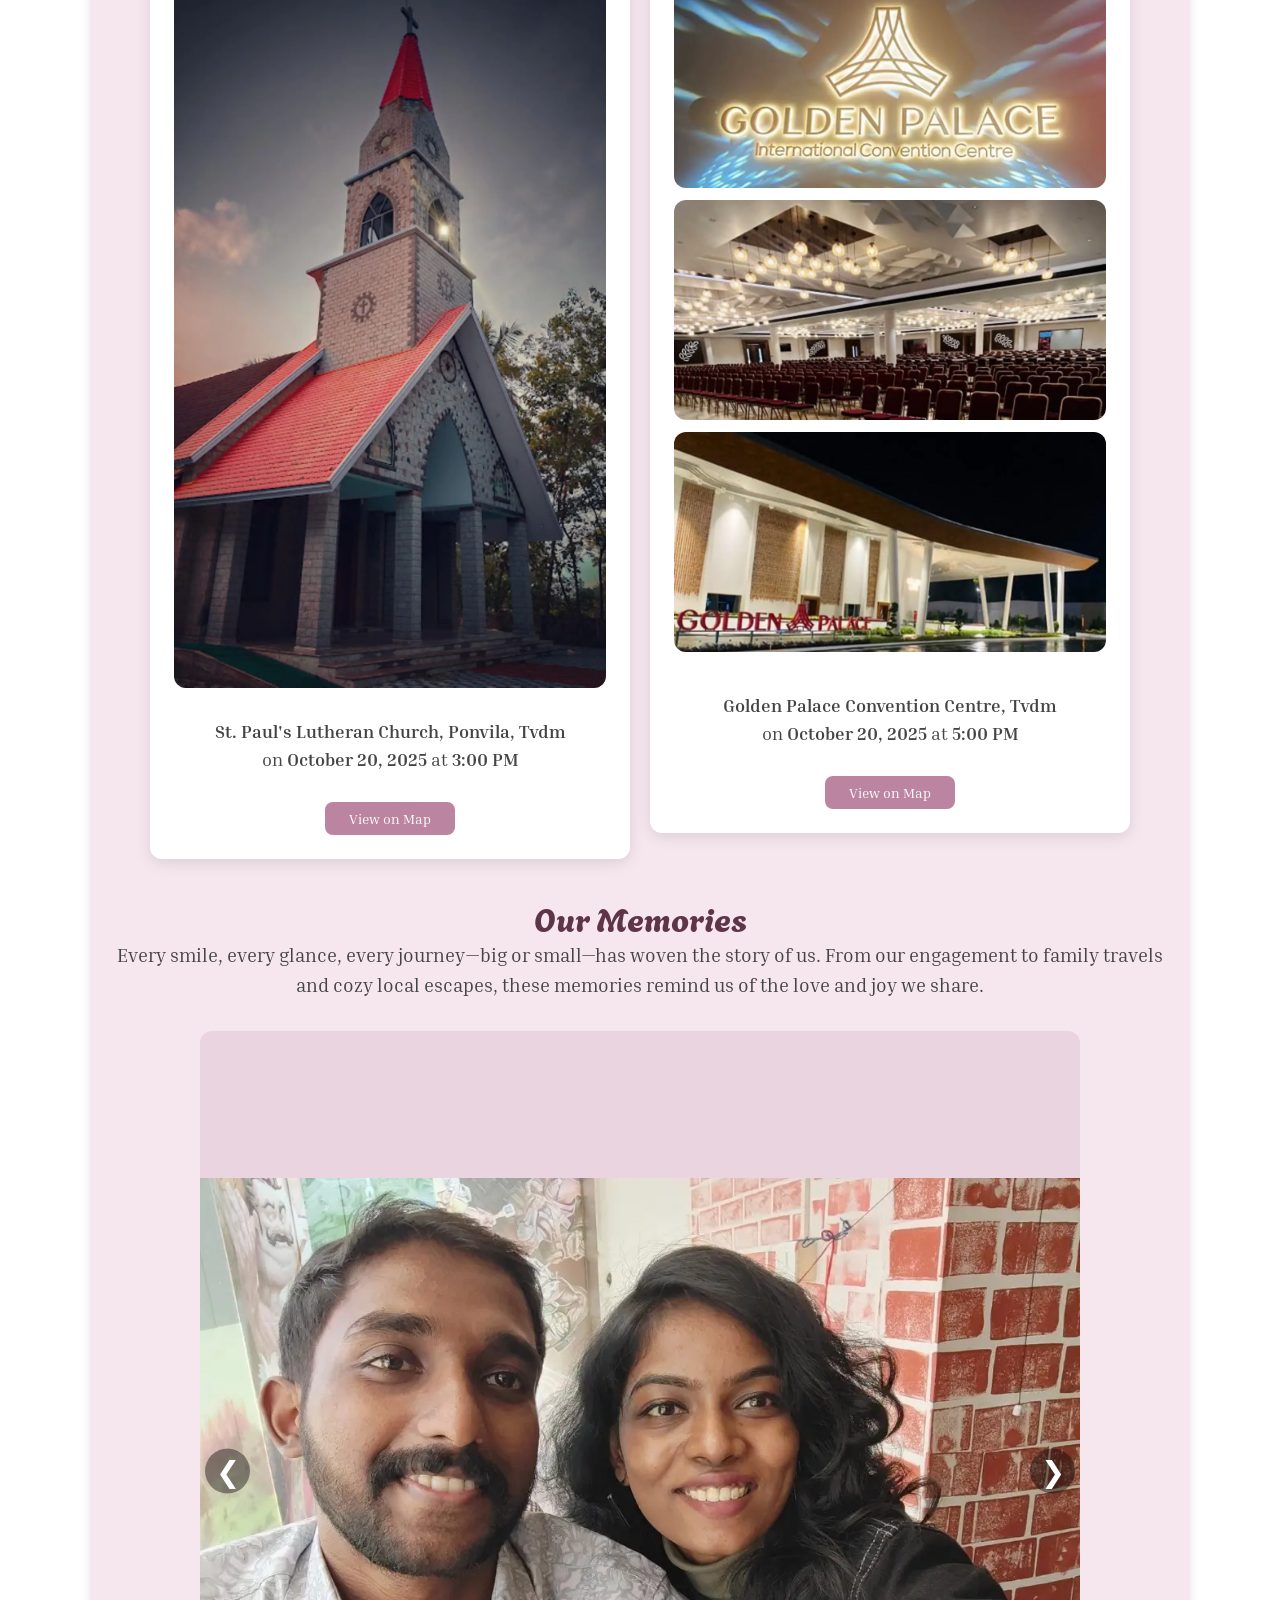
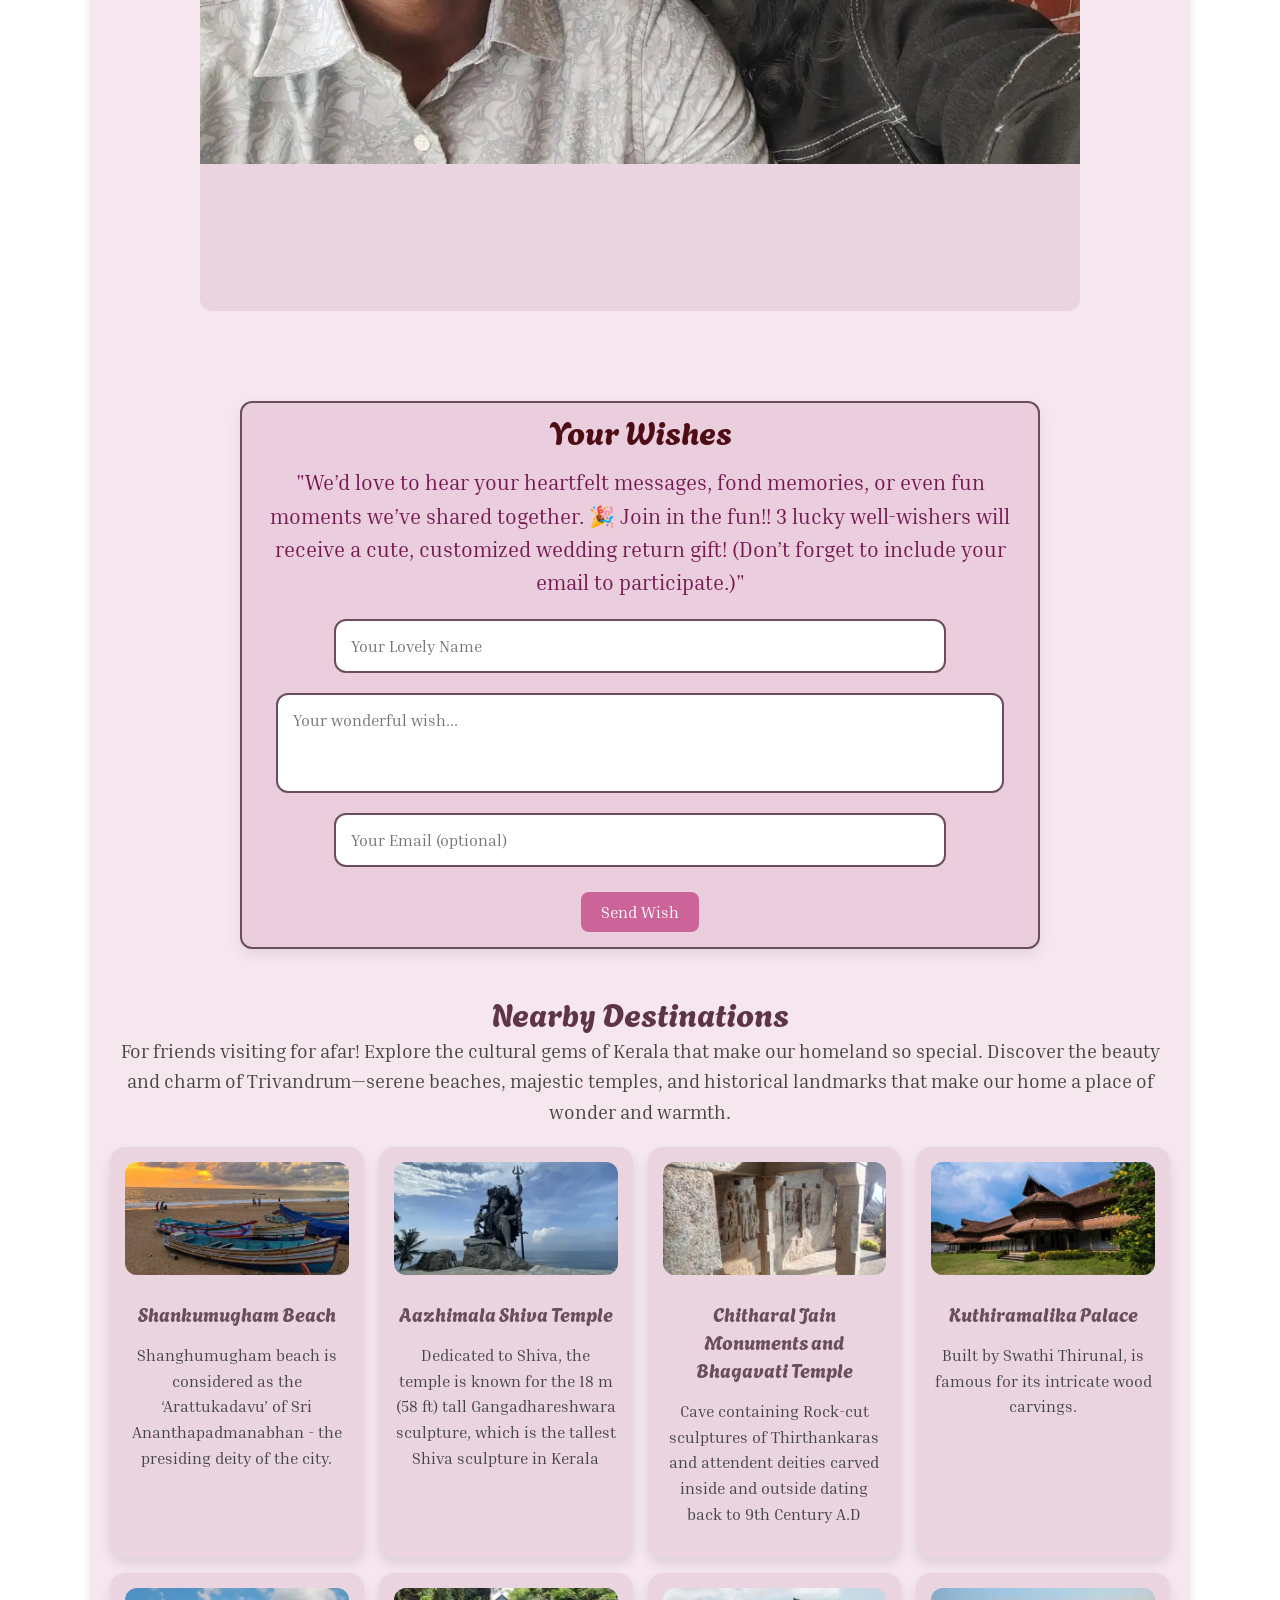
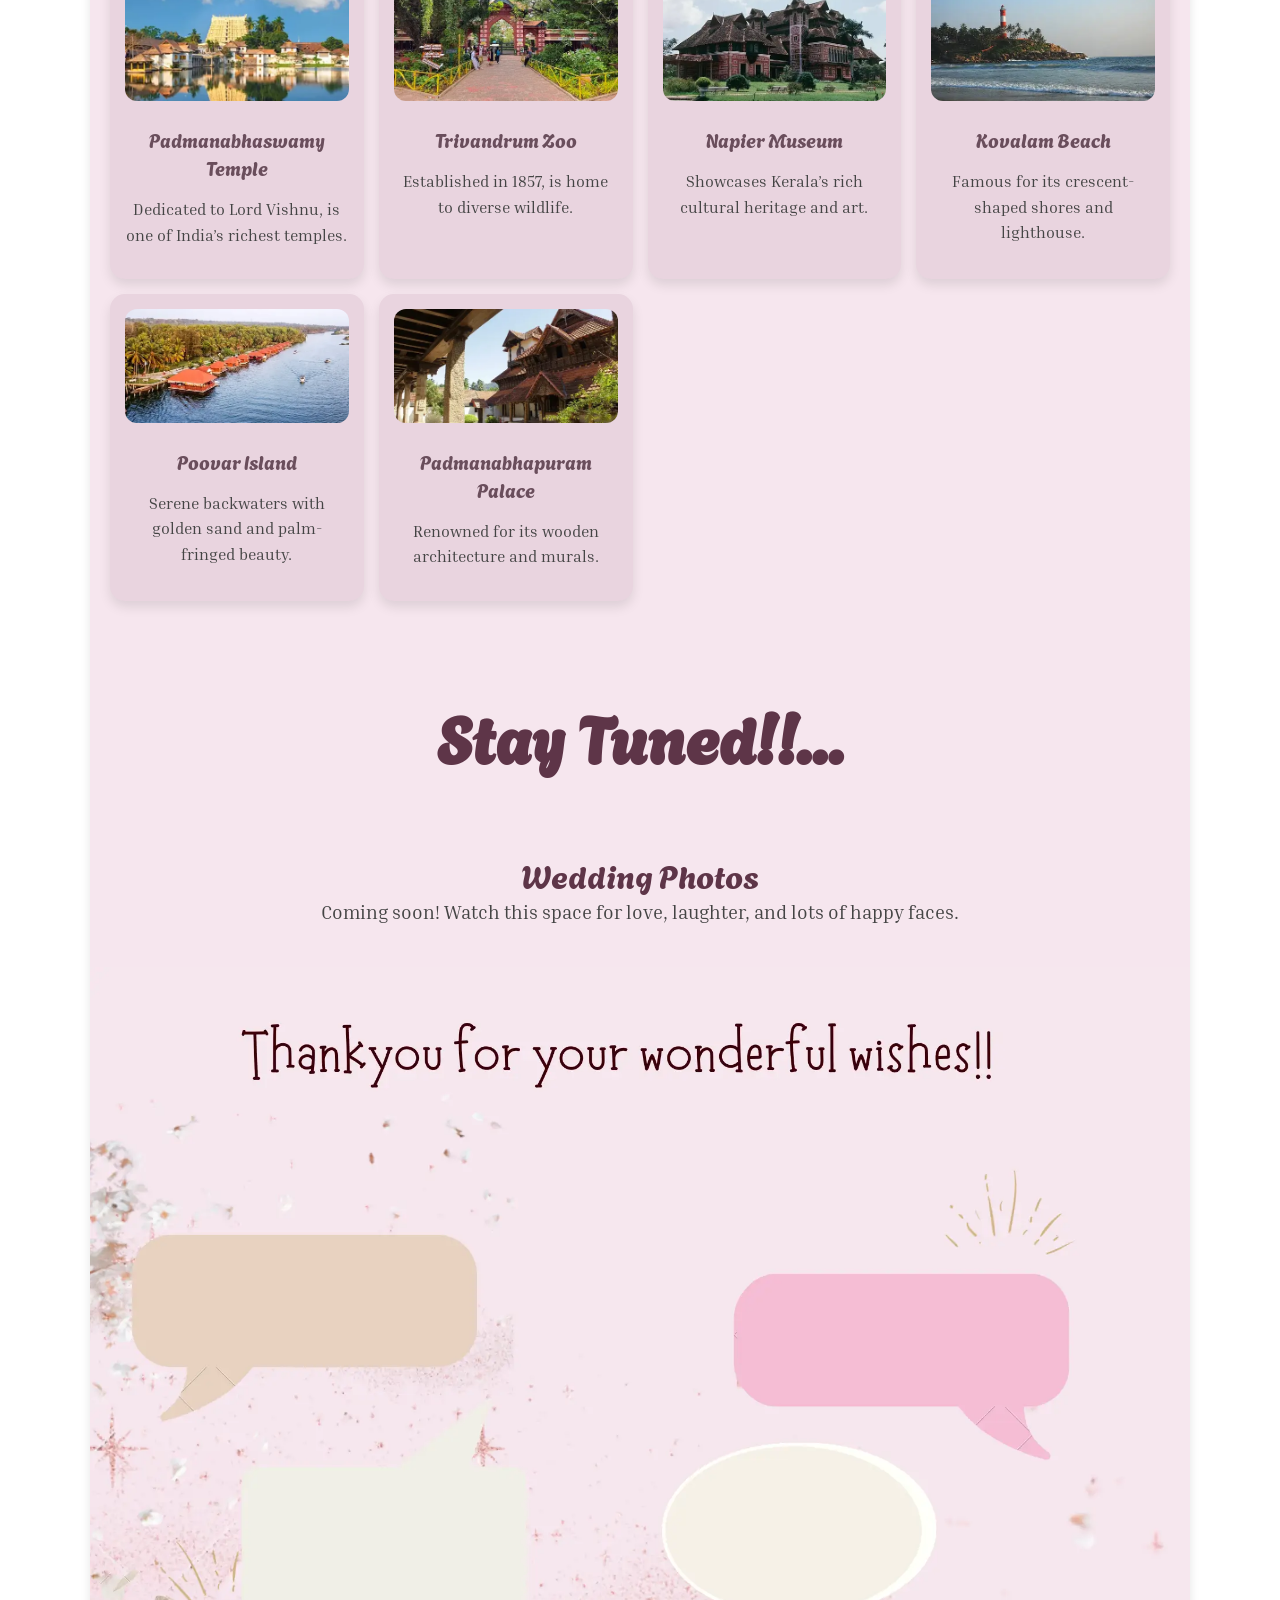
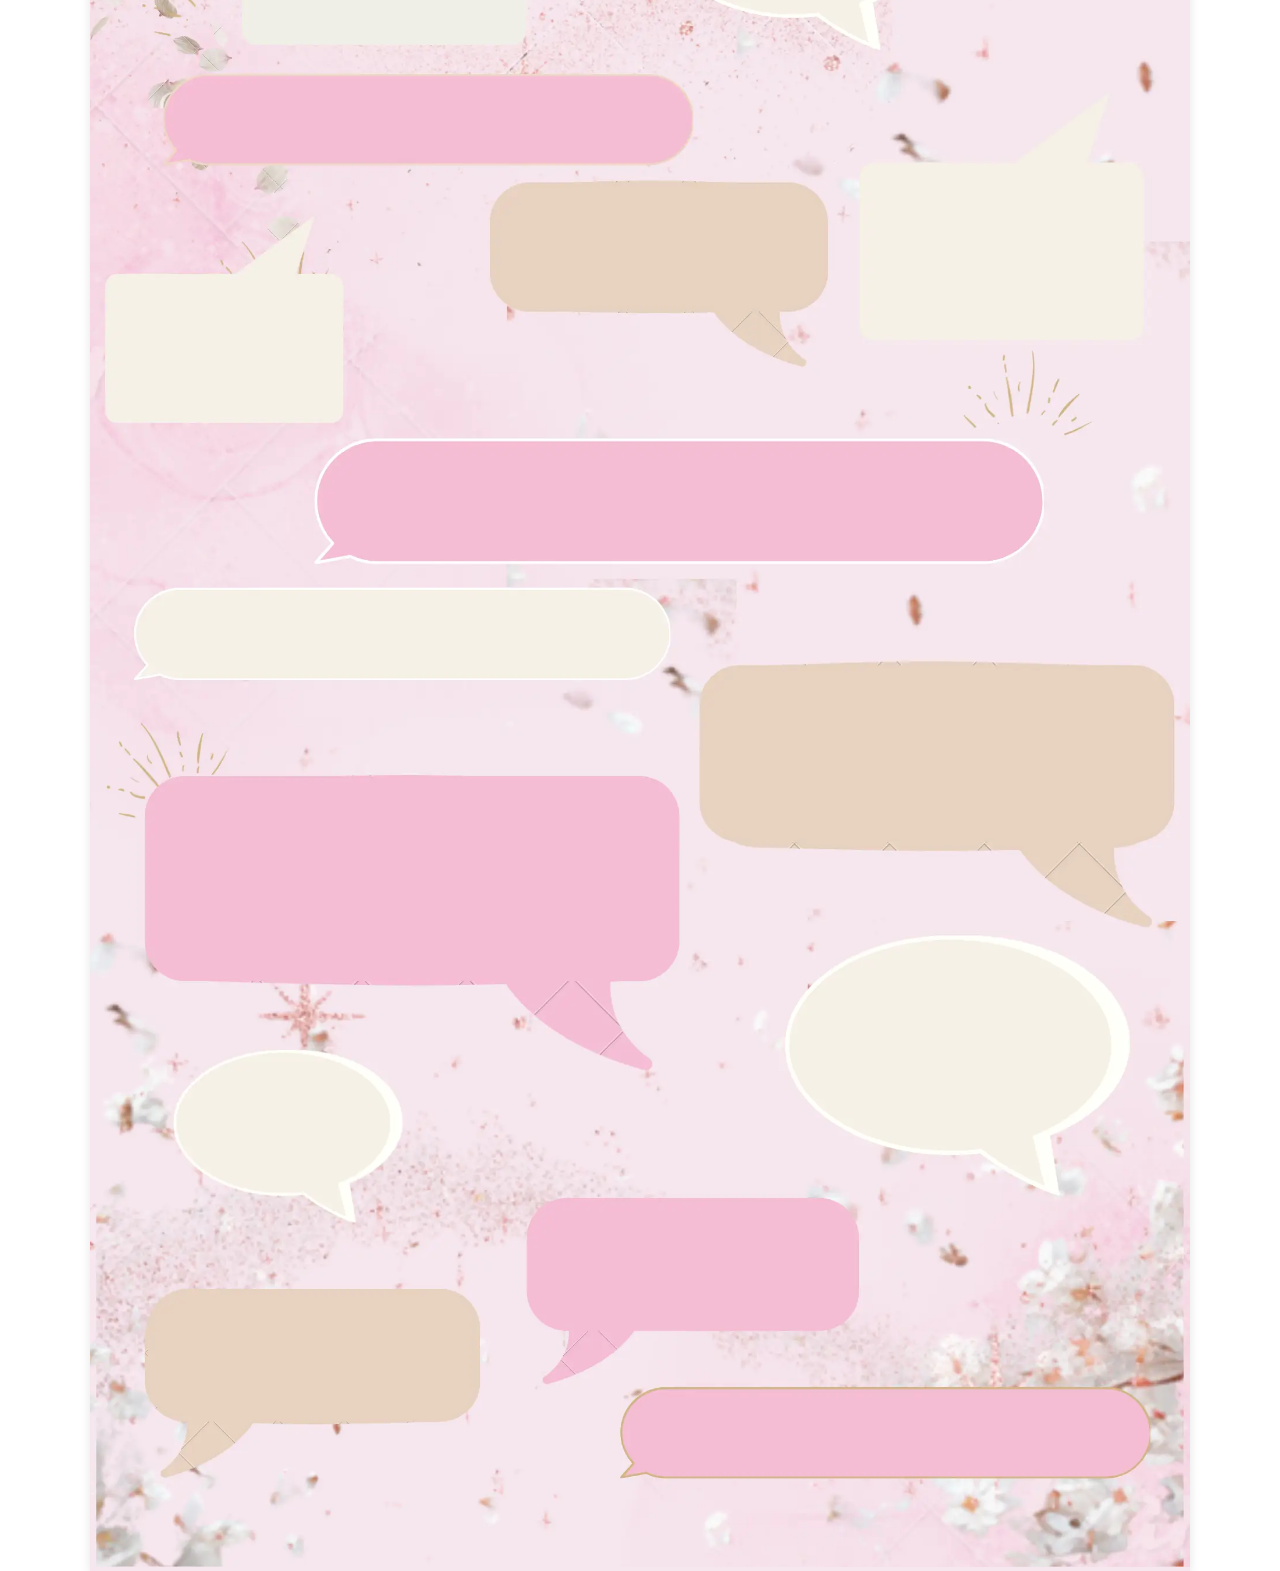
==== commit db9f93d6: "final polished commit" ====
--- a/index.html
+++ b/index.html
@@ -8,8 +8,7 @@
     Akshaya & Anand - Wedding Invitation
   </title>
 <link rel="icon" type="image/png" href="Webpage pics/A_Icon.webp">
-<link href="https://fonts.googleapis.com/css2?family=Agbalumo&display=swap" rel="stylesheet">
-<link href="https://fonts.googleapis.com/css2?family=Inria+Serif:wght@400;700&display=swap" rel="stylesheet">
+<link href="https://fonts.googleapis.com/css2?family=Agbalumo&family=Inria+Serif:wght@400;700&display=swap" rel="stylesheet">
 
 </head>
 
@@ -257,11 +256,14 @@
 
   <section id="Wishes" class="wishes-section">
   <h2>Your Wishes</h2>
-  <p class="venue-details">
-    Feel free to share your heartfelt messages or thoughts or even some fun moments we had together. We look forward to celebrating our special day with your love and presence. </p>
+  <p class="wish-details">
+"We’d love to hear your heartfelt messages, fond memories, or even fun moments we’ve shared together. 🎉
+Join in the fun!! 3 lucky well-wishers will receive a cute, customized wedding return gift! (Don’t forget to include your email to participate.)"</p>
     <form id="wishForm">
     <input type="text" name="name" id="name" placeholder="Your Lovely Name" required />
-    <textarea name="message" id="message" placeholder="Your message..." class="auto-expand" required></textarea>
+    <textarea type ="textbox" name="message" id="message" placeholder="Your wonderful wish..." class="auto-expand" required></textarea>
+    <input type="text" name="email" id="email" placeholder="Your Email (optional)" />
+
     <button type="submit">Send Wish</button>
   </form>
   </section>
@@ -348,7 +350,7 @@
   
   <section id="Wedding-pics">
   <h2>Wedding Photos</h2>
-  <p>Reserved for our wedding photos — coming soon! Watch this space for love, laughter, and lots of happy faces.</p>
+  <p>Coming soon! Watch this space for love, laughter, and lots of happy faces.</p>
   <!-- <div class="carousel memories-carousel">
     <div class="carousel-track">       -->
       <!-- Photo 1 -->
@@ -369,6 +371,7 @@
   </footer>
   </div>
 
+<script src="https://accounts.google.com/gsi/client" async defer></script>
 <script src="script.js"></script>
 </body>
 </html>
--- a/style.css
+++ b/style.css
@@ -646,7 +646,8 @@
   font-family: 'Agbalumo', cursive;
   font-size: 2rem;
   color: #4e0d15;
-  margin-bottom: 30px;  /* space below heading */
+  margin-top: -6px;  /* space below heading */
+  margin-bottom: -5px;  /* space below heading */
   line-height: 1.2;
 }
 
@@ -656,6 +657,23 @@
   align-items: center;
   gap: 15px;            /* space between textarea and button */
   margin-top: 15px;
+}
+
+.wishes-section {
+  width: 90%;
+  padding: 15px;
+  font-size: 1.1rem;
+  border: 2px solid #6a4e5c; /* match Name/Message border */ 
+  border-radius: 12px;         /* same as other inputs */
+  outline: none;
+  box-sizing: border-box;
+}
+
+.wish-details {
+  font-size: 1.3rem;
+  line-height: 1.6;
+  margin-bottom: auto; /* pushes venue-info down */
+  color: #751850;  
 }
 
 #wishInput {
@@ -672,7 +690,8 @@
 #wishForm button:hover {
   transform: translateY(-2px);
   box-shadow: 0 6px 12px rgba(0,0,0,0.15);
-  background-color: #6a4e5c;
+  background-color: #bb2e75;
+  border: 2px solid #c284b3;
 }
 
 .wish-list {
@@ -688,7 +707,7 @@
 #wishForm input {
   padding: 10px;
   margin: 5px;
-  width: 45%;
+  width: 80%;
   font-size: 1rem;
   border-radius: 8px;
   border: 1px solid #ccc;
@@ -700,7 +719,7 @@
   font-size: 1rem;
   border-radius: 8px;
   border: none;
-  background-color: #bb84a0; 
+  background-color: #cc6399; 
   color: white;
   cursor: pointer;
   margin-top: 5px;
@@ -754,6 +773,38 @@
   transform: translateY(0); /* soft slide-up */
 }
 
+#wishForm input[type="text"]{
+  padding: 15px;
+  font-size: 1rem;
+  border: 2px solid #6a4e5c; /* match Name/Message border */ 
+  border-radius: 12px;         /* same as other inputs */
+  outline: none;
+  box-sizing: border-box;
+  font-family: 'Inria Serif', serif;
+}
+
+#wishForm textarea[type="textbox"]{
+  width: 95%;
+  padding: 15px;
+  font-size: 1rem;
+  border: 2px solid #6a4e5c; /* match Name/Message border */ 
+  border-radius: 12px;         /* same as other inputs */
+  outline: none;
+  box-sizing: border-box;
+  font-family: 'Inria Serif', serif;
+}
+
+/* Focus effect */
+#wishForm input[type="text"]:focus {
+  border-color: #a83279;
+  box-shadow: 0 4px 8px rgba(0,0,0,0.1);
+}
+
+#wishForm textarea[type="textbox"]:focus {
+  border-color: #a83279;
+  box-shadow: 0 4px 8px rgba(0,0,0,0.1);
+}
+
 
 /* Destinations */
 .destinations-container h2 {
@@ -807,6 +858,6 @@
 .super-heading {
   font-size: 4rem;   /* ~64px */
   font-weight: bold;
-  font-family: 'agbalumo', sans-serif;
+  font-family: 'Agbalumo', sans-serif;
   color: #5e3548;    
 }
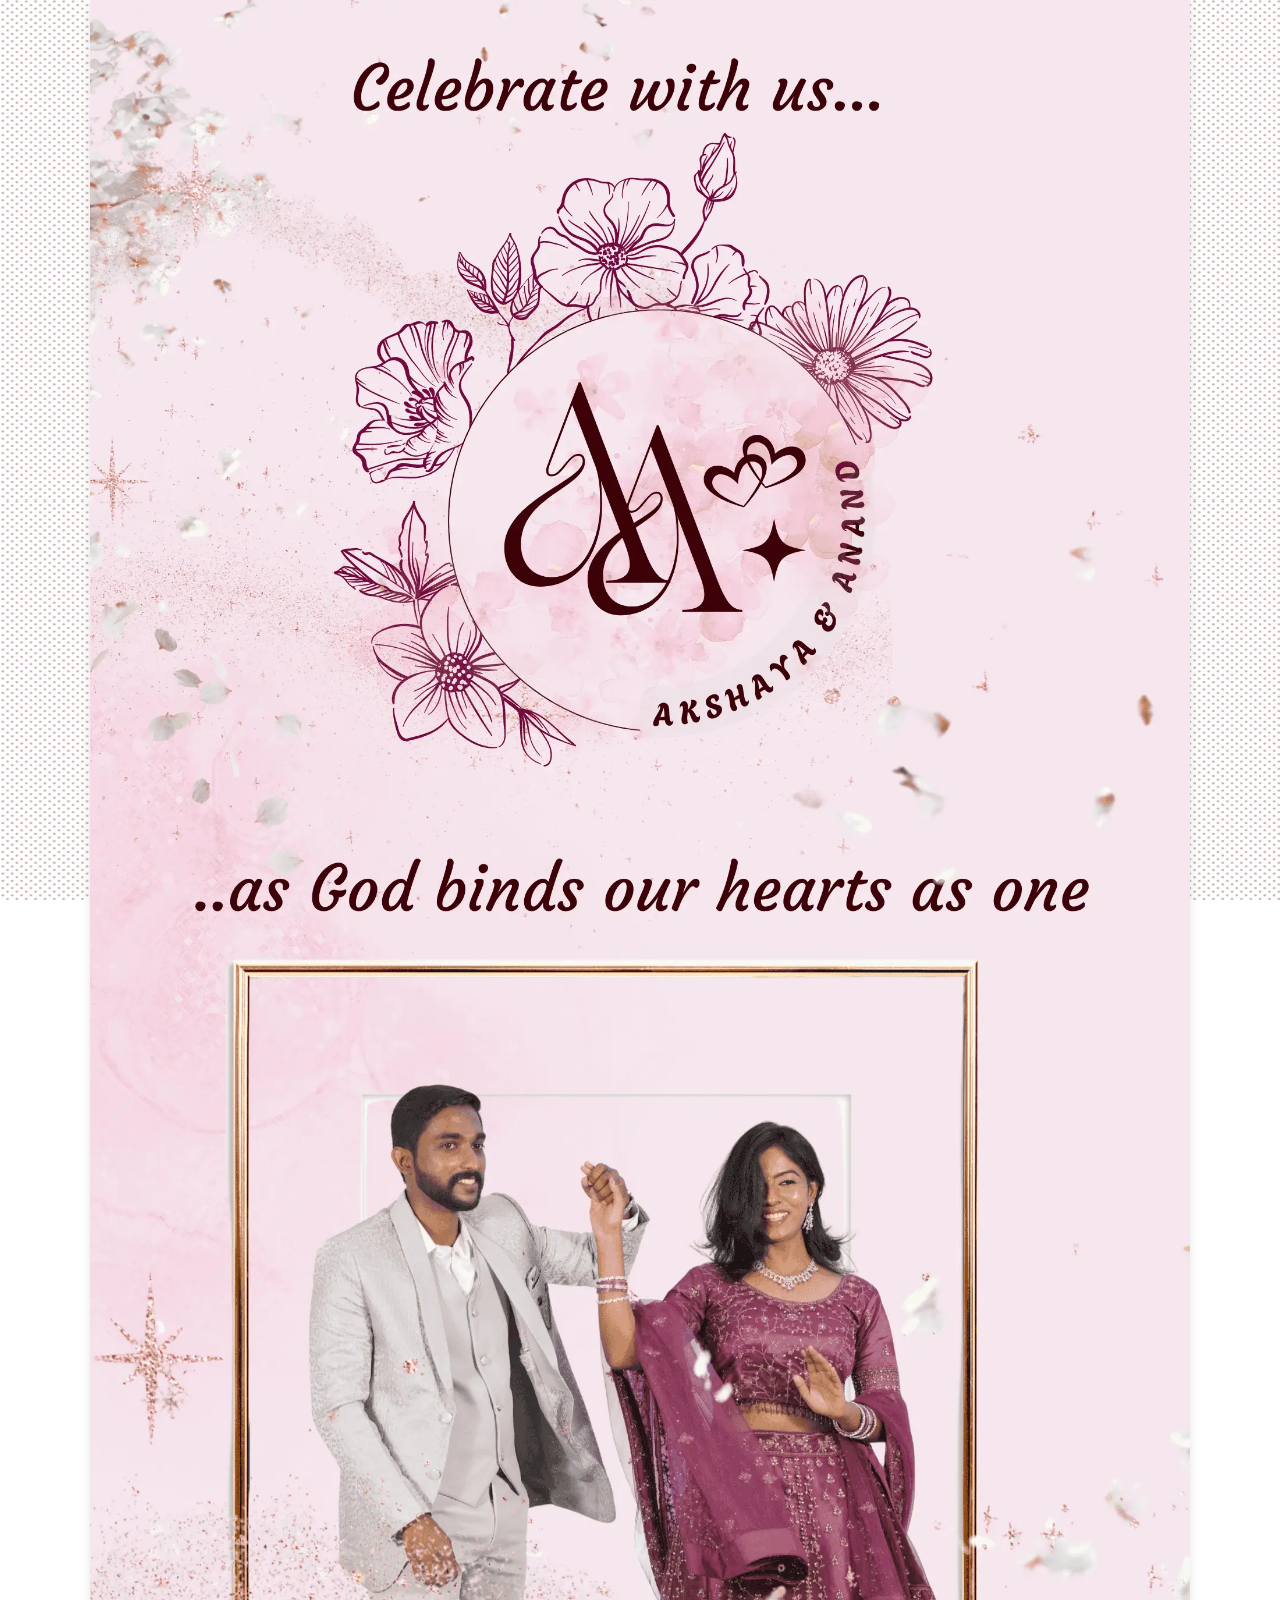
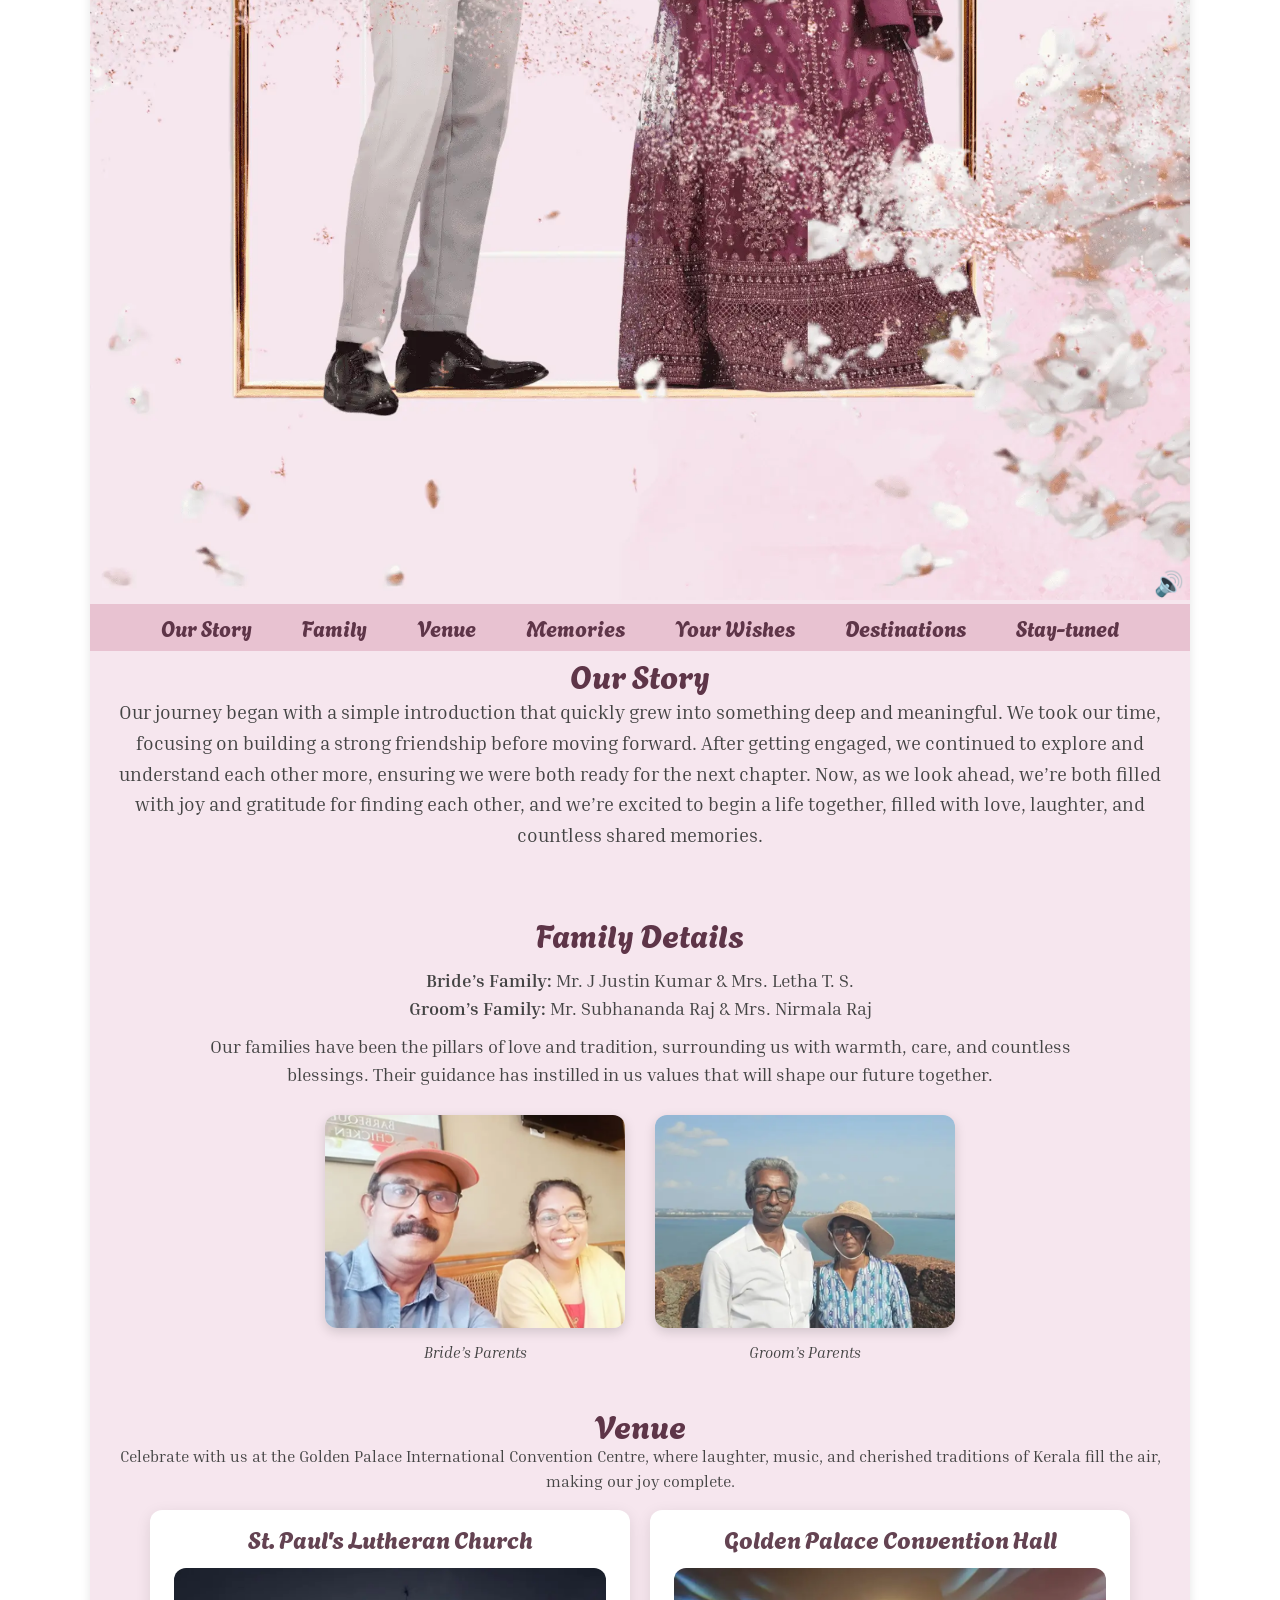
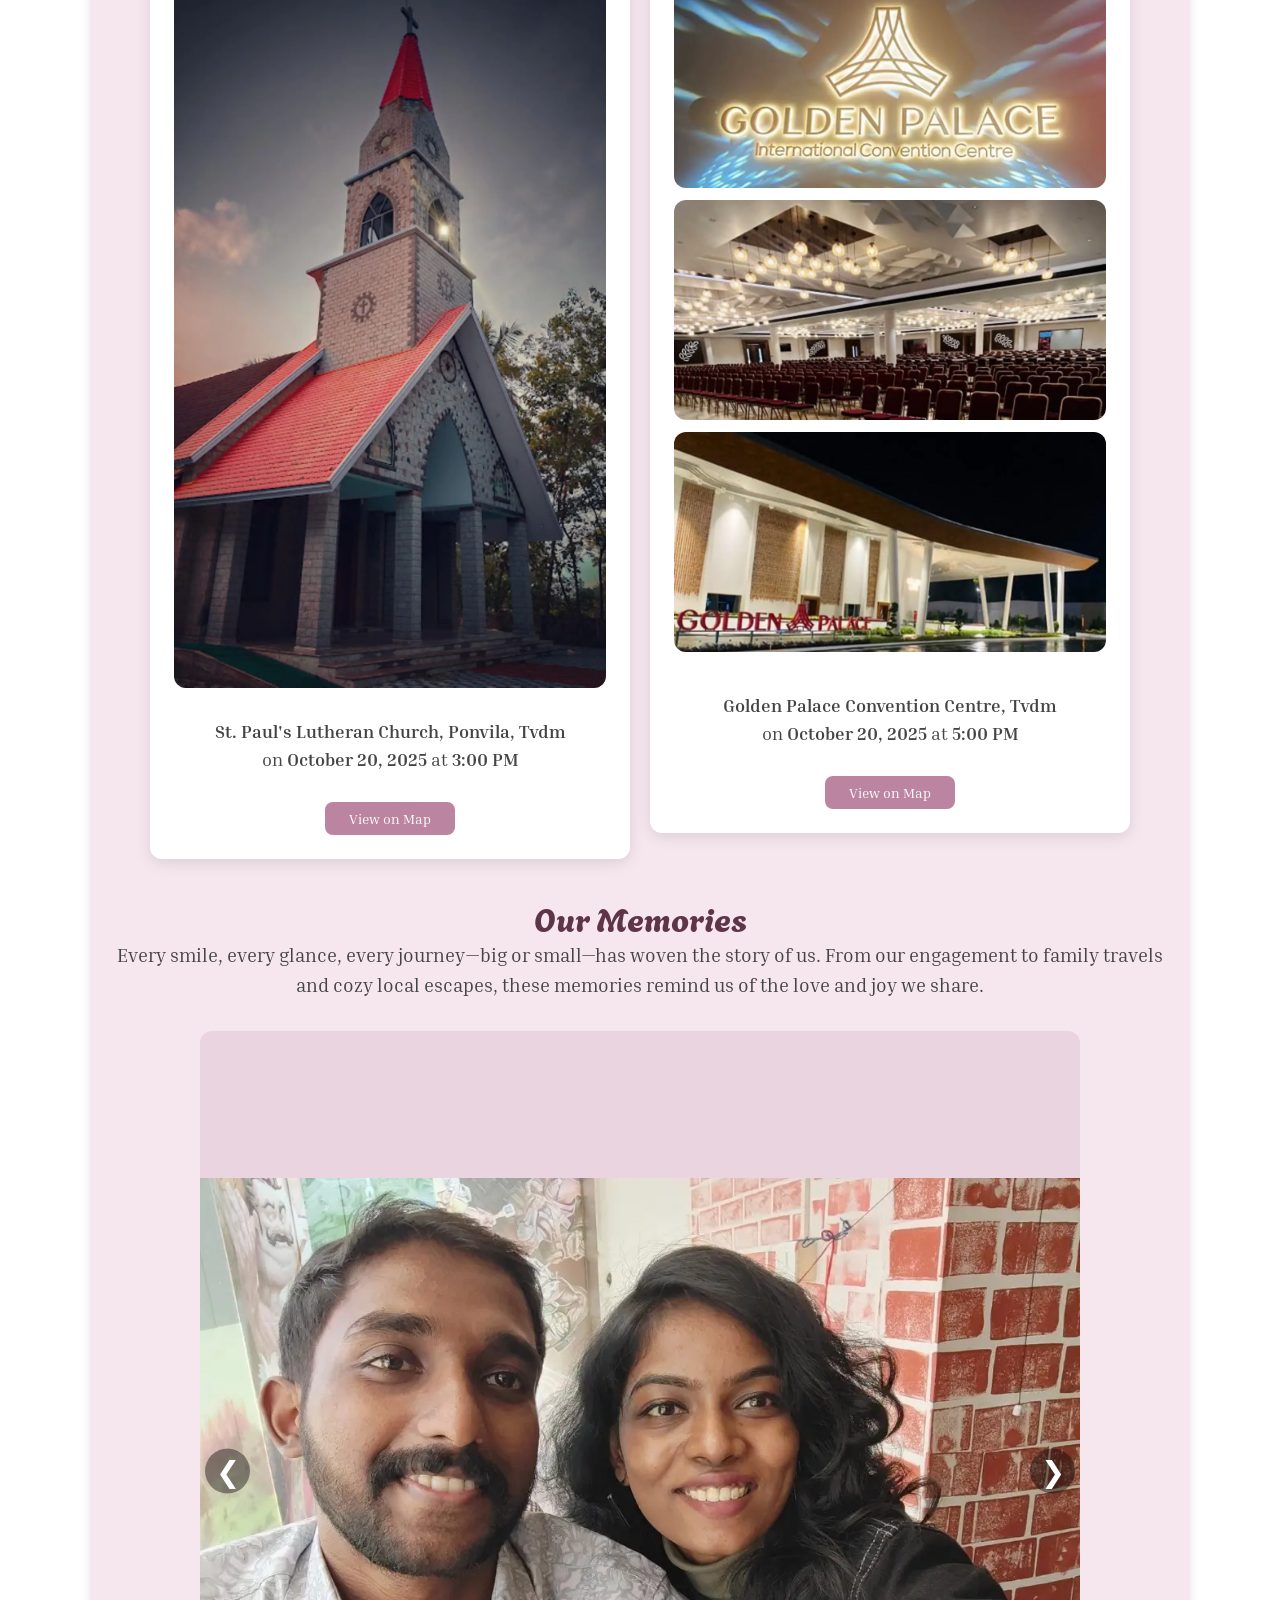
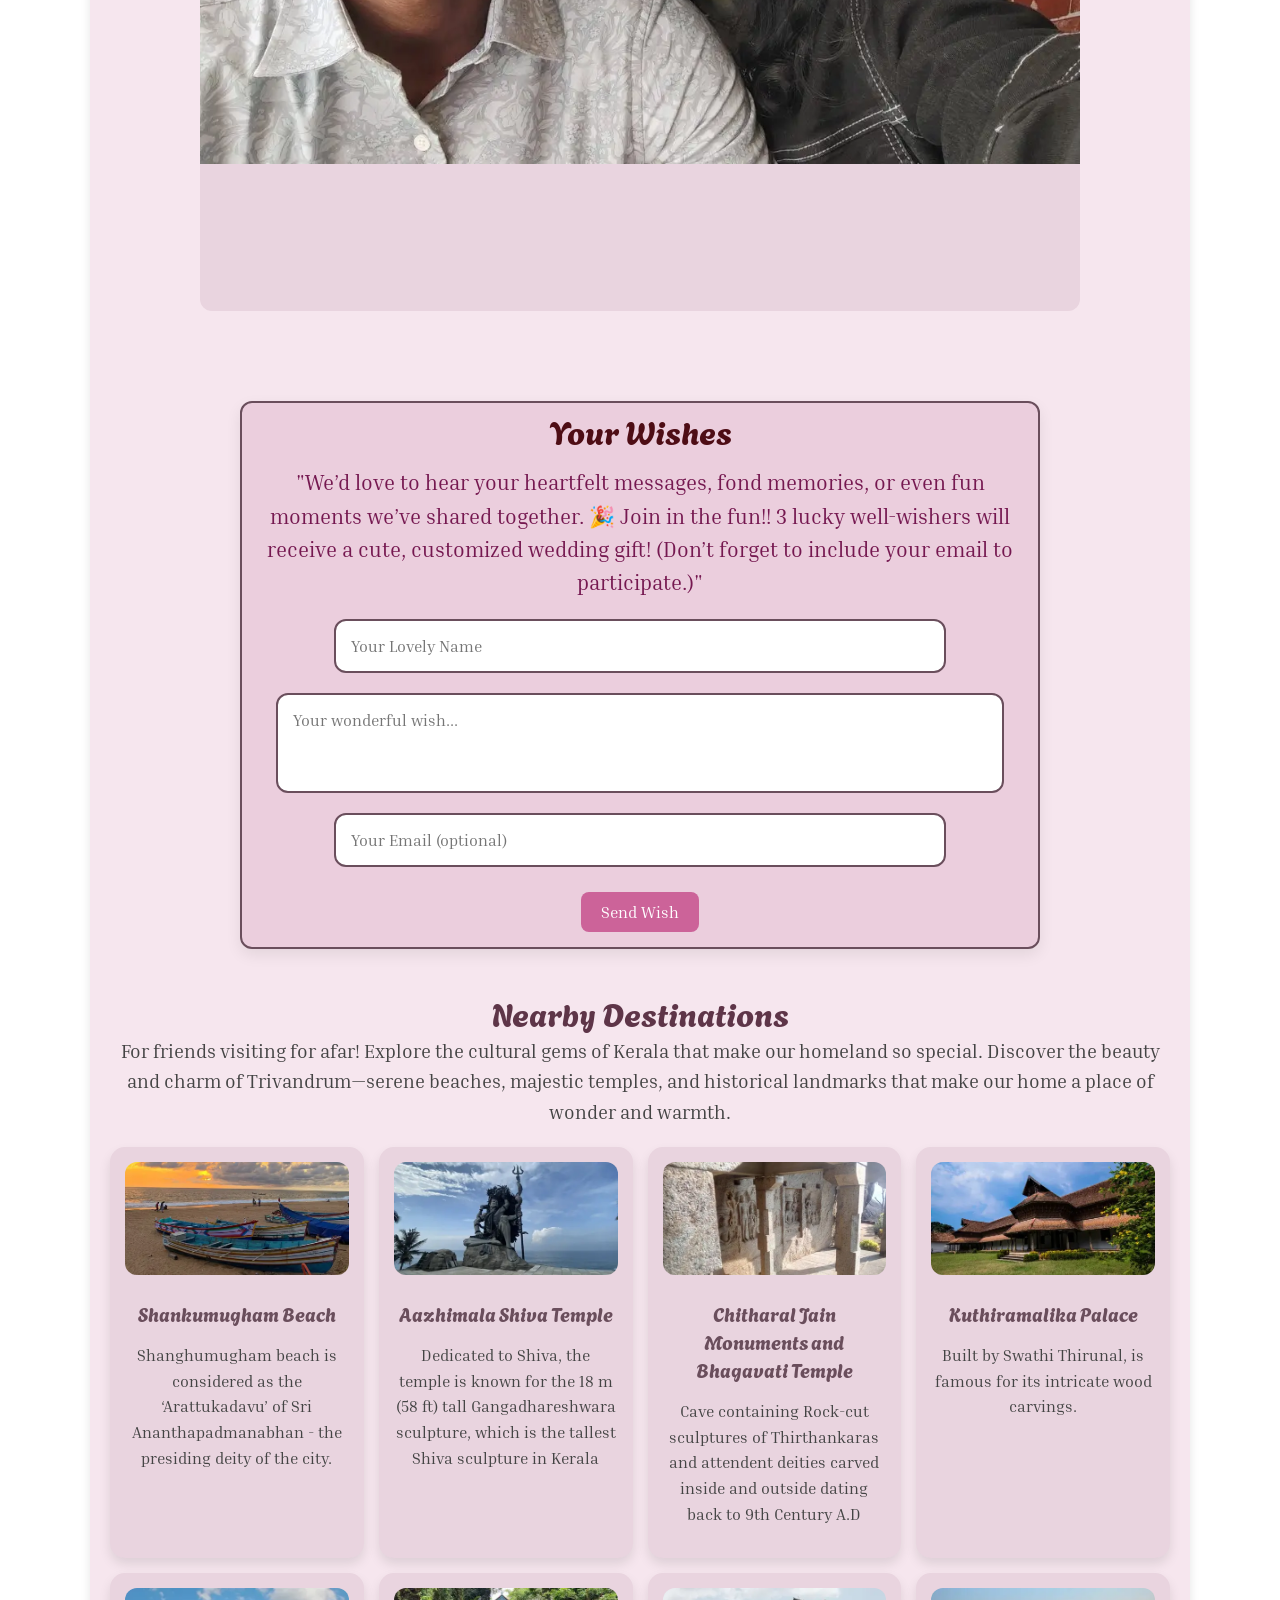
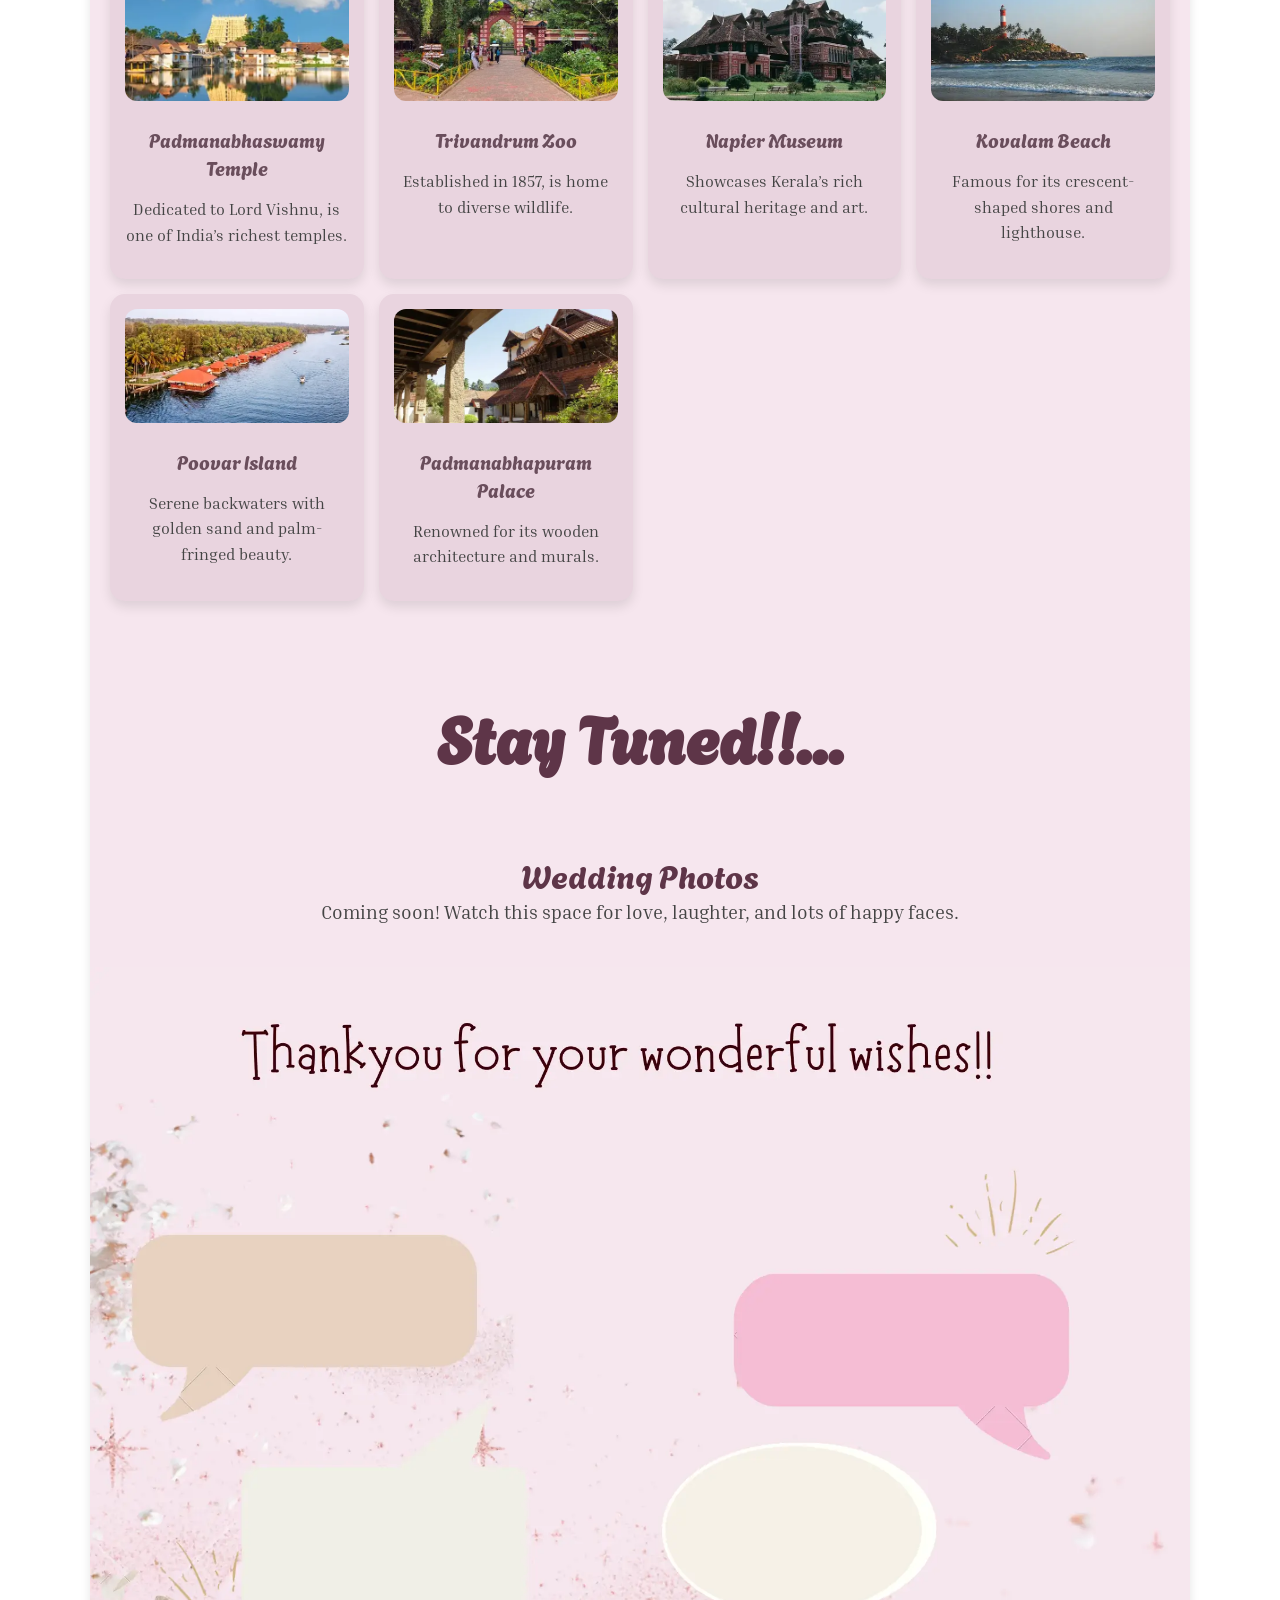
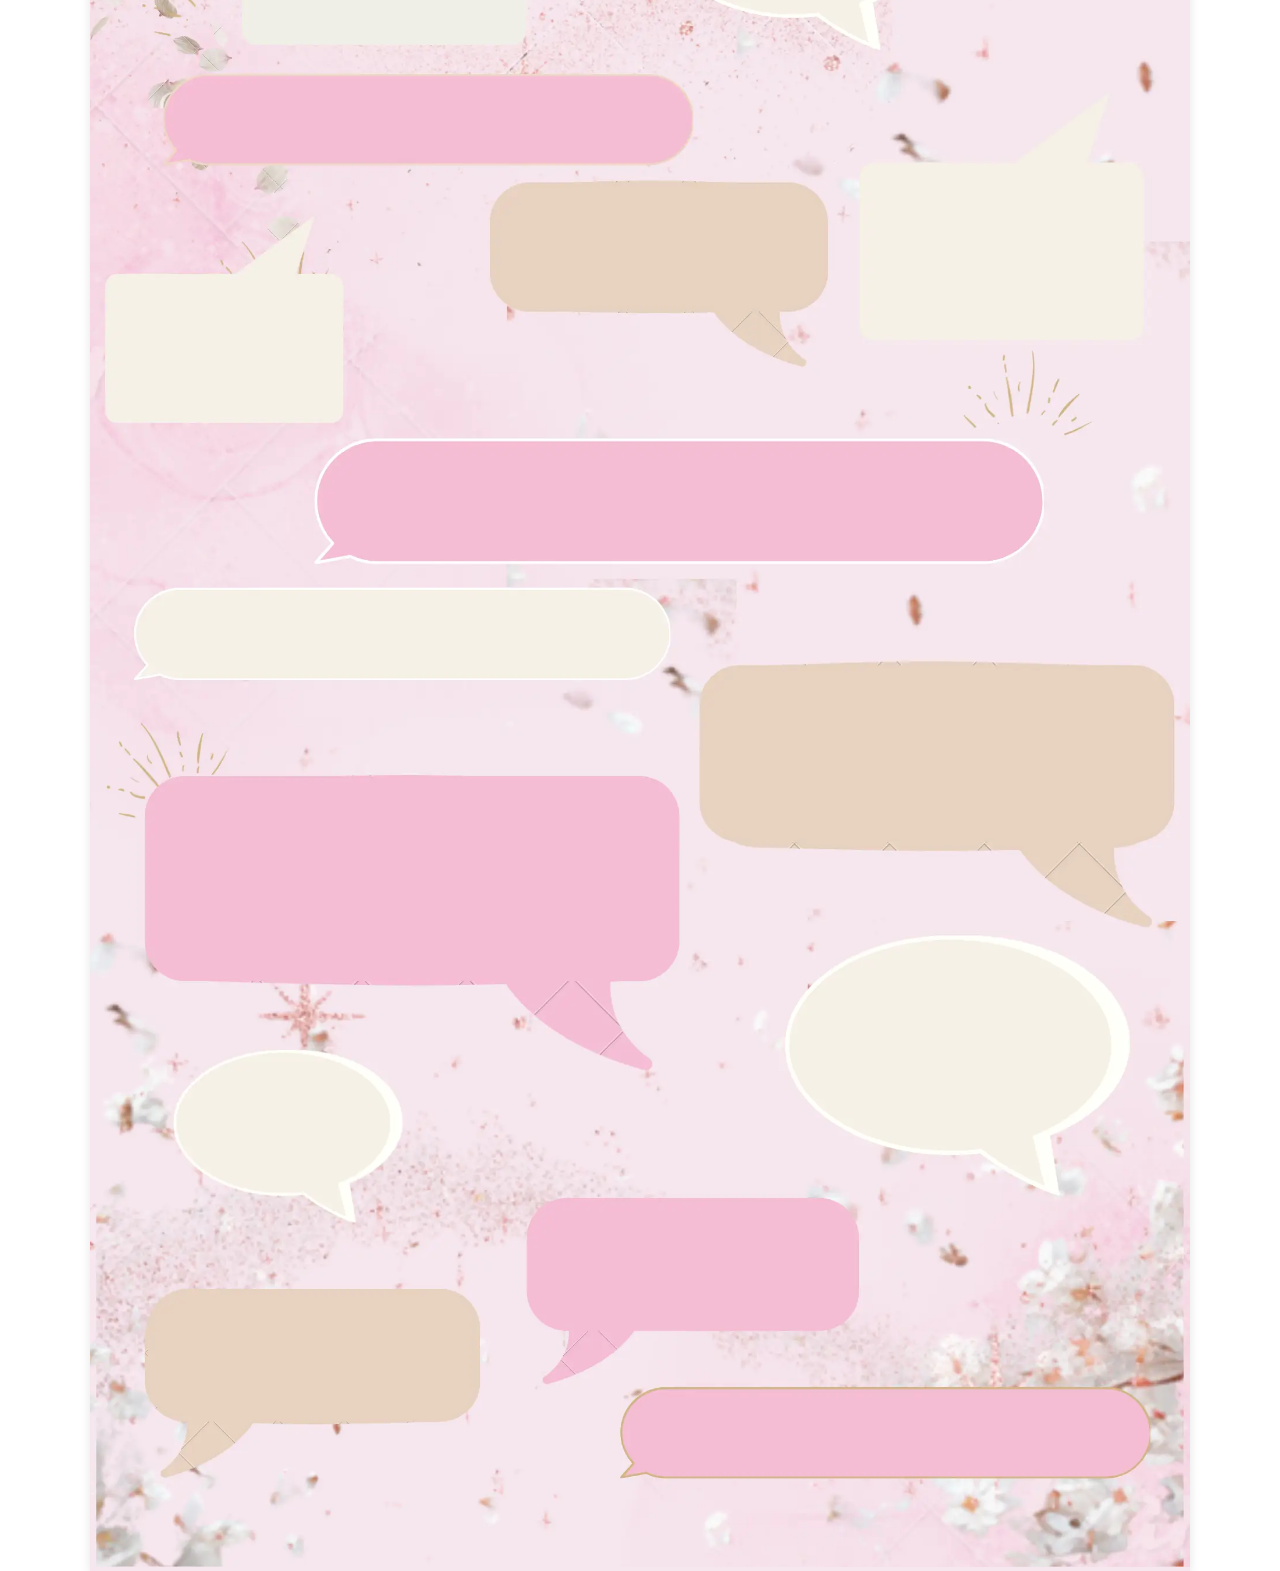
==== commit 7056dab5: "error handled" ====
--- a/index.html
+++ b/index.html
@@ -258,7 +258,7 @@
   <h2>Your Wishes</h2>
   <p class="wish-details">
 "We’d love to hear your heartfelt messages, fond memories, or even fun moments we’ve shared together. 🎉
-Join in the fun!! 3 lucky well-wishers will receive a cute, customized wedding return gift! (Don’t forget to include your email to participate.)"</p>
+Join in the fun!! 3 lucky well-wishers will receive a cute, customized wedding gift! (Don’t forget to include your email to participate.)"</p>
     <form id="wishForm">
     <input type="text" name="name" id="name" placeholder="Your Lovely Name" required />
     <textarea type ="textbox" name="message" id="message" placeholder="Your wonderful wish..." class="auto-expand" required></textarea>
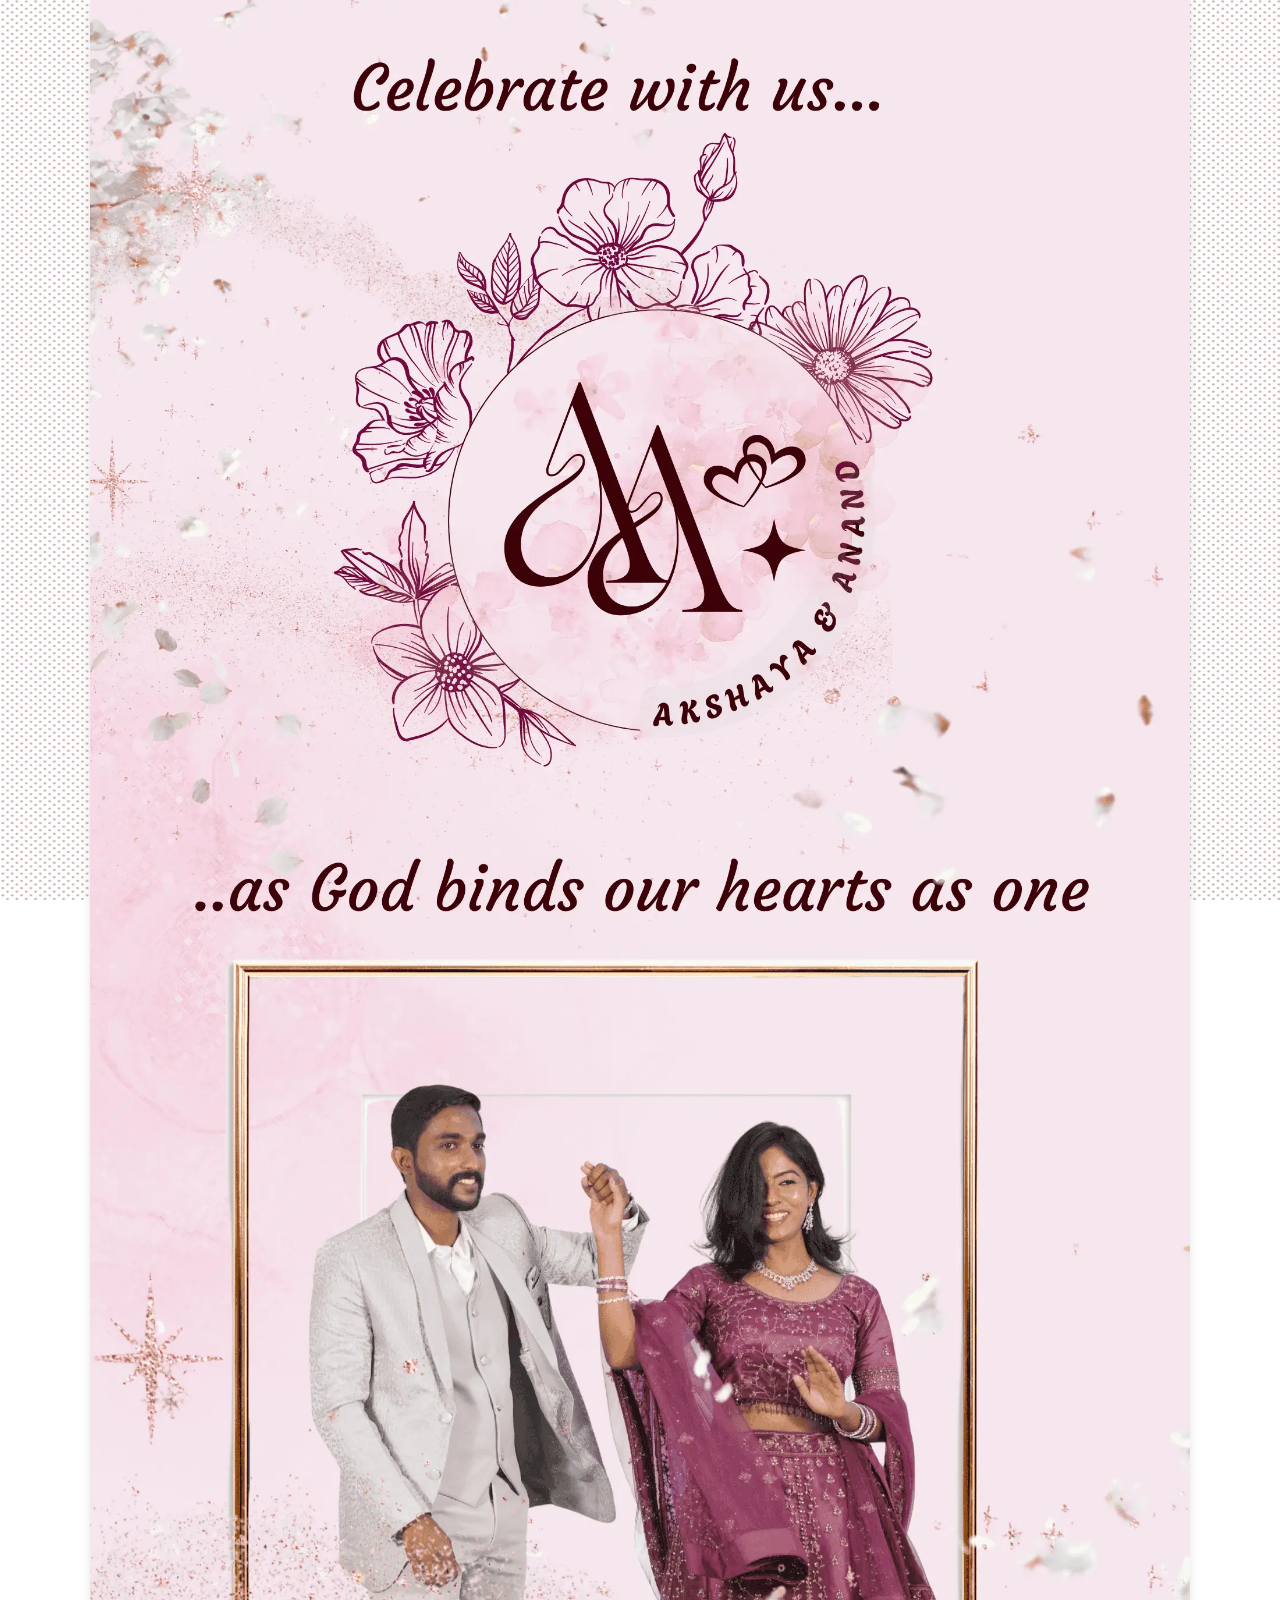
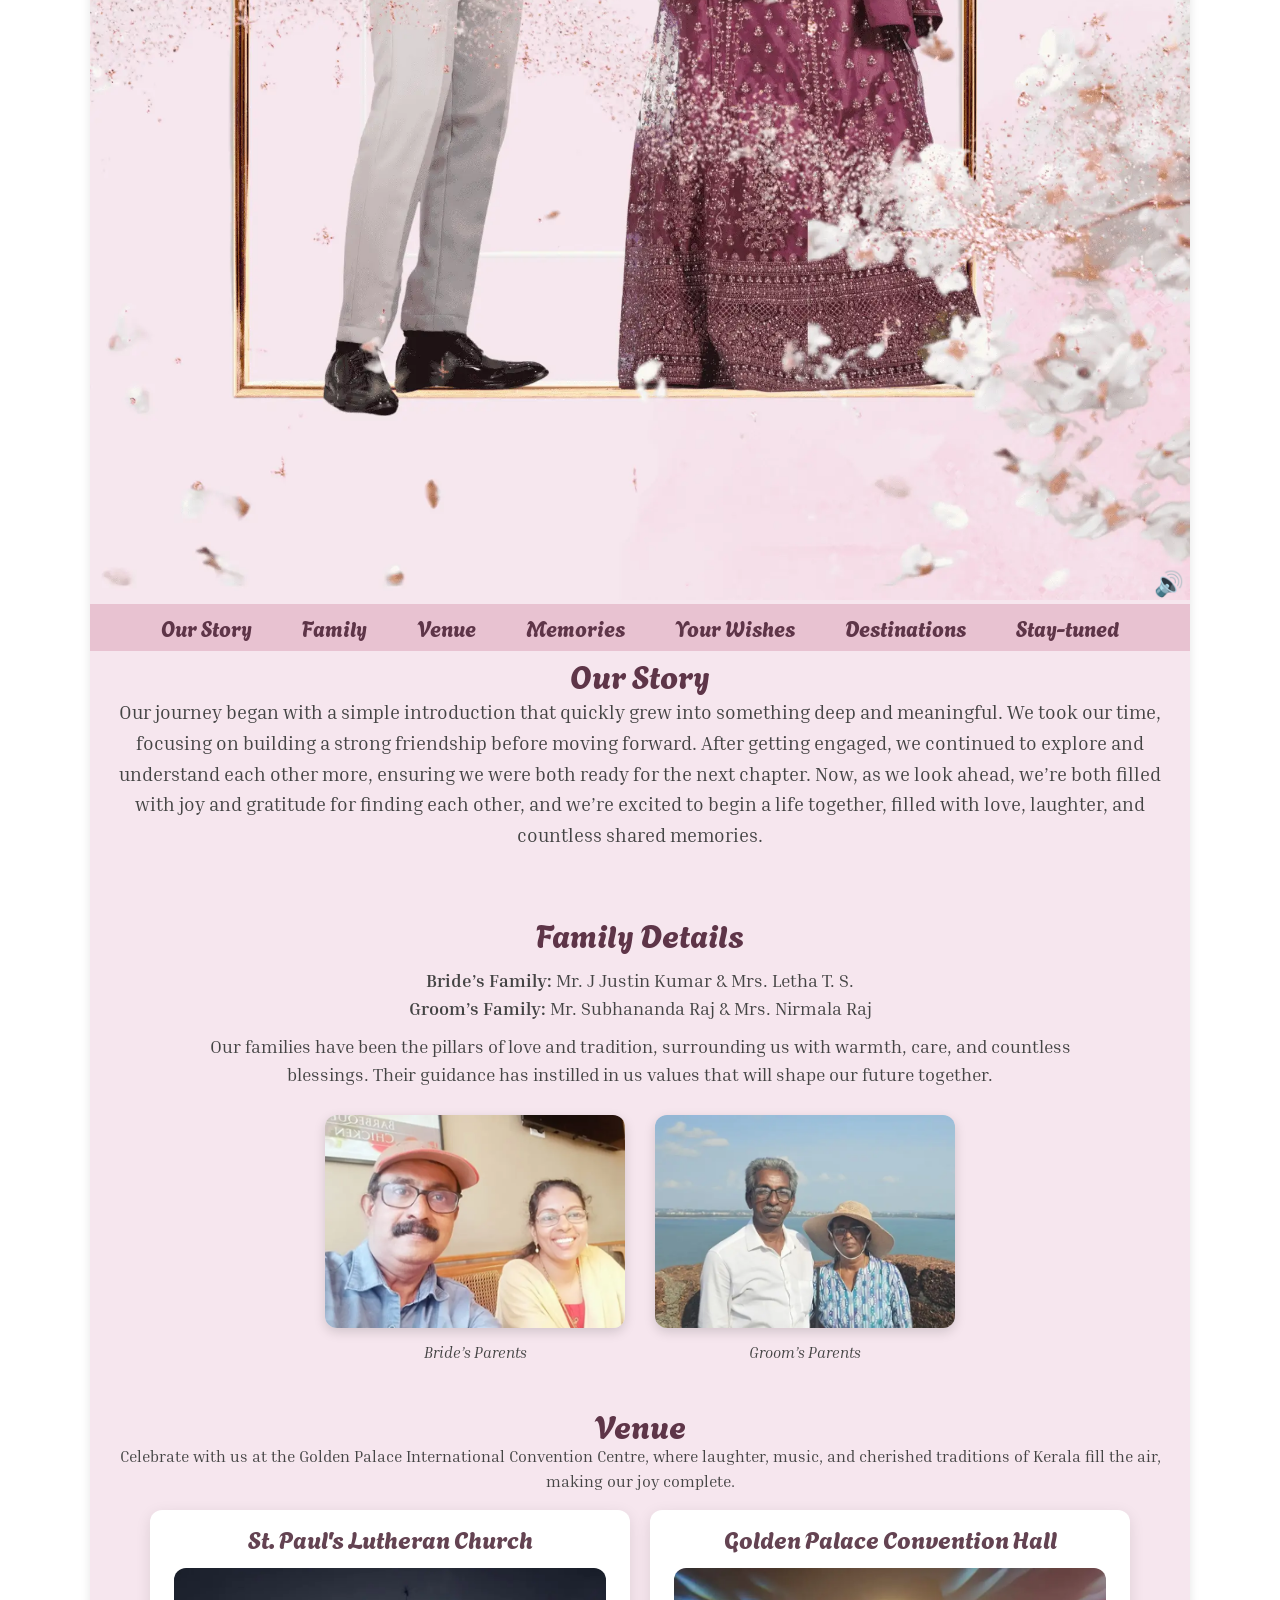
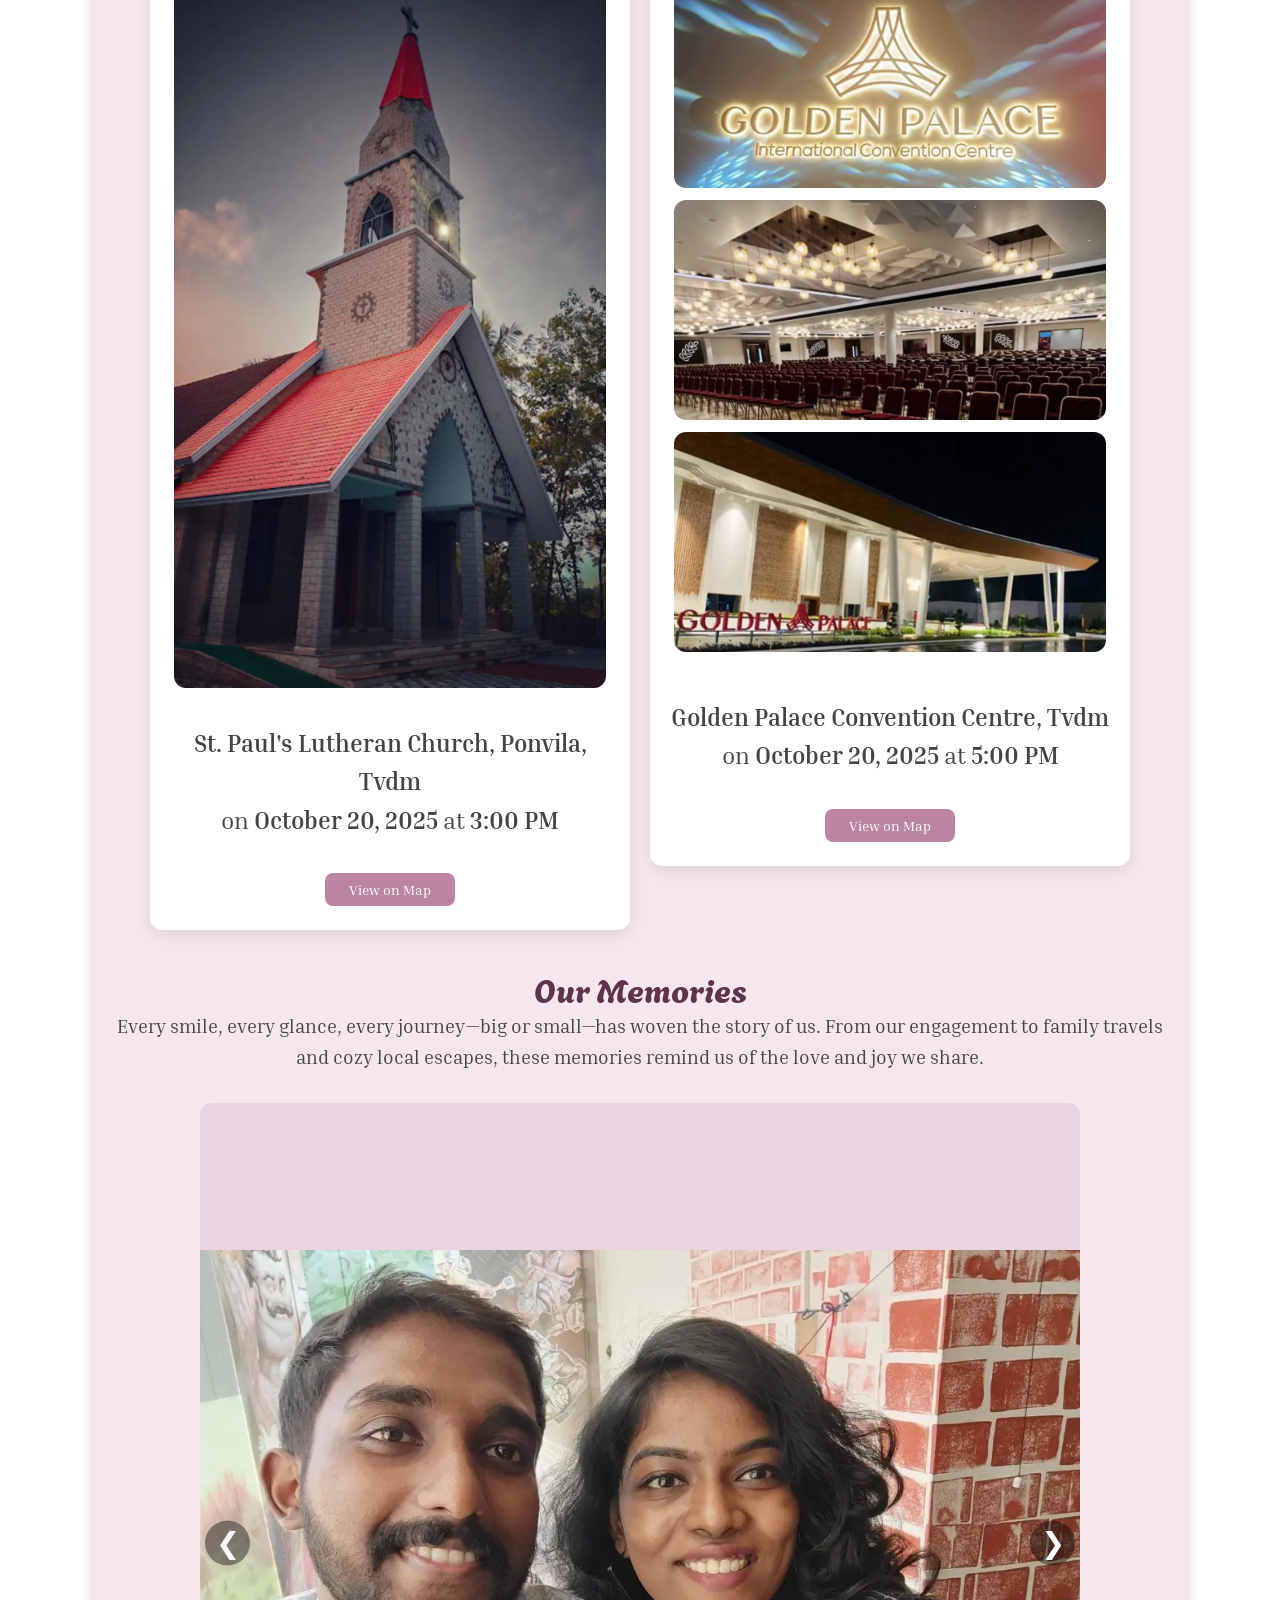
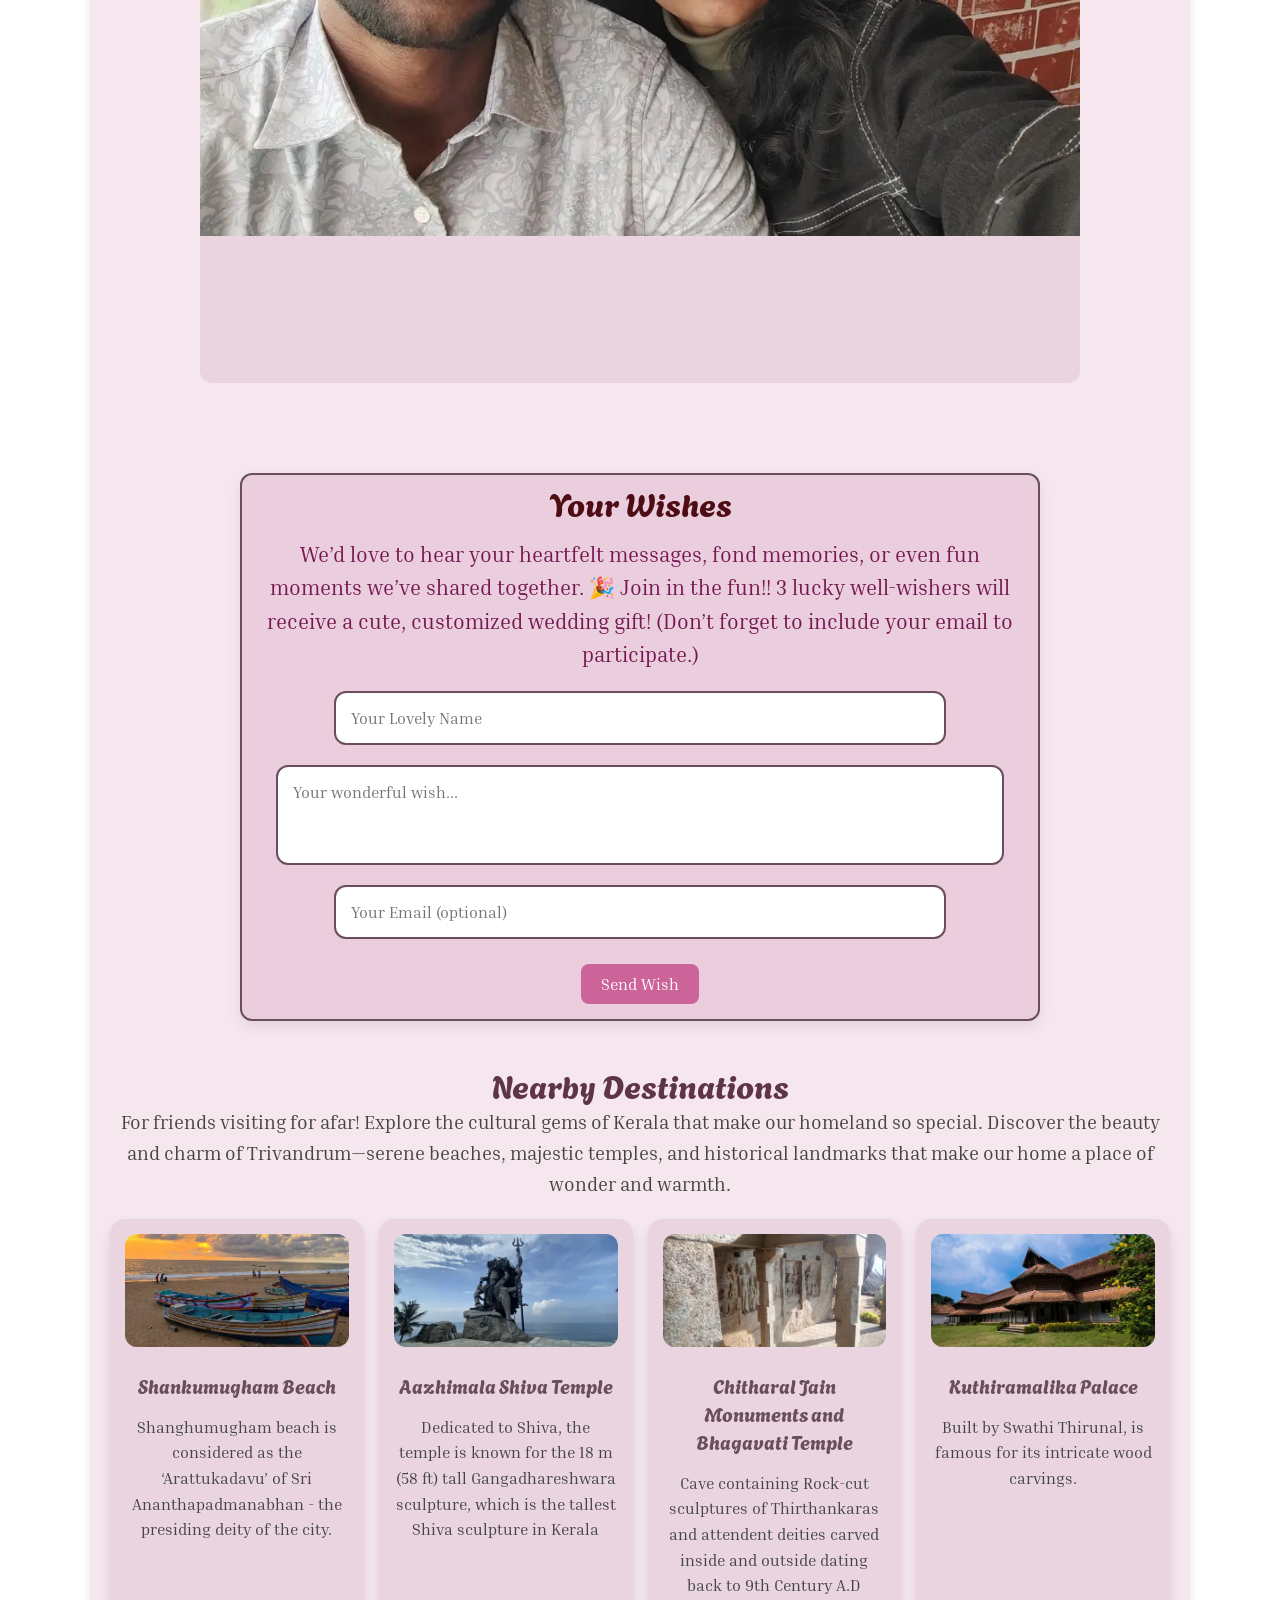
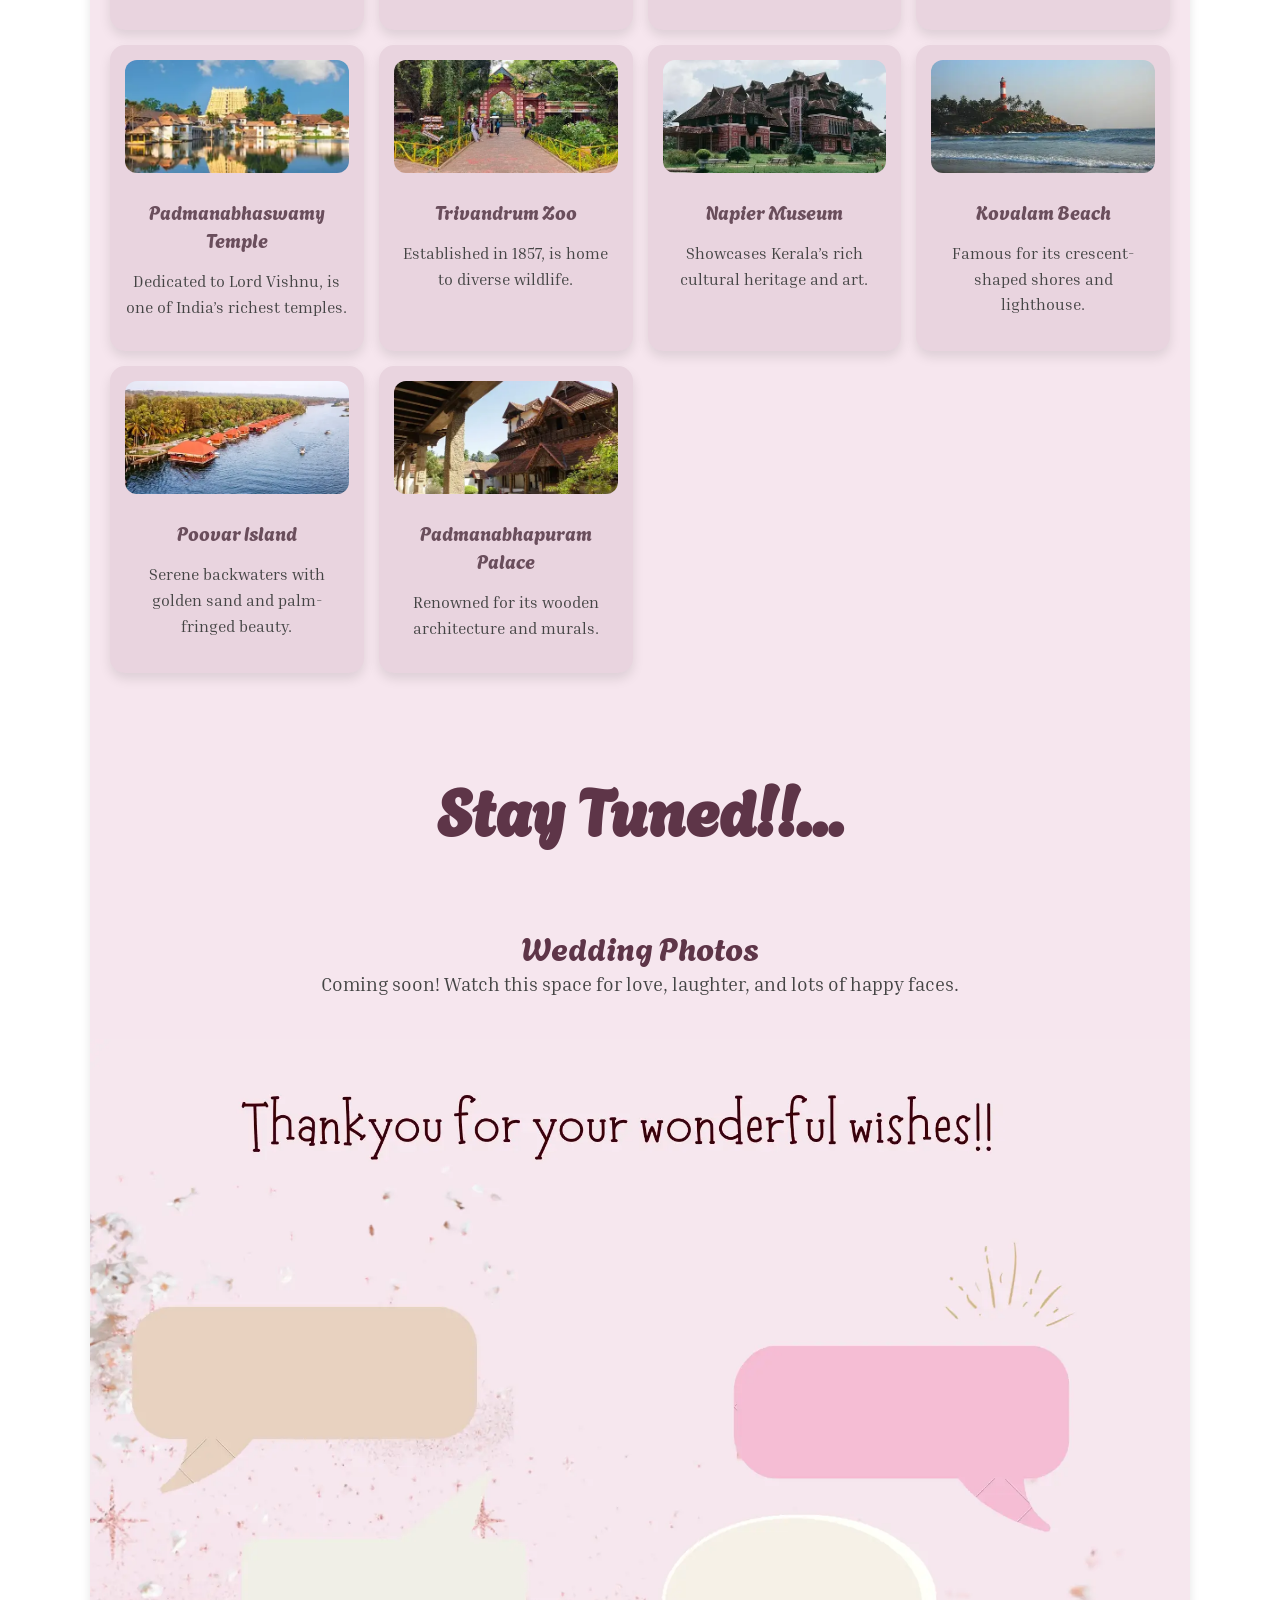
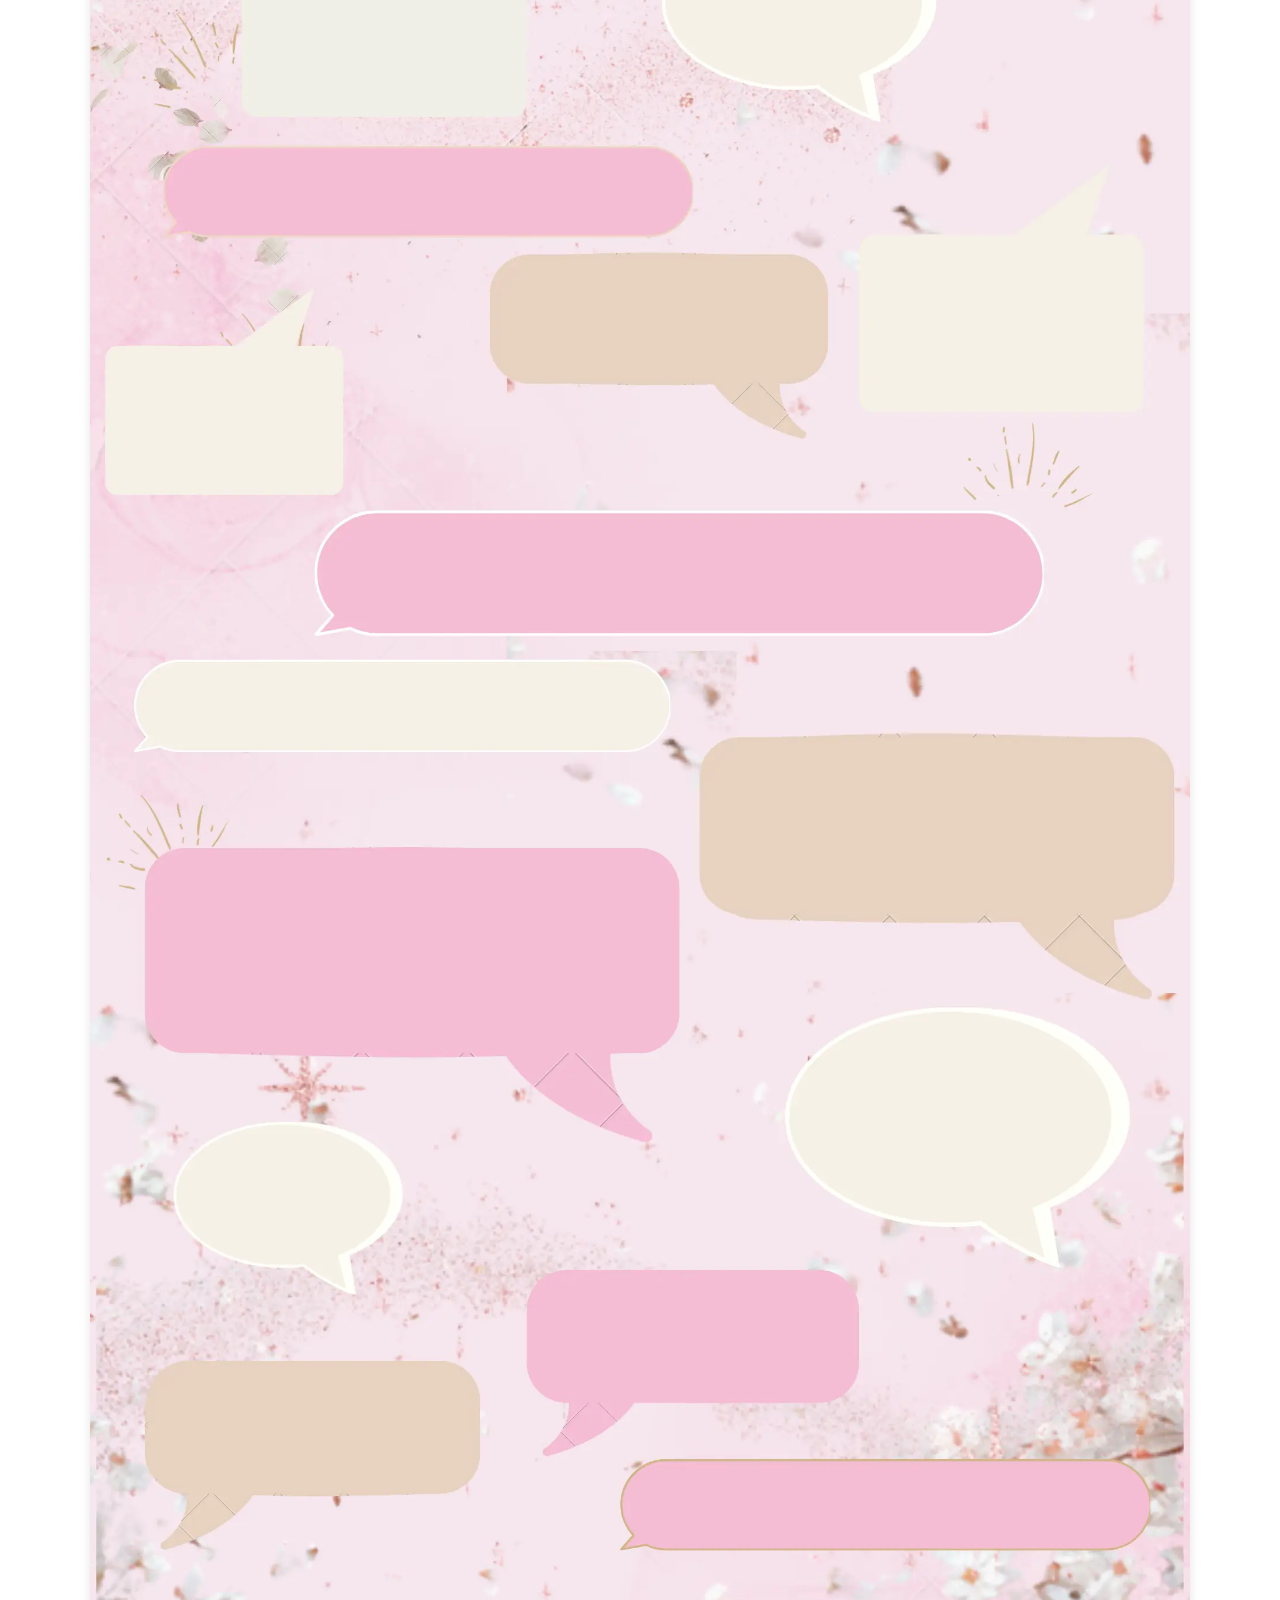
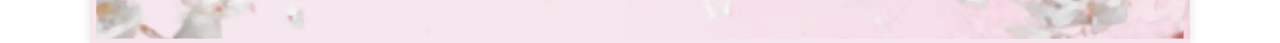
==== commit b176163f: "final touchup" ====
--- a/index.html
+++ b/index.html
@@ -257,8 +257,8 @@
   <section id="Wishes" class="wishes-section">
   <h2>Your Wishes</h2>
   <p class="wish-details">
-"We’d love to hear your heartfelt messages, fond memories, or even fun moments we’ve shared together. 🎉
-Join in the fun!! 3 lucky well-wishers will receive a cute, customized wedding gift! (Don’t forget to include your email to participate.)"</p>
+We’d love to hear your heartfelt messages, fond memories, or even fun moments we’ve shared together. 🎉
+Join in the fun!! 3 lucky well-wishers will receive a cute, customized wedding gift! (Don’t forget to include your email to participate.)</p>
     <form id="wishForm">
     <input type="text" name="name" id="name" placeholder="Your Lovely Name" required />
     <textarea type ="textbox" name="message" id="message" placeholder="Your wonderful wish..." class="auto-expand" required></textarea>
--- a/style.css
+++ b/style.css
@@ -456,10 +456,6 @@
   margin-top: auto;     /* pushes it to bottom */
   width: 100%;
   /* padding-bottom: 12px;   adds spacing from bottom edge */
-}
-
-.venue-info p {
-  font-size: 0.95rem;
 }
 
 /* Map Button */
@@ -483,7 +479,7 @@
 }
 
 .location-card p {
-  font-size: 1.1rem;
+  font-size: 1.5rem;
   padding: 0 12px;   /* adds left & right spacing */
   line-height: 1.6;
 }
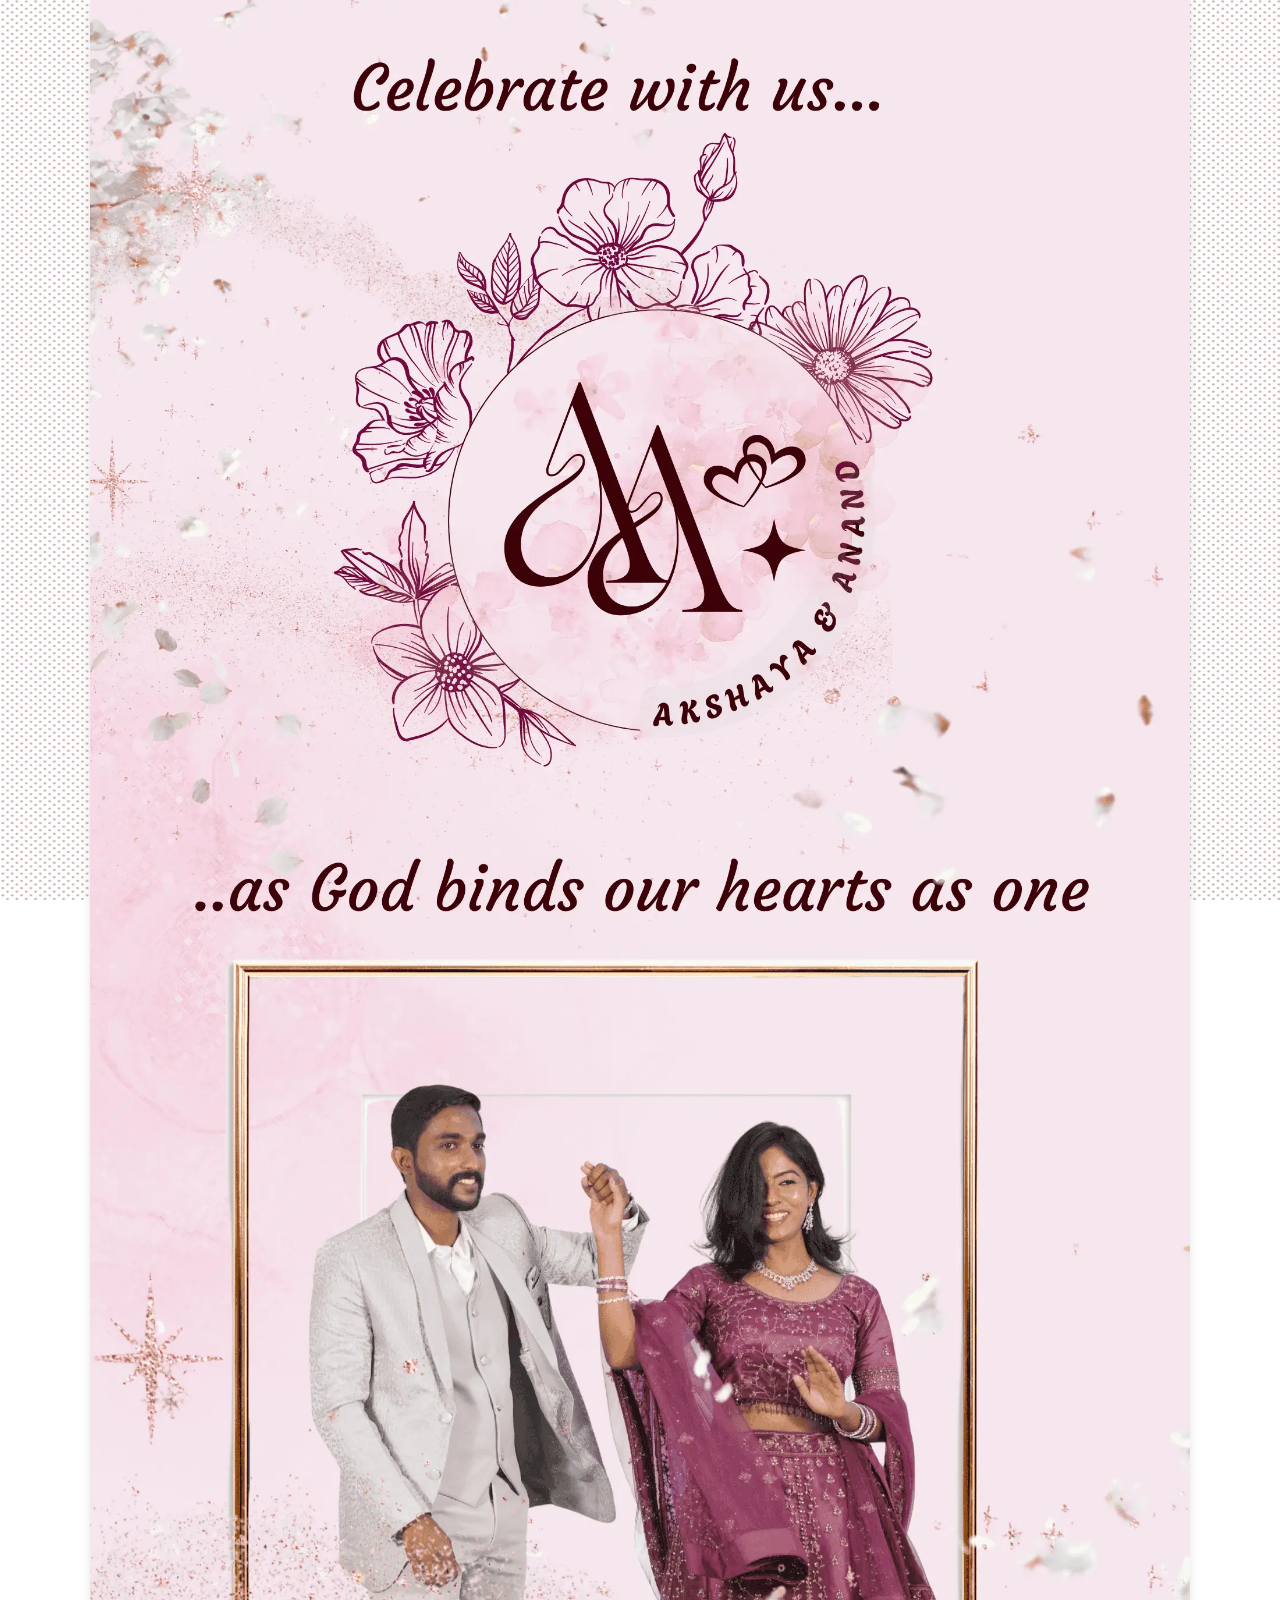
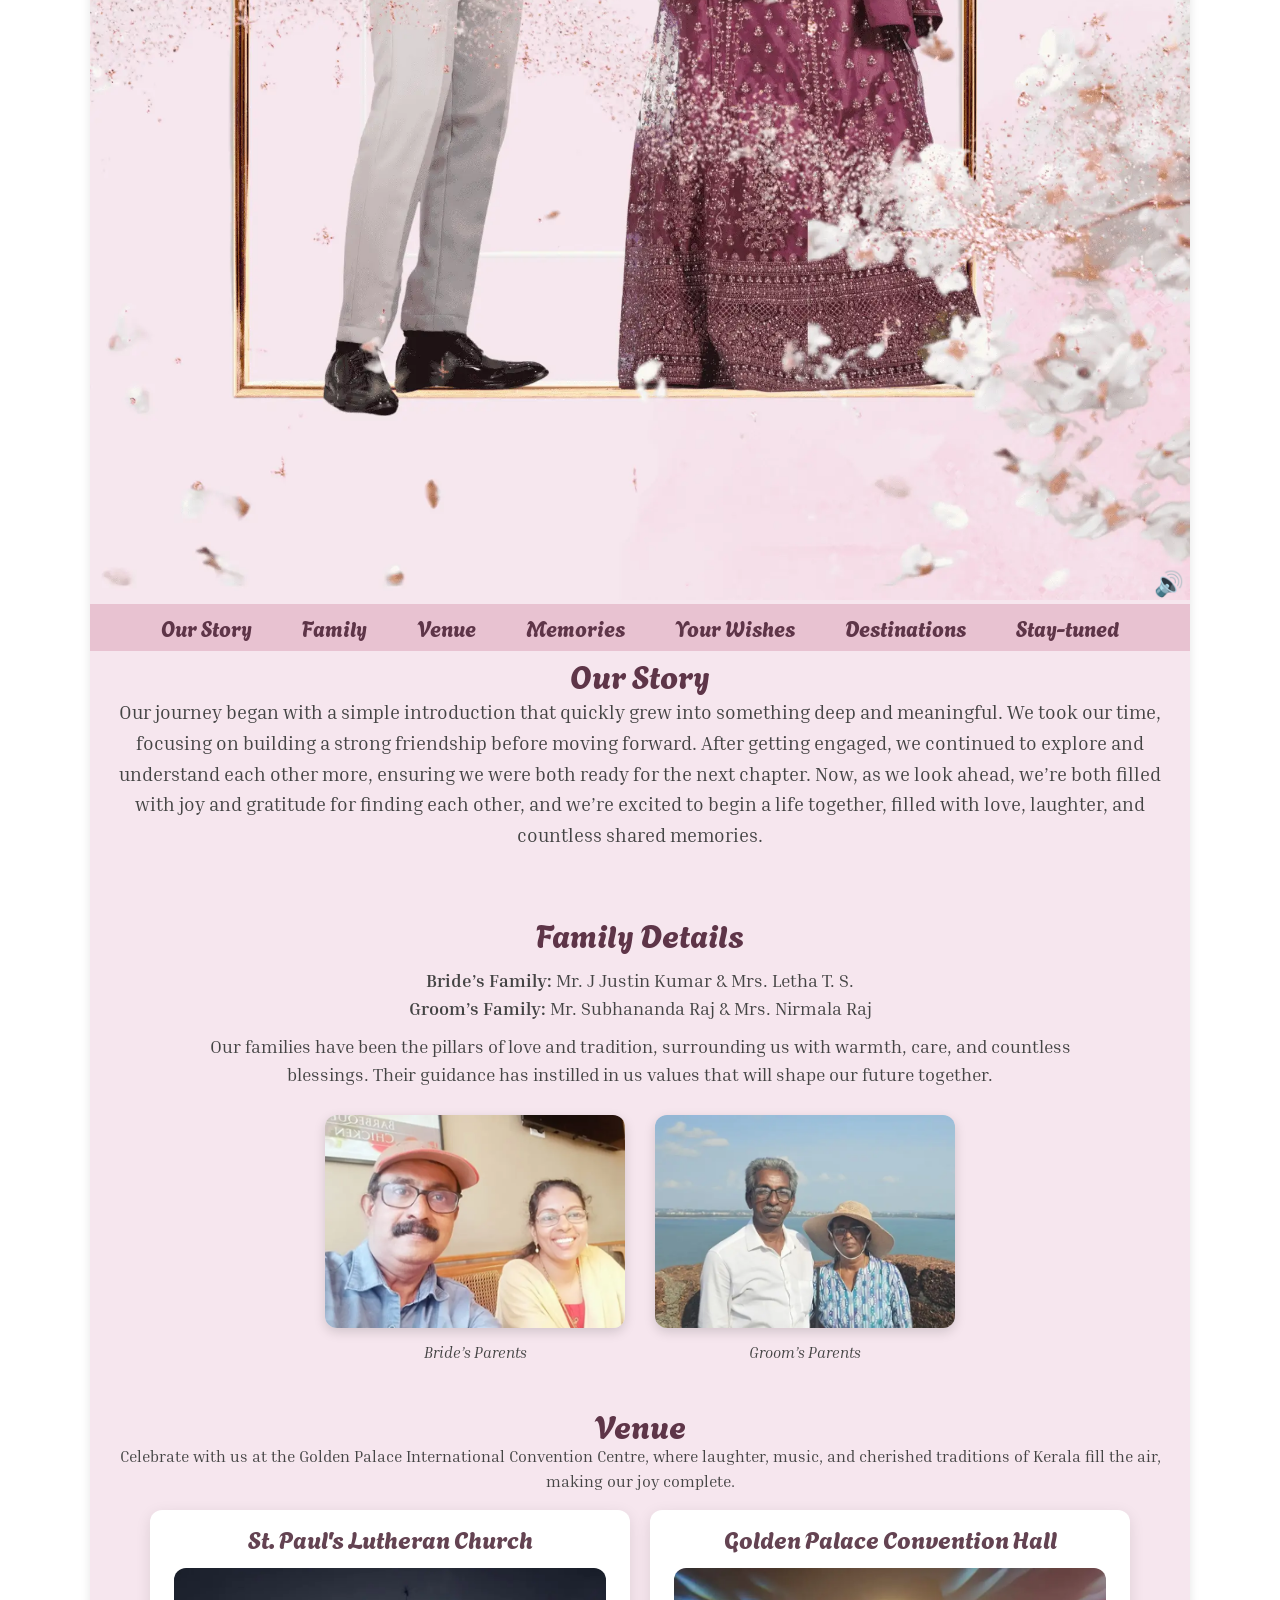
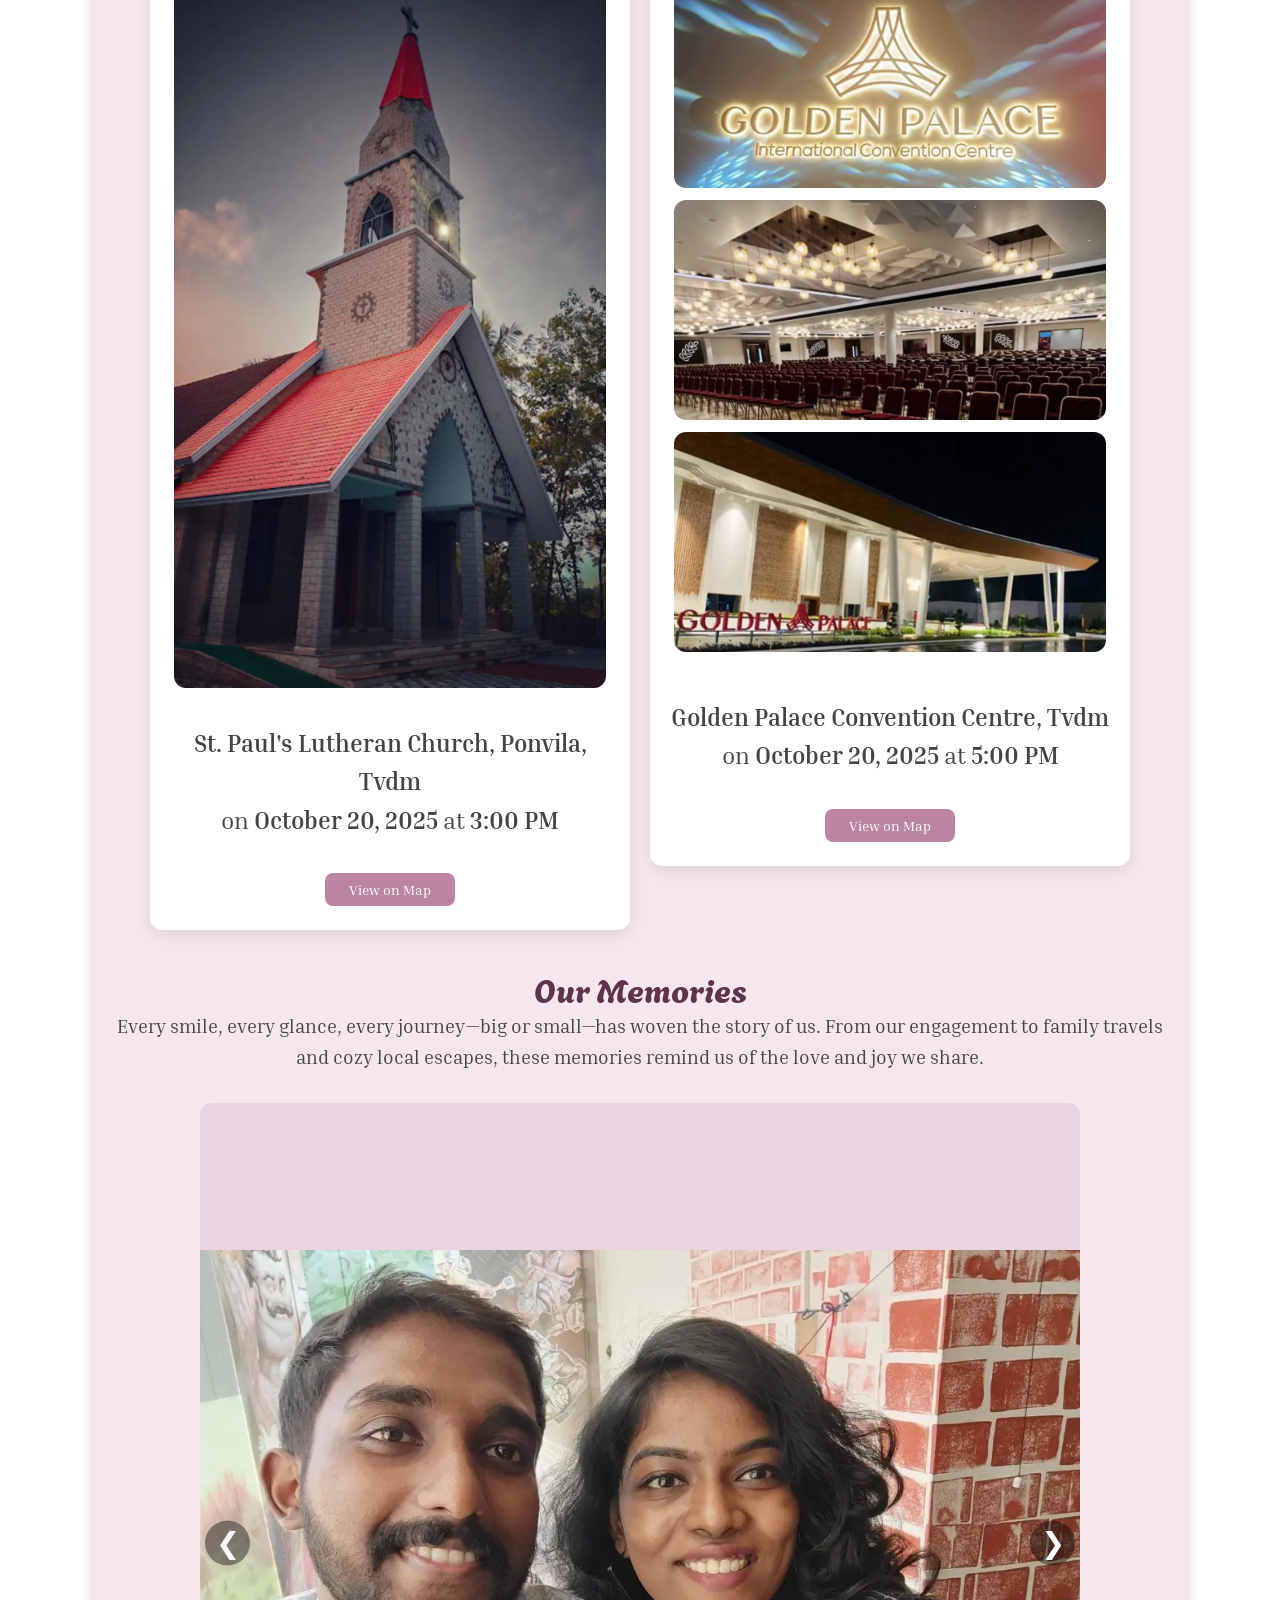
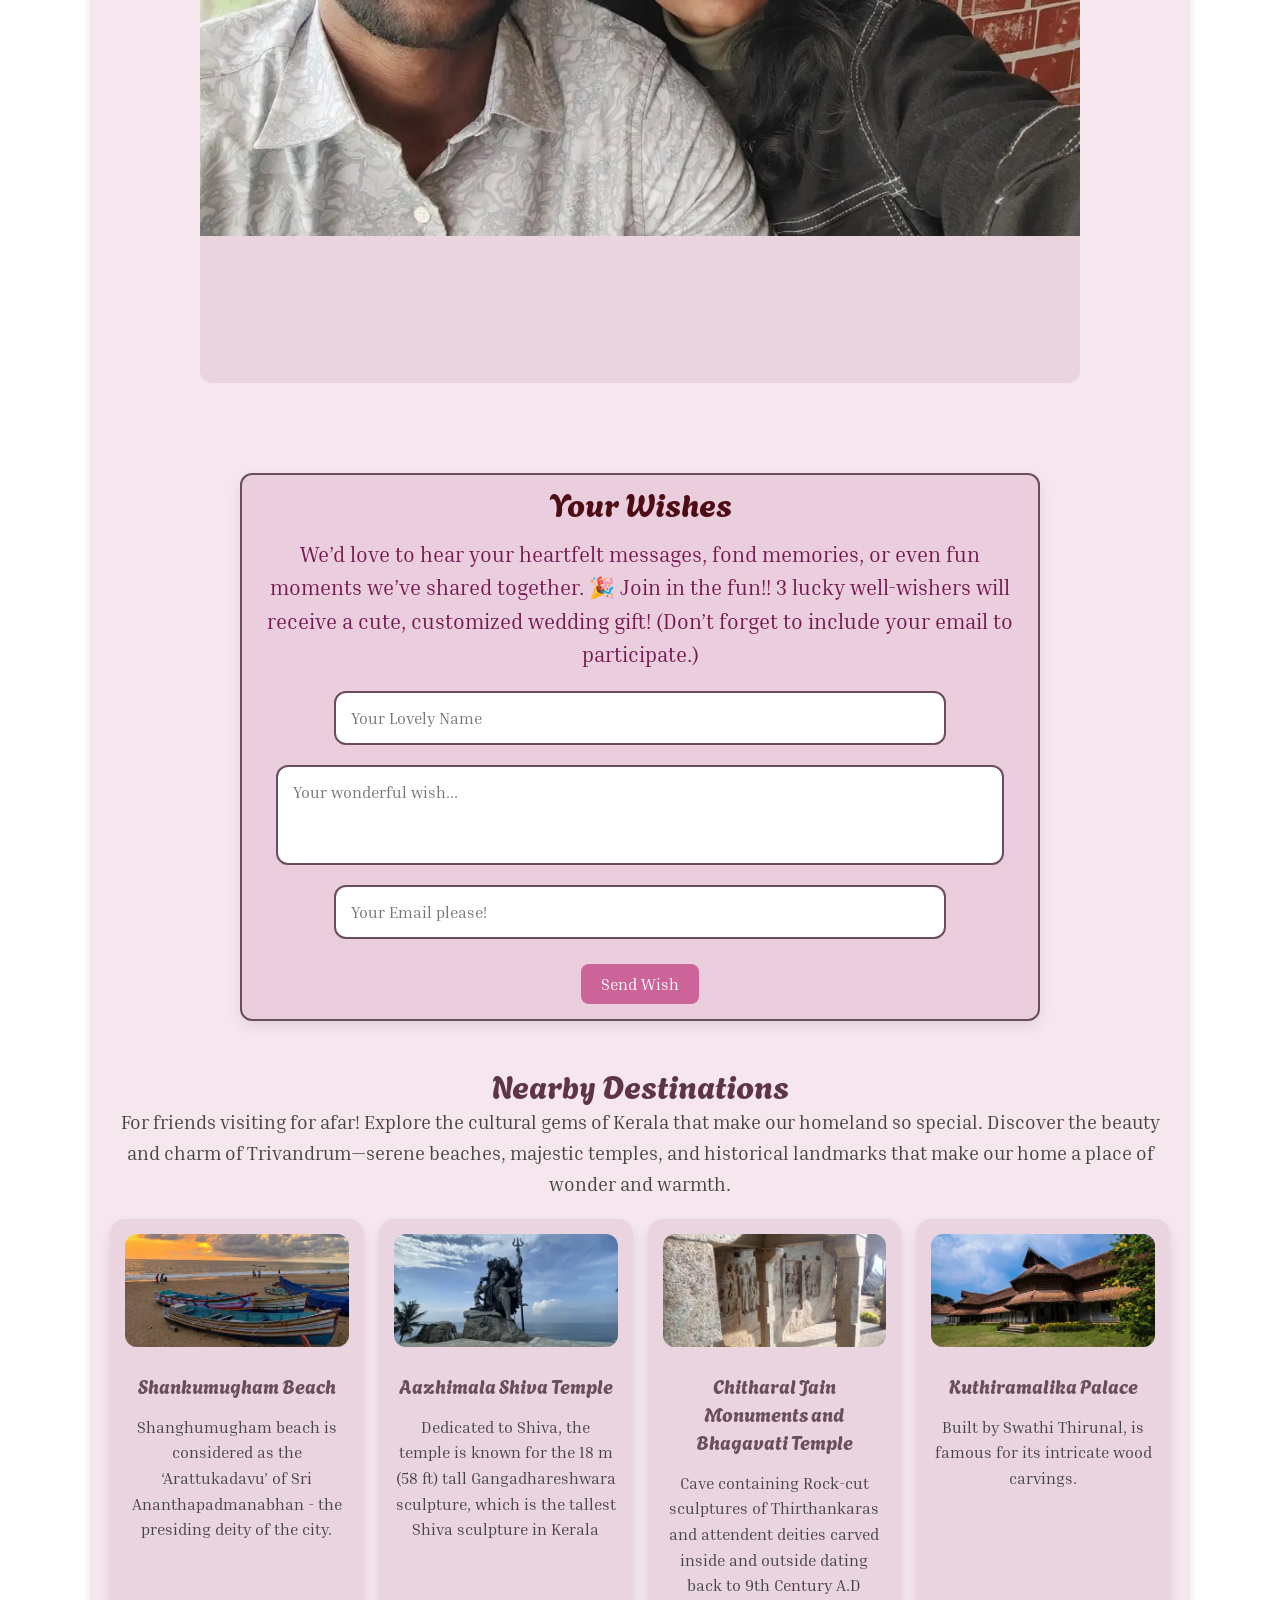
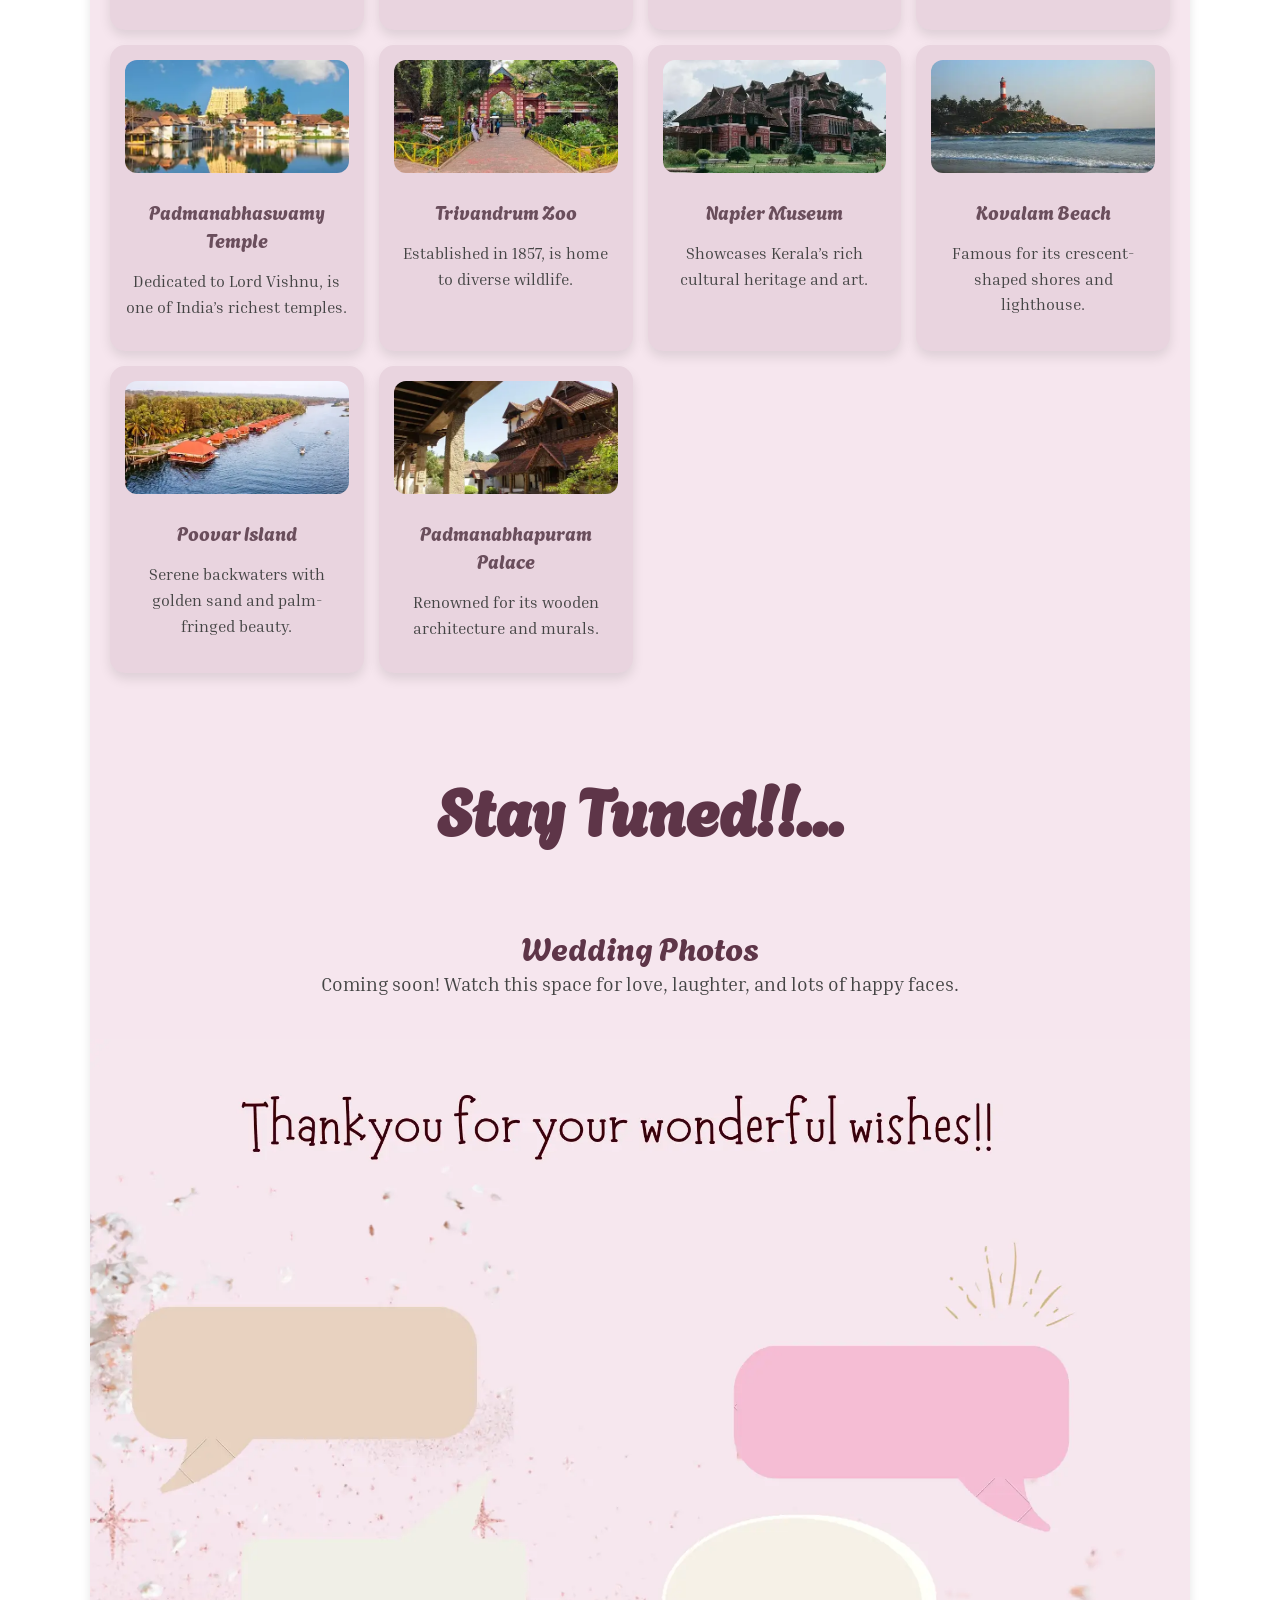
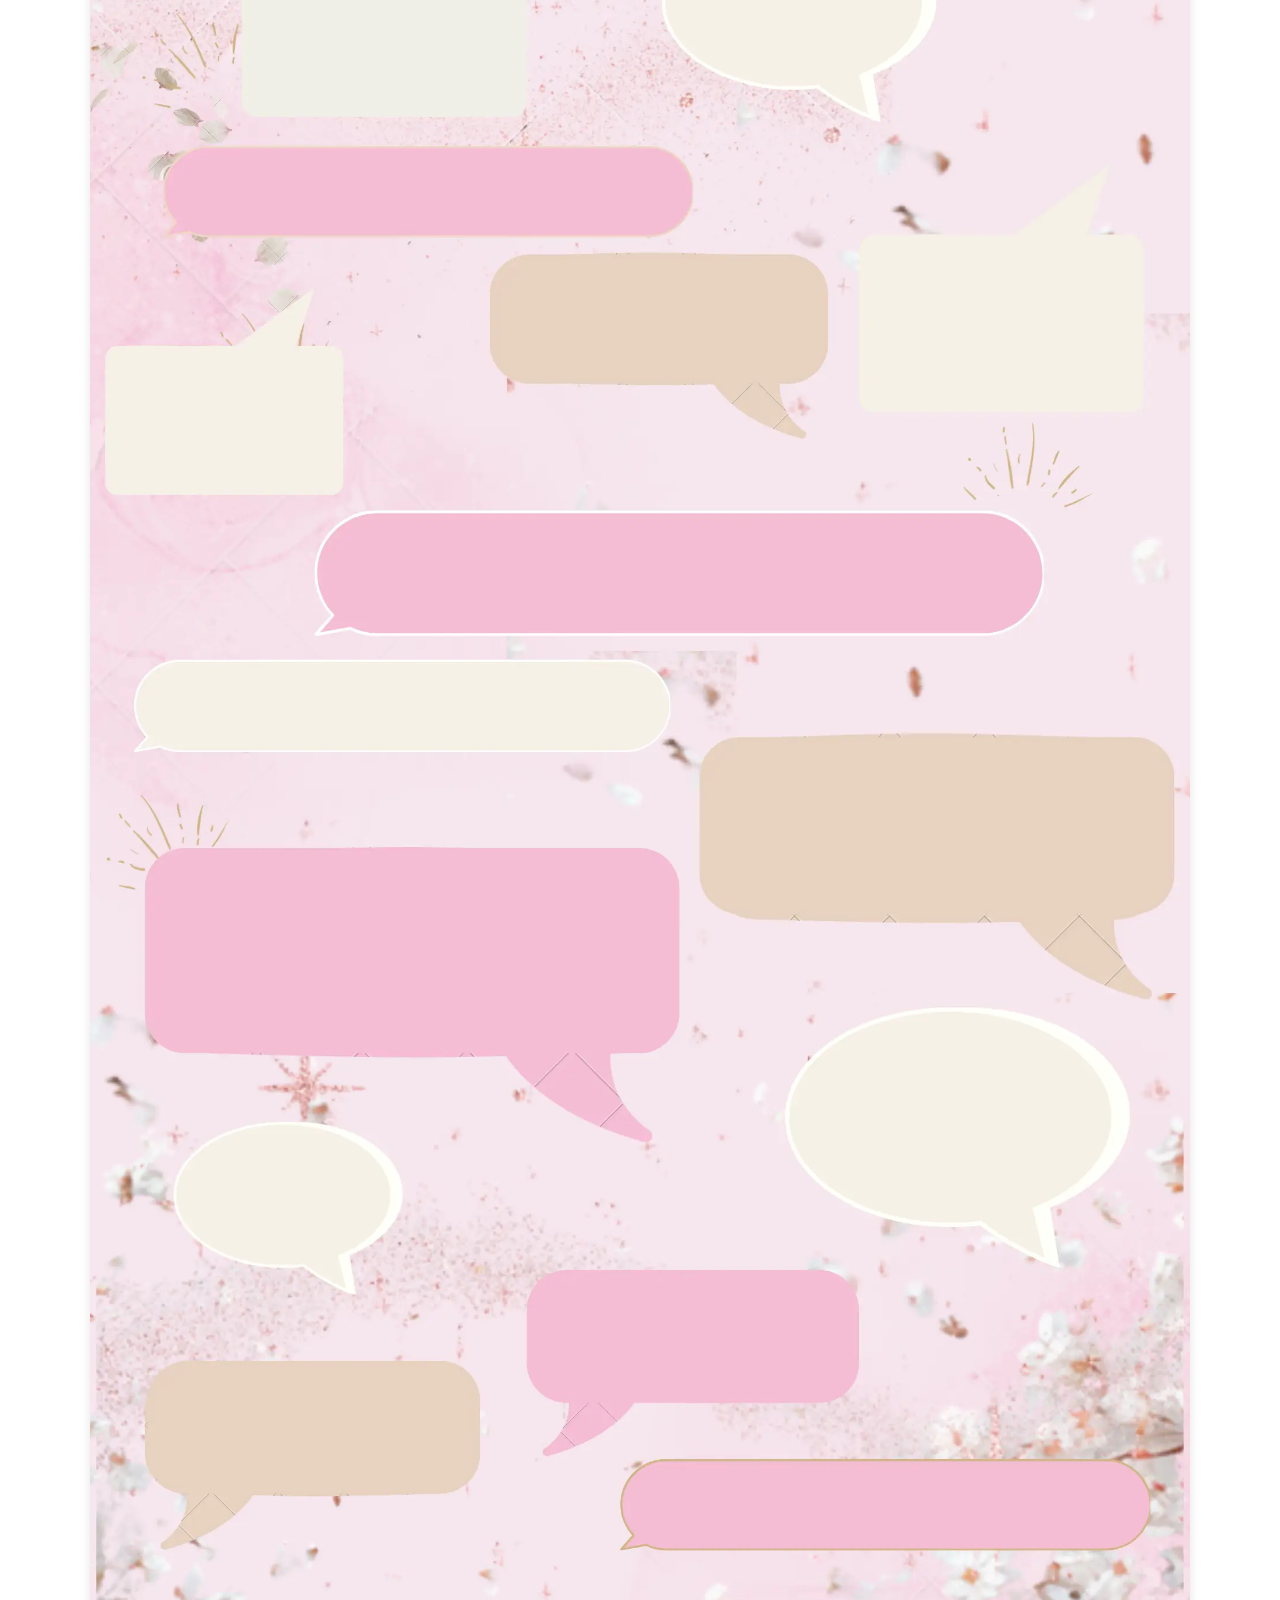
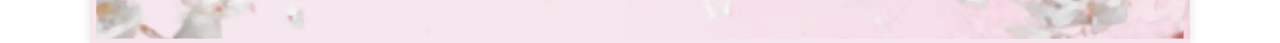
==== commit a56f1783: "email compulsion" ====
--- a/index.html
+++ b/index.html
@@ -262,7 +262,7 @@
     <form id="wishForm">
     <input type="text" name="name" id="name" placeholder="Your Lovely Name" required />
     <textarea type ="textbox" name="message" id="message" placeholder="Your wonderful wish..." class="auto-expand" required></textarea>
-    <input type="text" name="email" id="email" placeholder="Your Email (optional)" />
+    <input type="text" name="email" id="email" placeholder="Your Email please!" />
 
     <button type="submit">Send Wish</button>
   </form>
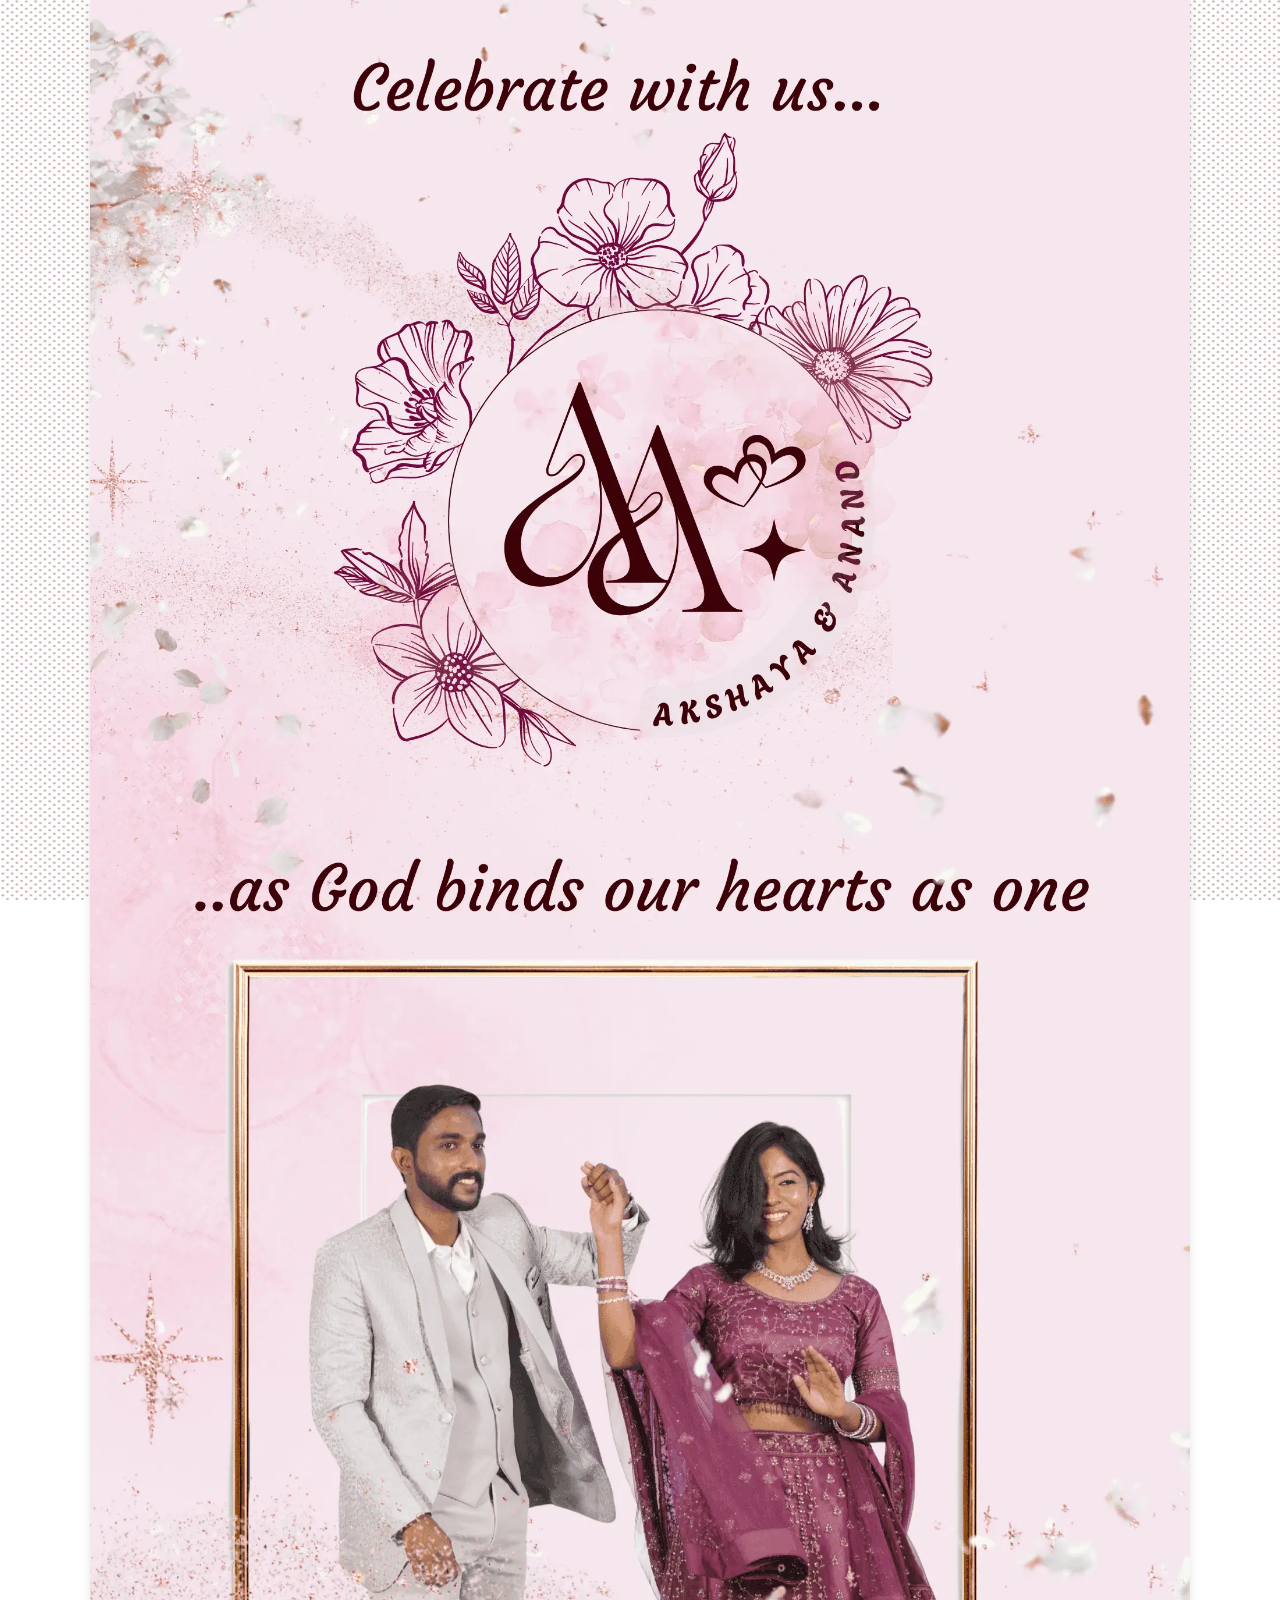
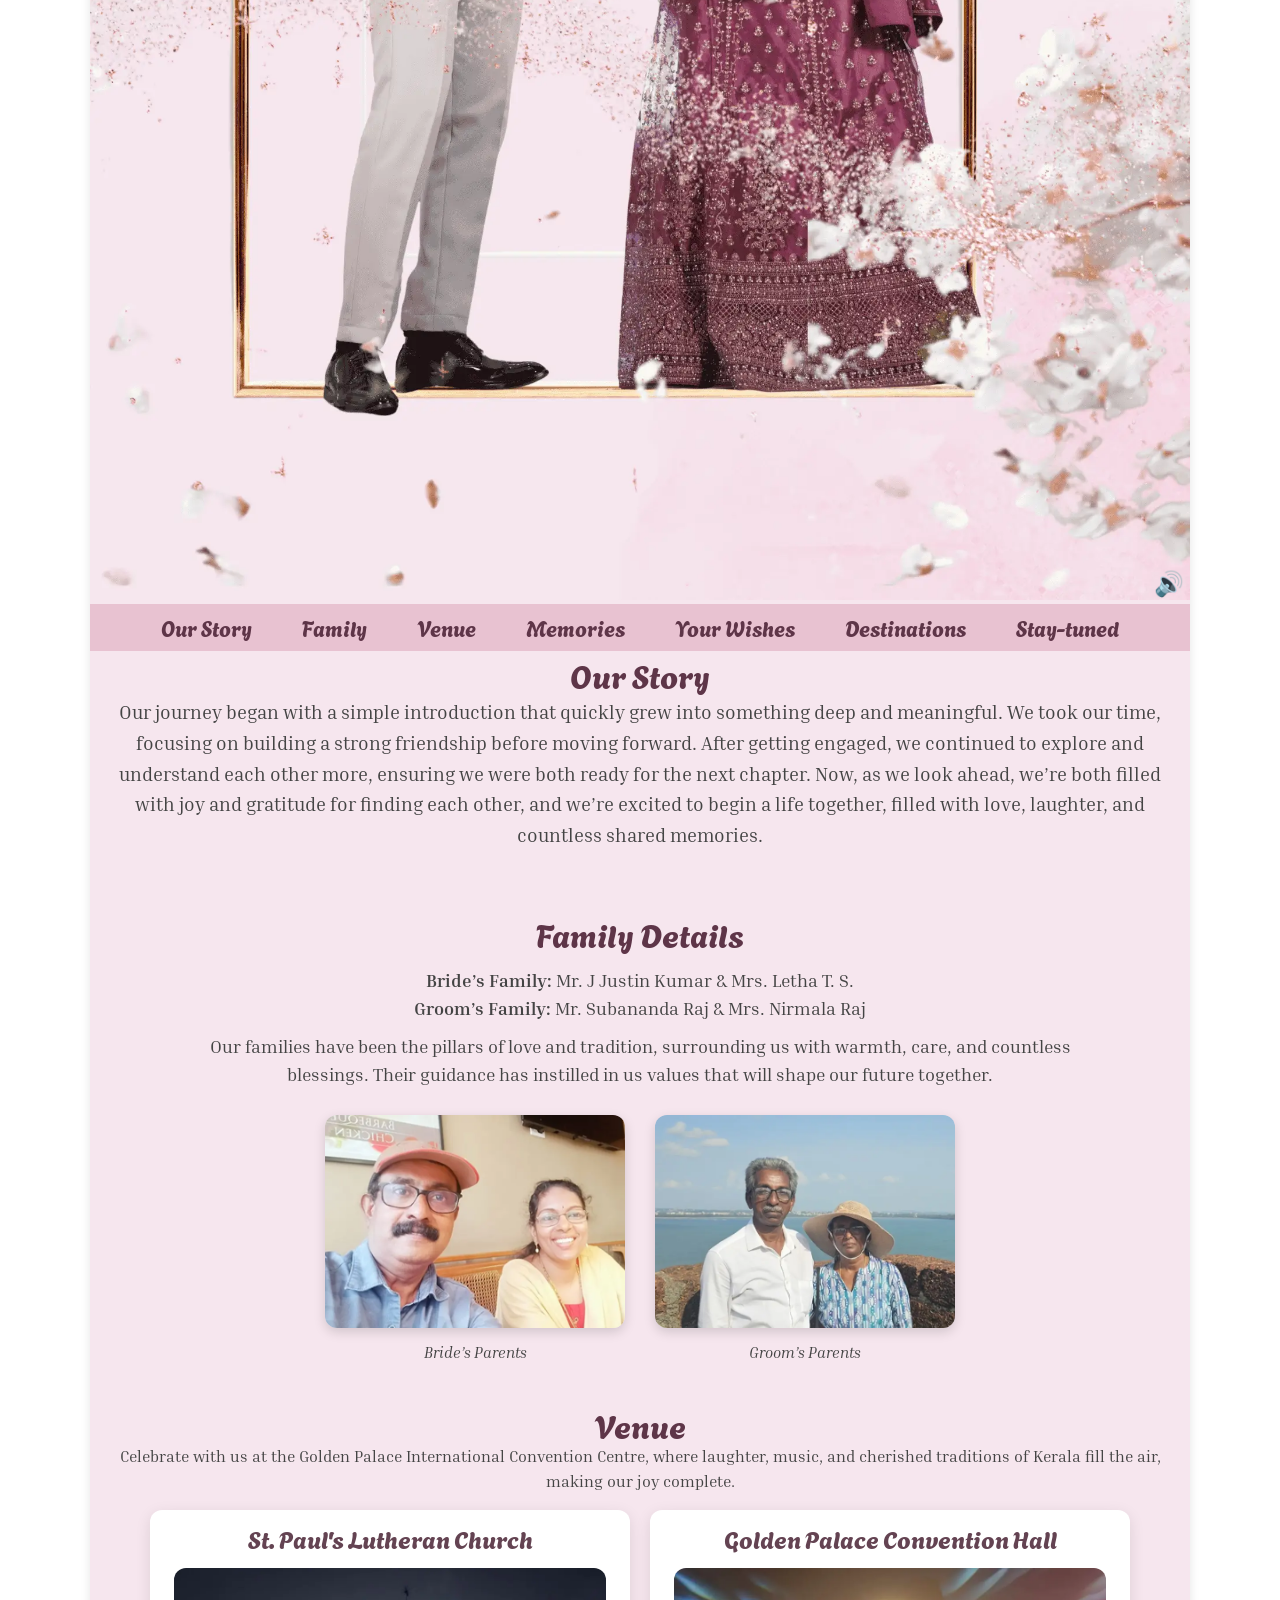
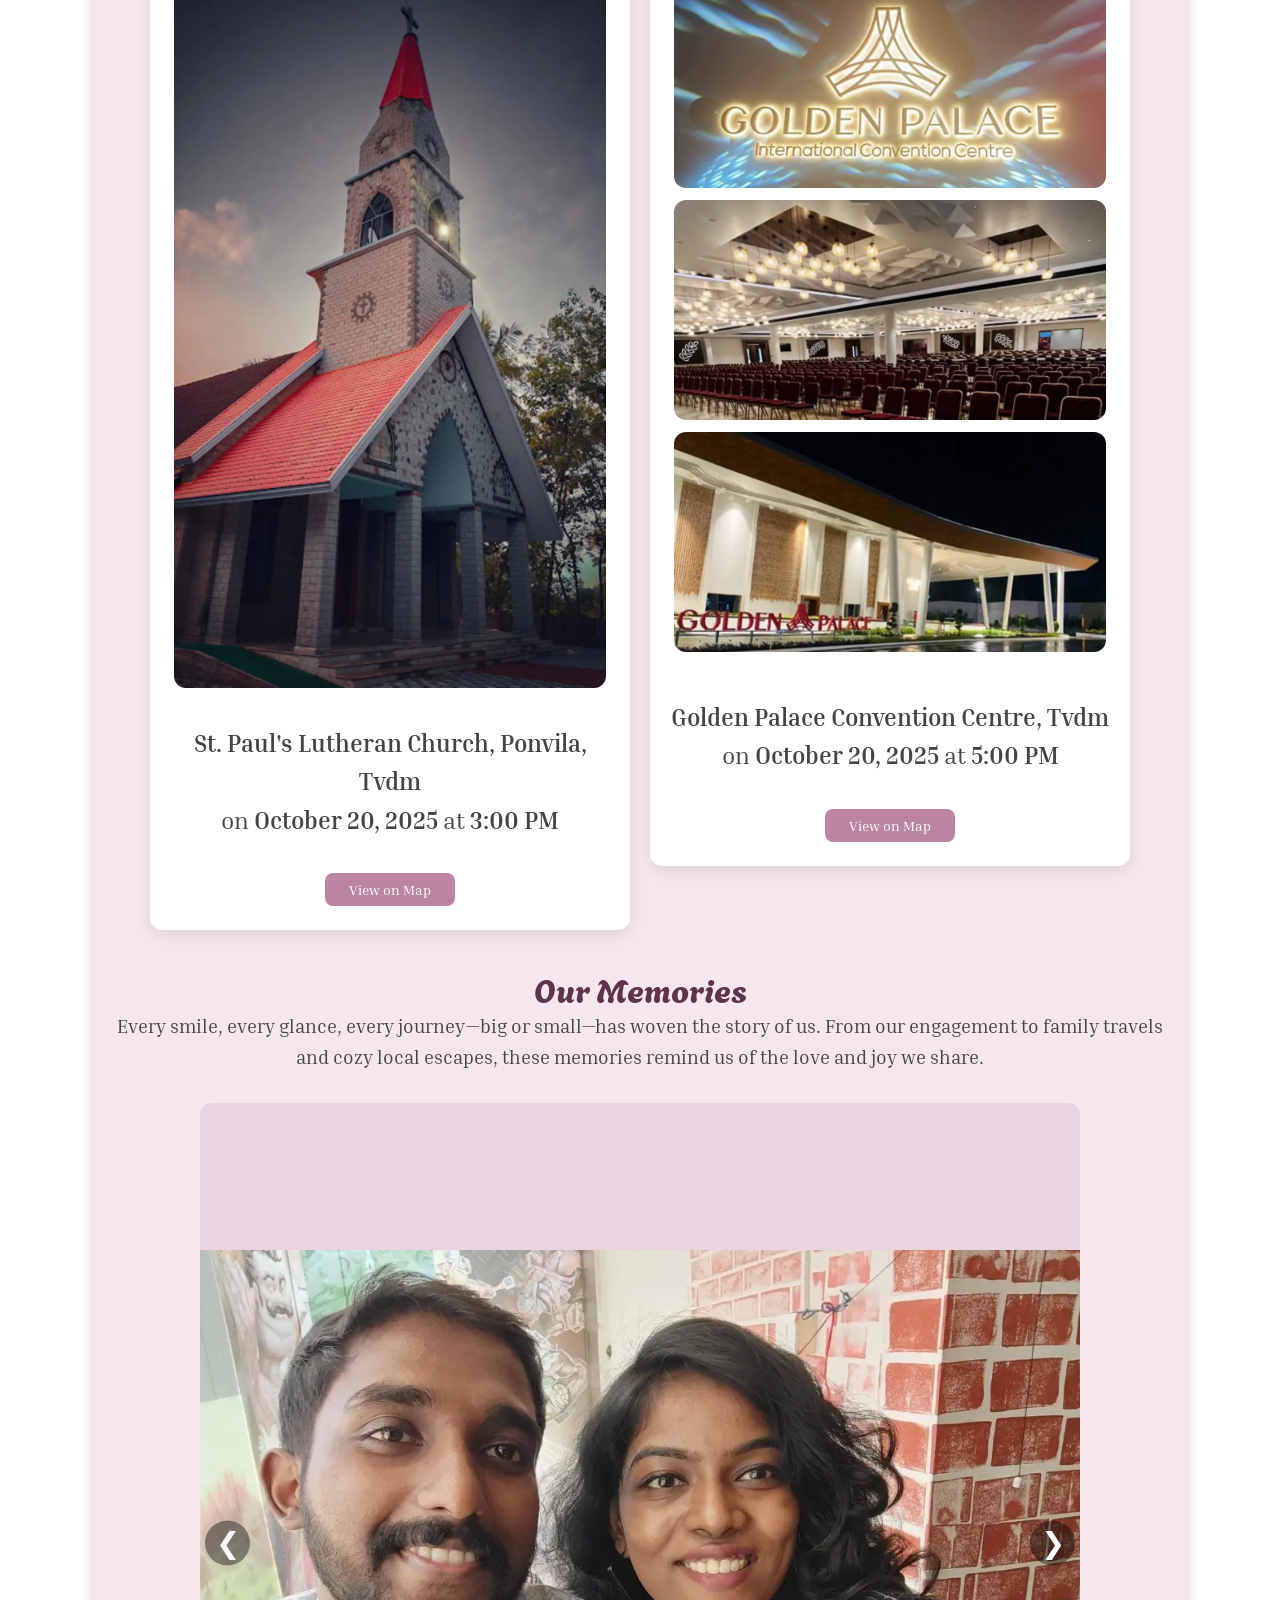
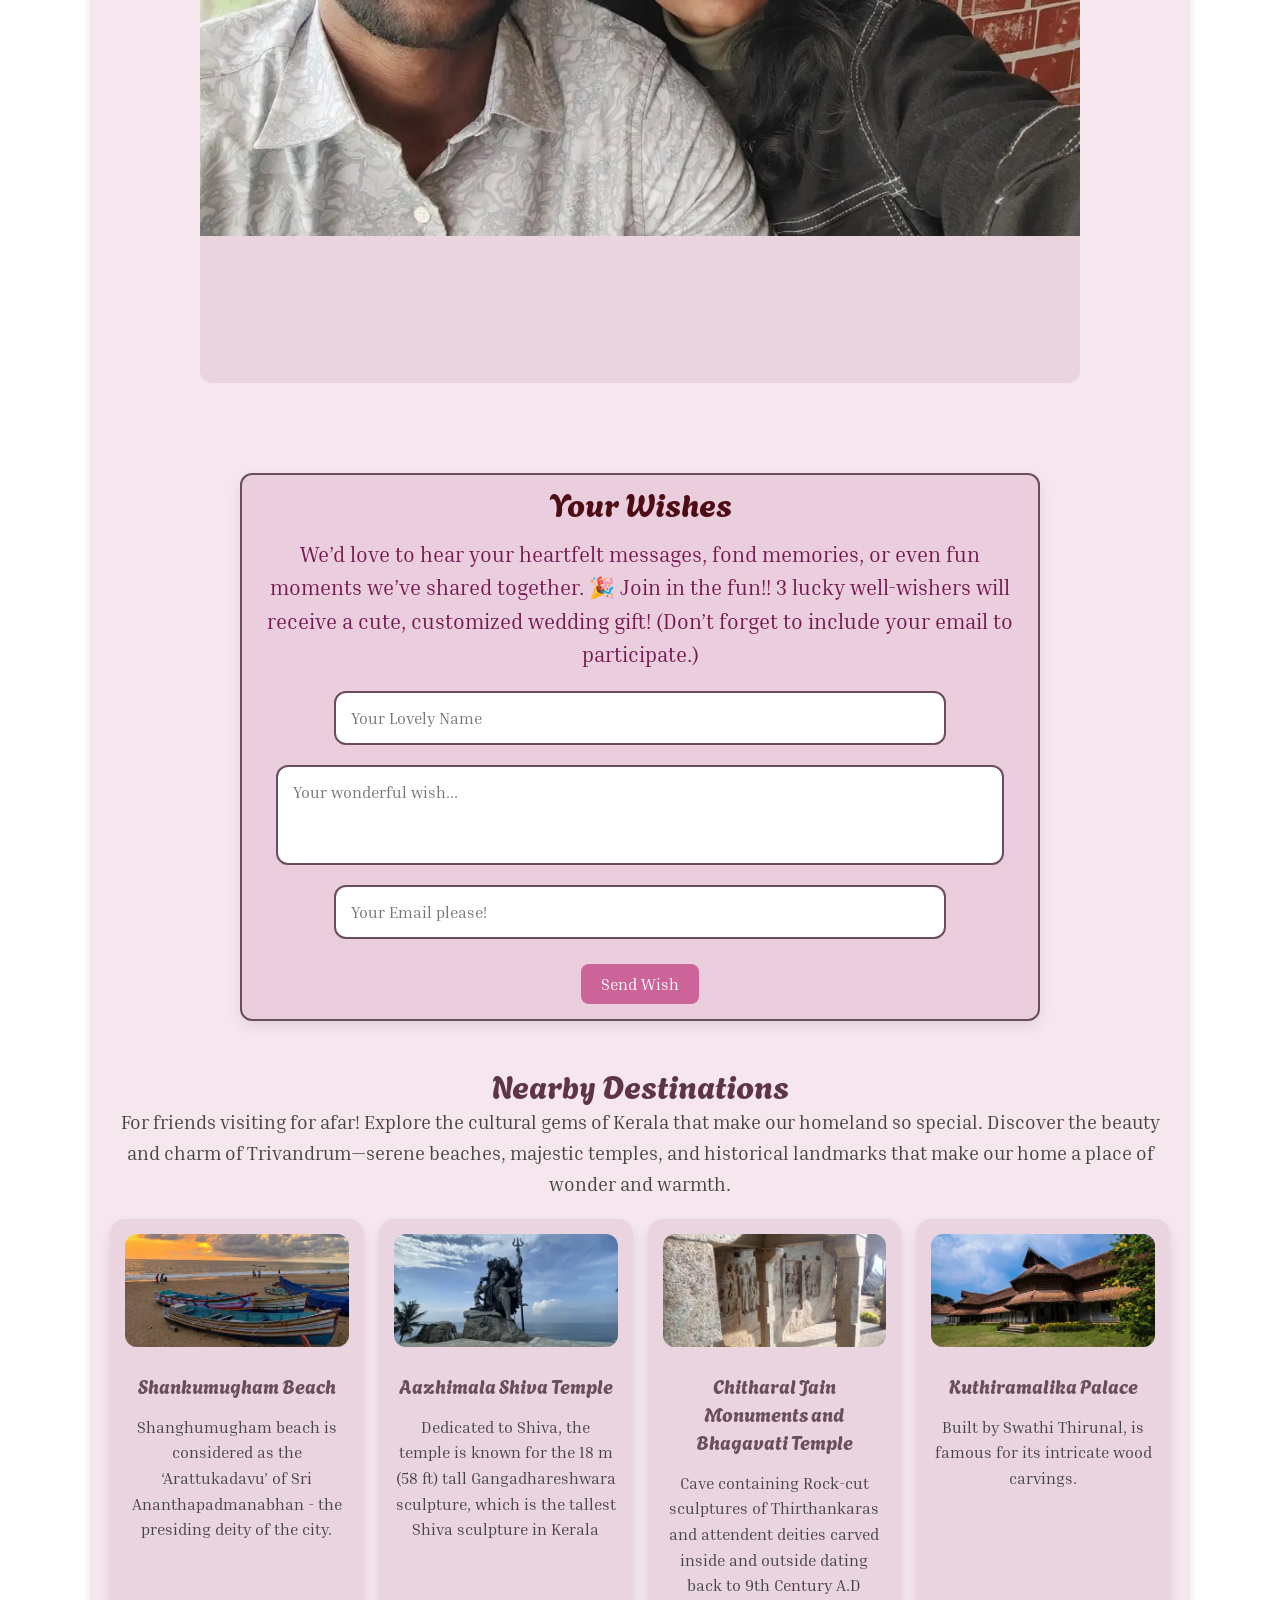
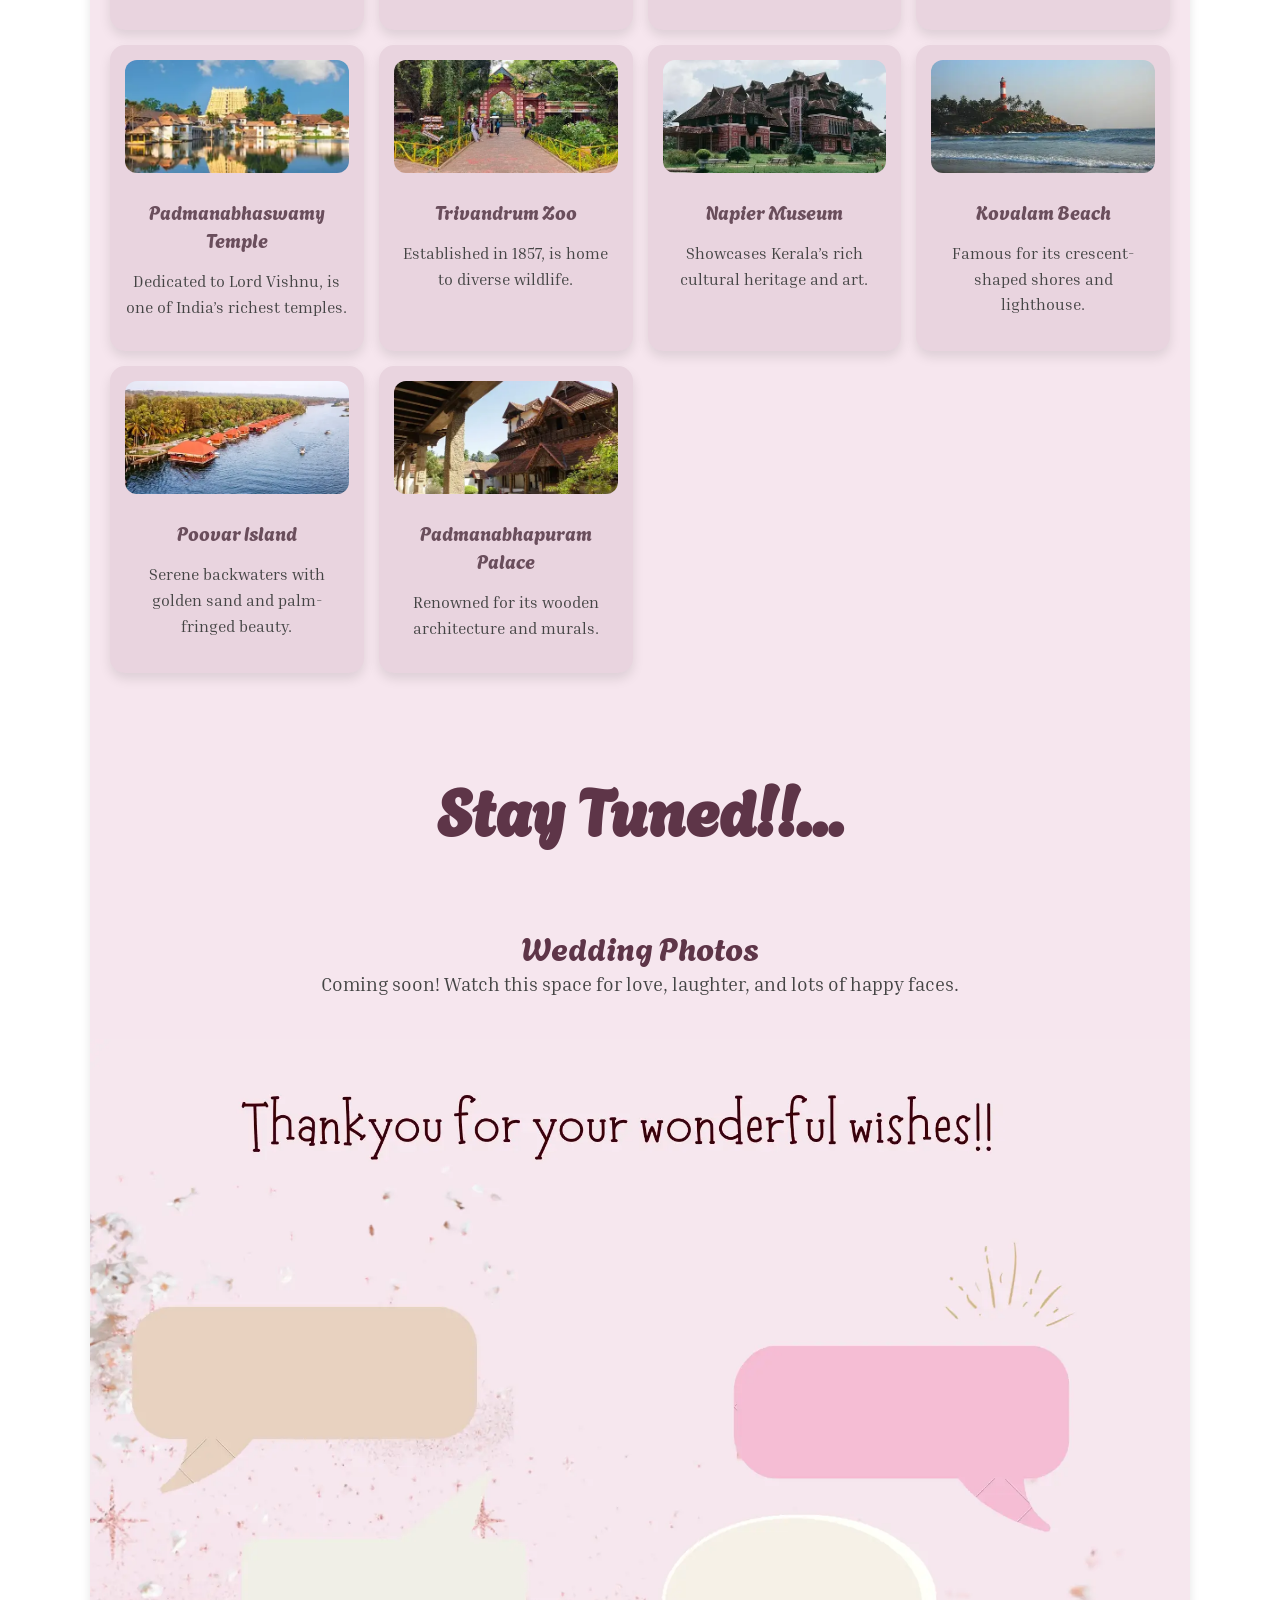
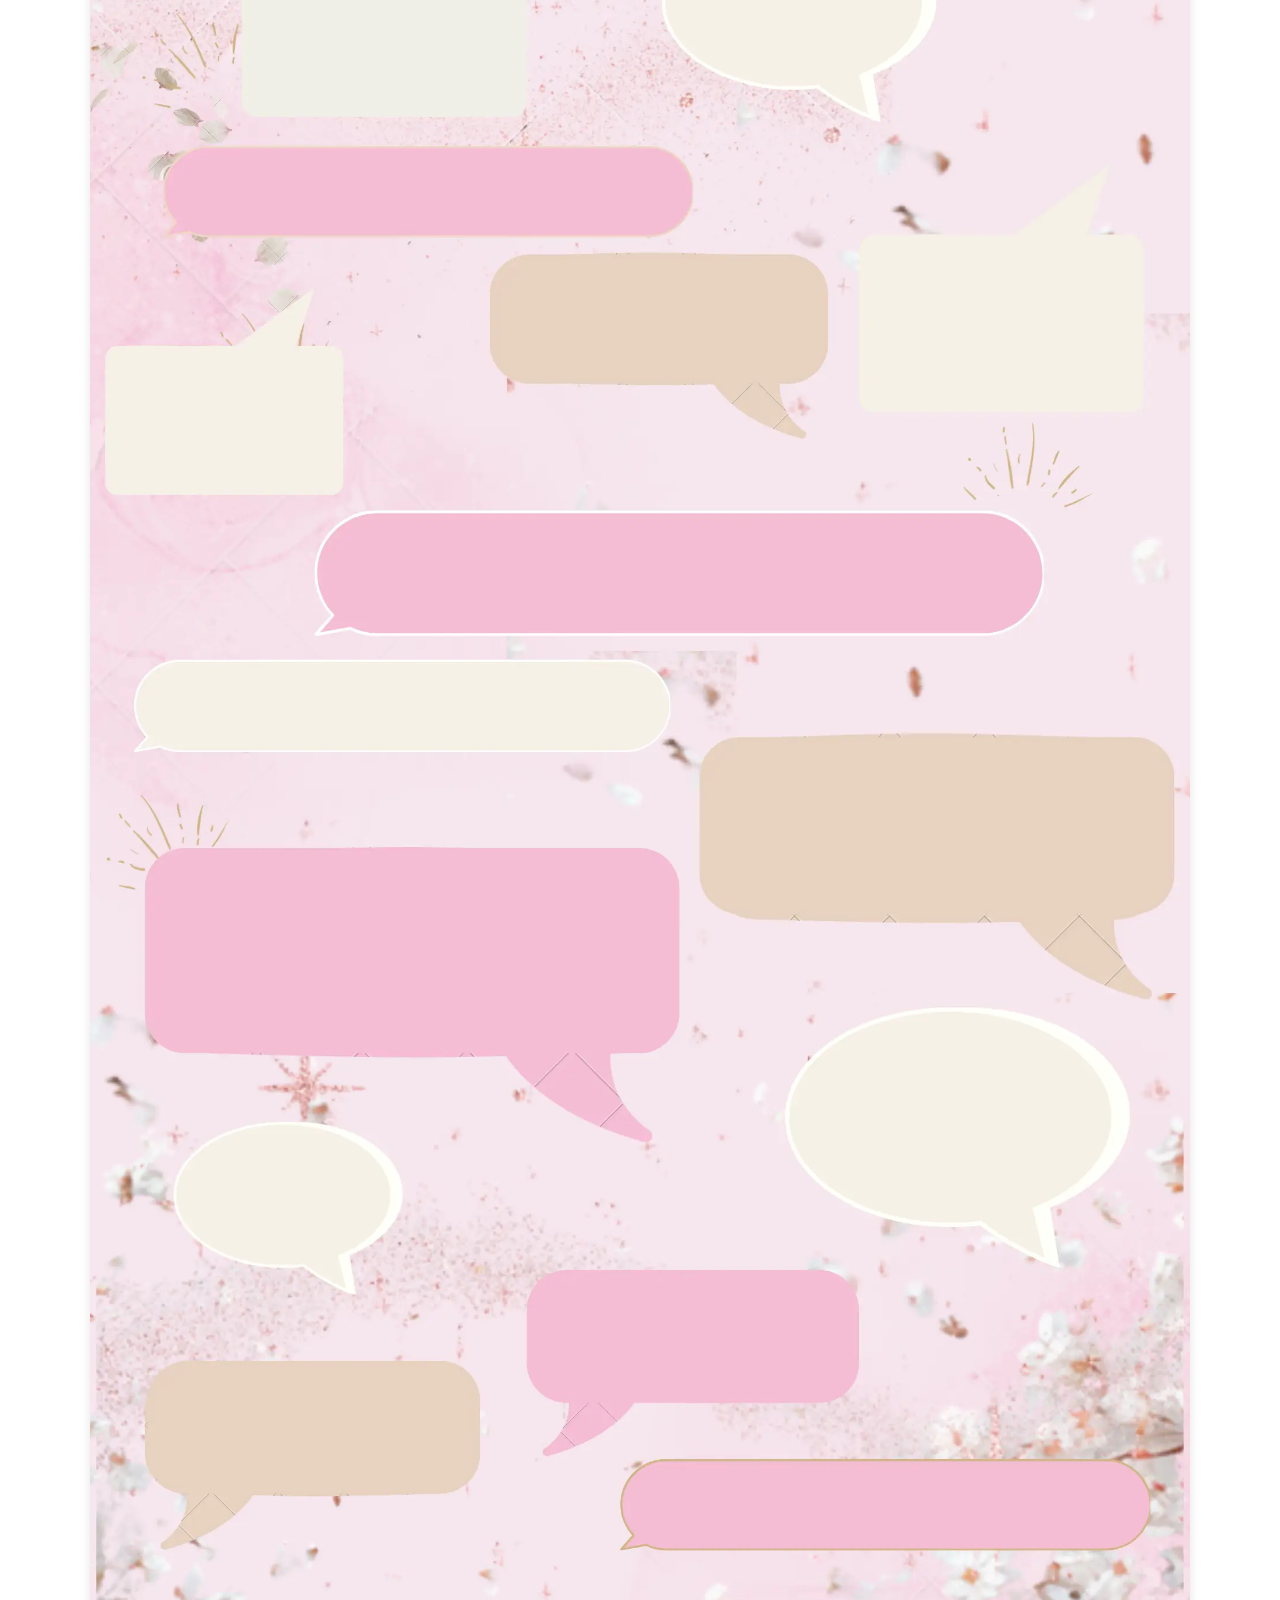
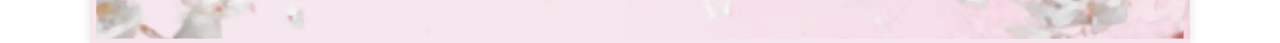
==== commit fe3ebcc4: "Spell check" ====
--- a/index.html
+++ b/index.html
@@ -58,7 +58,7 @@
   <section id="Family">
     <h2>Family Details</h2>
     <p><strong>Bride’s Family:</strong> Mr. J Justin Kumar & Mrs. Letha T. S. <br>
-    <strong>Groom’s Family:</strong> Mr. Subhananda Raj & Mrs. Nirmala Raj</p>
+    <strong>Groom’s Family:</strong> Mr. Subananda Raj & Mrs. Nirmala Raj</p>
       <p>
       Our families have been the pillars of love and tradition, surrounding us with warmth, care, and countless blessings.  
       Their guidance has instilled in us values that will shape our future together.  
